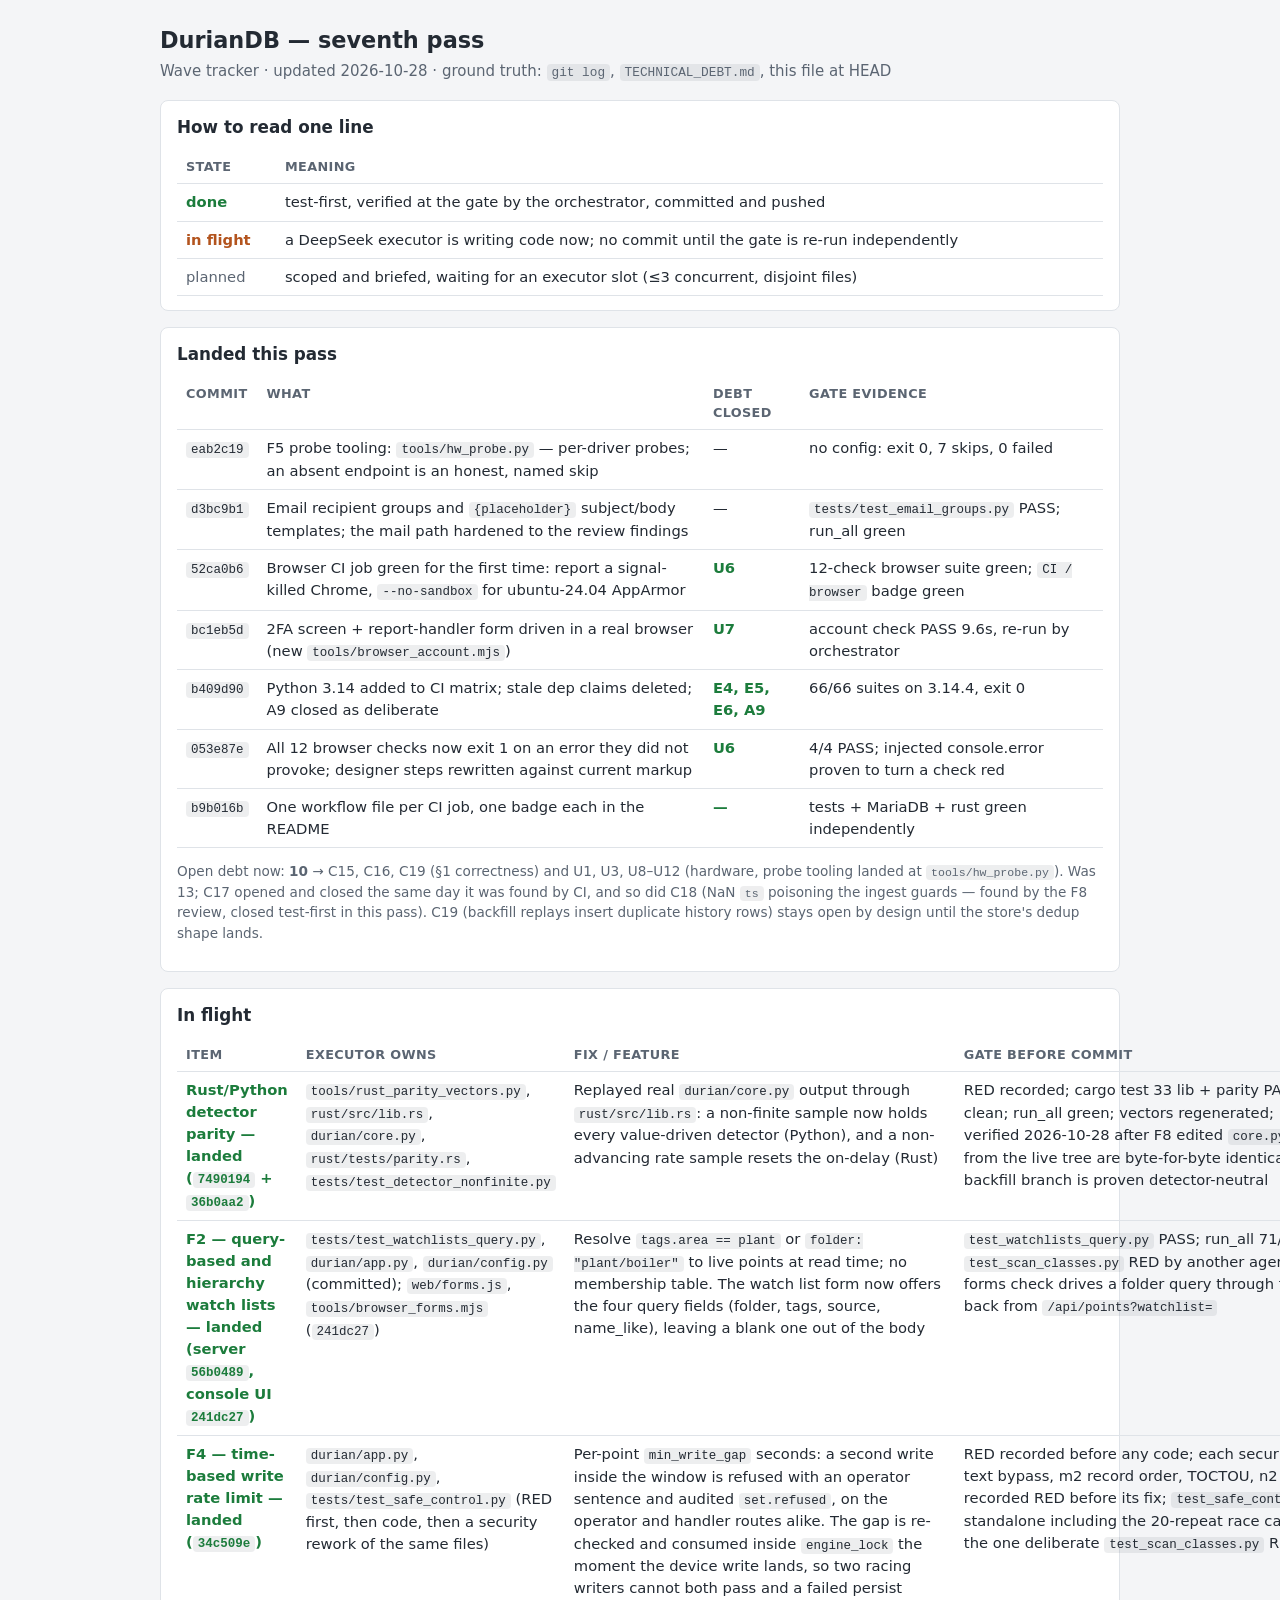
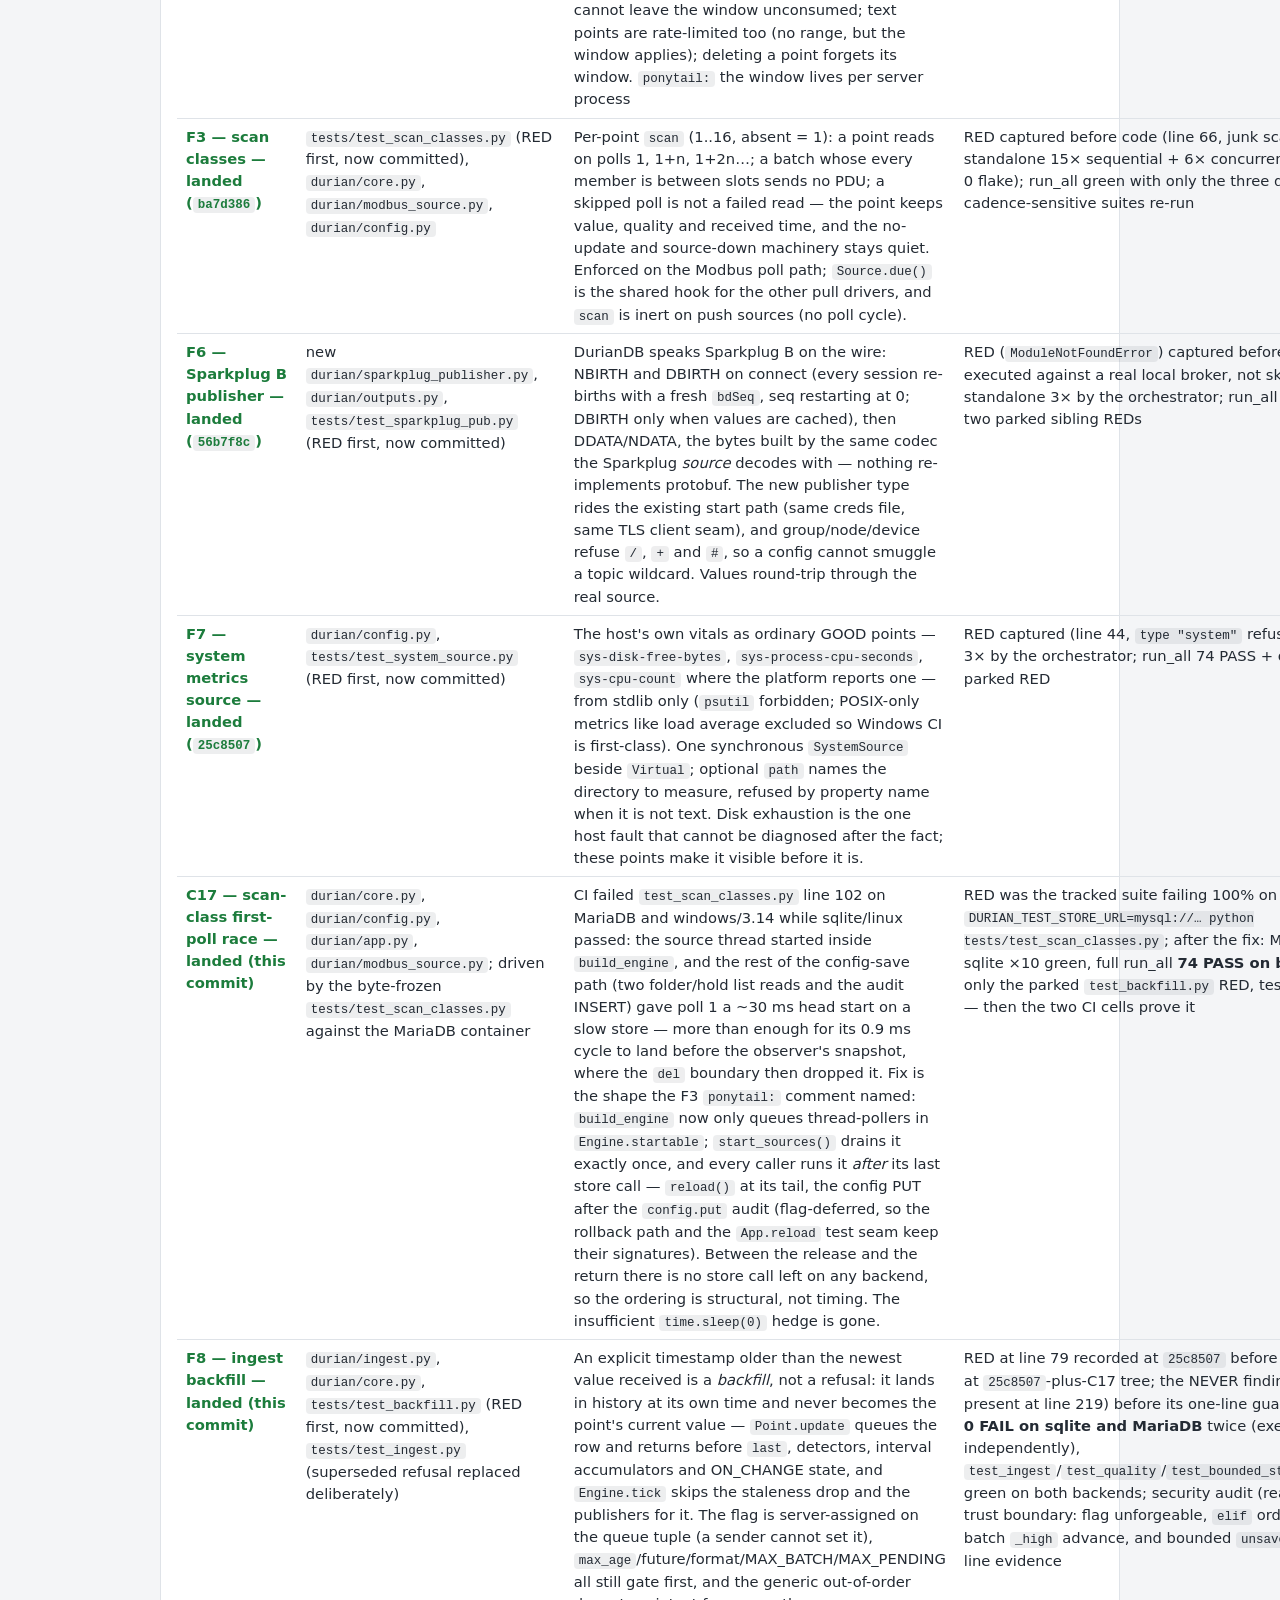
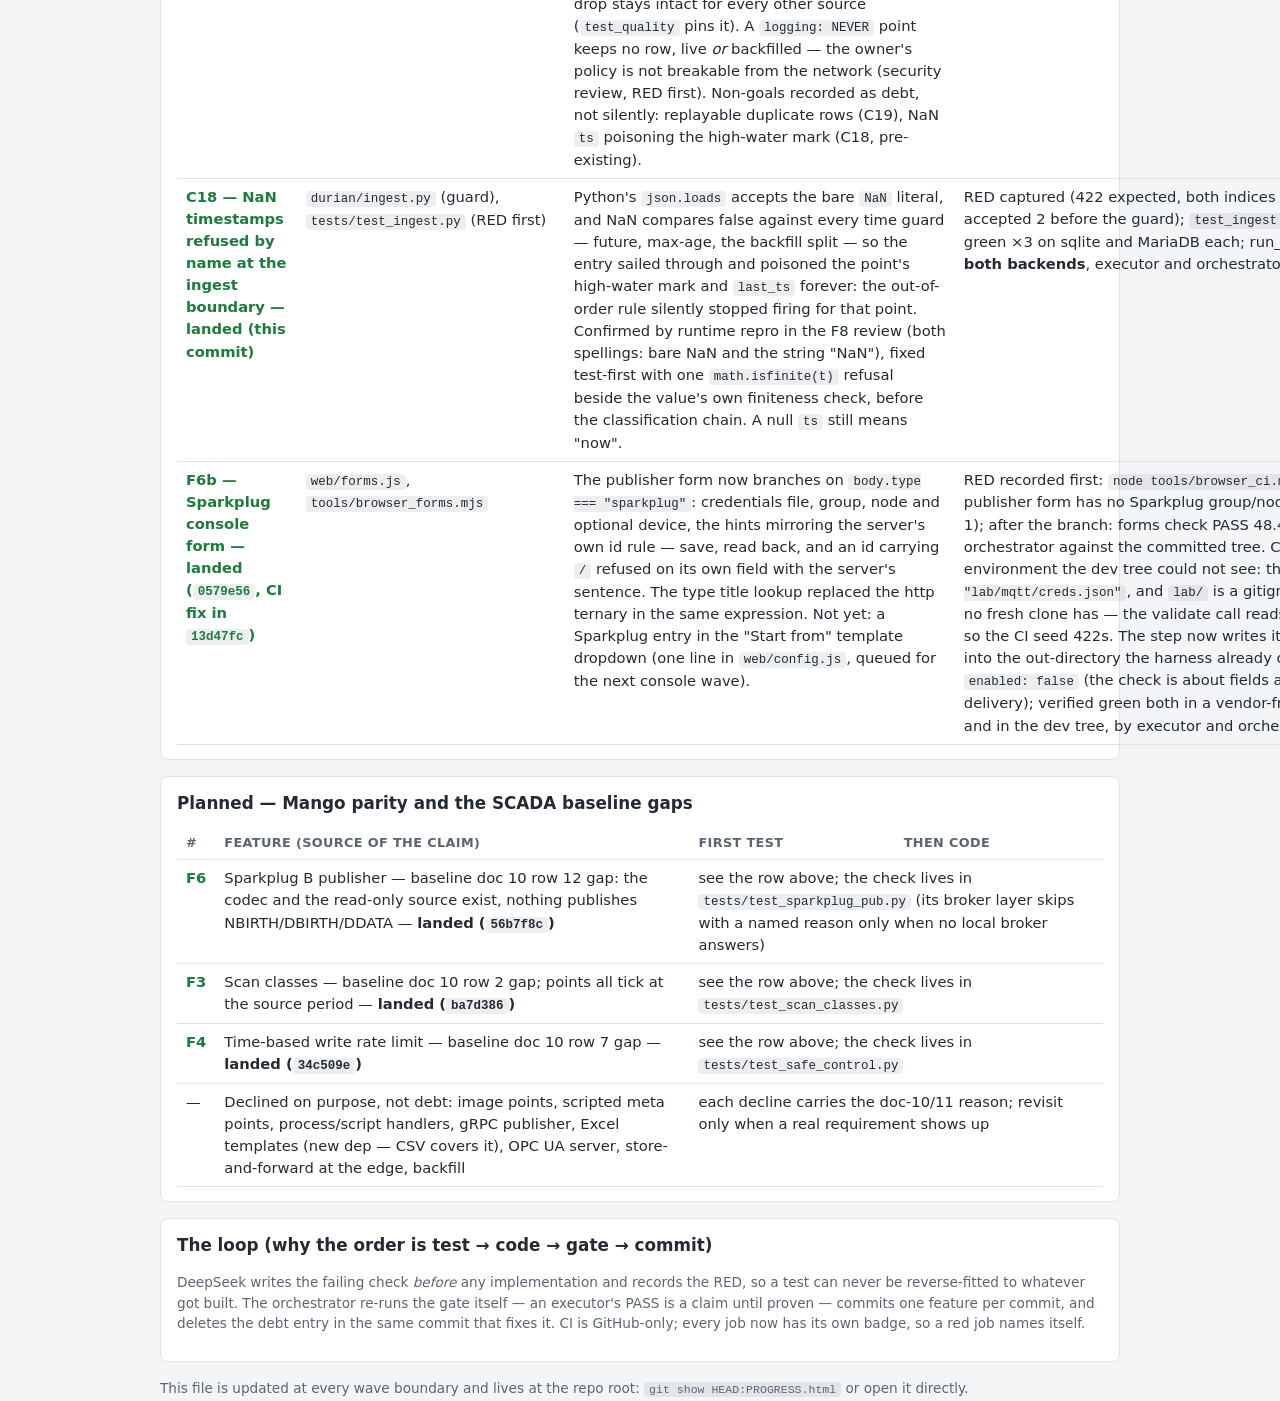
==== PROGRESS.html @ 36938668 "Refuse a NaN timestamp by name before it can poison the high-water mark C18 (found by the F8 securit" ====
<!doctype html>
<!-- DurianDB progress tracker — static, committed with every wave; opened locally or on GitHub. -->
<html lang="en">
<head>
<meta charset="utf-8">
<meta name="viewport" content="width=device-width, initial-scale=1">
<title>DurianDB — progress</title>
<style>
  :root{--bg:#f4f5f7;--card:#fff;--ink:#232a33;--mut:#5b6572;--line:#dfe3e8;--ok:#1c7c3c;--run:#b3541e;--wait:#5b6572;--bad:#b3261e;--accent:#8a4b12}
  @media (prefers-color-scheme:dark){:root{--bg:#191d23;--card:#22272e;--ink:#d7dde5;--mut:#9aa5b1;--line:#343a43;--ok:#5ddc8a;--run:#f0a464;--wait:#9aa5b1;--bad:#f28b82}}
  body{margin:0;background:var(--bg);color:var(--ink);font:15px/1.5 system-ui,sans-serif;padding:24px 16px}
  main{max-width:960px;margin:0 auto}
  h1{font-size:1.4rem;margin:0 0 2px}
  .sub{color:var(--mut);margin:0 0 18px}
  section{background:var(--card);border:1px solid var(--line);border-radius:8px;padding:14px 16px;margin:0 0 16px}
  h2{font-size:1.05rem;margin:0 0 10px}
  table{border-collapse:collapse;width:100%;font-size:.92rem}
  th,td{padding:7px 9px;border-bottom:1px solid var(--line);text-align:left;vertical-align:top}
  th{color:var(--mut);font-weight:600;font-size:.8rem;text-transform:uppercase;letter-spacing:.03em}
  .ok{color:var(--ok);font-weight:600}.run{color:var(--run);font-weight:600}.wait{color:var(--wait)}.bad{color:var(--bad);font-weight:600}
  code{background:color-mix(in srgb,var(--ink) 8%,transparent);padding:1px 5px;border-radius:4px;font-size:.85em}
  .foot{color:var(--mut);font-size:.85rem}
</style>
</head>
<body><main>
<h1>DurianDB — seventh pass</h1>
<p class="sub">Wave tracker · updated 2026-10-28 · ground truth: <code>git log</code>, <code>TECHNICAL_DEBT.md</code>, this file at HEAD</p>

<section><h2>How to read one line</h2>
<table>
<tr><th>State</th><th>Meaning</th></tr>
<tr><td class="ok">done</td><td>test-first, verified at the gate by the orchestrator, committed and pushed</td></tr>
<tr><td class="run">in flight</td><td>a DeepSeek executor is writing code now; no commit until the gate is re-run independently</td></tr>
<tr><td class="wait">planned</td><td>scoped and briefed, waiting for an executor slot (≤3 concurrent, disjoint files)</td></tr>
</table></section>

<section><h2>Landed this pass</h2>
<table>
<tr><th>Commit</th><th>What</th><th>Debt closed</th><th>Gate evidence</th></tr>
<tr><td><code>eab2c19</code></td><td>F5 probe tooling: <code>tools/hw_probe.py</code> — per-driver probes; an absent endpoint is an honest, named skip</td><td>—</td><td>no config: exit 0, 7 skips, 0 failed</td></tr>
<tr><td><code>d3bc9b1</code></td><td>Email recipient groups and <code>{placeholder}</code> subject/body templates; the mail path hardened to the review findings</td><td>—</td><td><code>tests/test_email_groups.py</code> PASS; run_all green</td></tr>
<tr><td><code>52ca0b6</code></td><td>Browser CI job green for the first time: report a signal-killed Chrome, <code>--no-sandbox</code> for ubuntu-24.04 AppArmor</td><td class="ok">U6</td><td>12-check browser suite green; <code>CI / browser</code> badge green</td></tr>
<tr><td><code>bc1eb5d</code></td><td>2FA screen + report-handler form driven in a real browser (new <code>tools/browser_account.mjs</code>)</td><td class="ok">U7</td><td>account check PASS 9.6s, re-run by orchestrator</td></tr>
<tr><td><code>b409d90</code></td><td>Python 3.14 added to CI matrix; stale dep claims deleted; A9 closed as deliberate</td><td class="ok">E4, E5, E6, A9</td><td>66/66 suites on 3.14.4, exit 0</td></tr>
<tr><td><code>053e87e</code></td><td>All 12 browser checks now exit 1 on an error they did not provoke; designer steps rewritten against current markup</td><td class="ok">U6</td><td>4/4 PASS; injected console.error proven to turn a check red</td></tr>
<tr><td><code>b9b016b</code></td><td>One workflow file per CI job, one badge each in the README</td><td class="ok">—</td><td>tests + MariaDB + rust green independently</td></tr>
</table>
<p class="foot">Open debt now: <strong>10</strong> → C15, C16, C19 (§1 correctness) and U1, U3, U8–U12 (hardware, probe tooling landed at <code>tools/hw_probe.py</code>). Was 13; C17 opened and closed the same day it was found by CI, and so did C18 (NaN <code>ts</code> poisoning the ingest guards — found by the F8 review, closed test-first in this pass). C19 (backfill replays insert duplicate history rows) stays open by design until the store's dedup shape lands.</p></section>

<section><h2>In flight</h2>
<table>
<tr><th>Item</th><th>Executor owns</th><th>Fix / feature</th><th>Gate before commit</th></tr>
<tr><td class="ok">Rust/Python detector parity — landed (<code>7490194</code> + <code>36b0aa2</code>)</td><td><code>tools/rust_parity_vectors.py</code>, <code>rust/src/lib.rs</code>, <code>durian/core.py</code>, <code>rust/tests/parity.rs</code>, <code>tests/test_detector_nonfinite.py</code></td><td>Replayed real <code>durian/core.py</code> output through <code>rust/src/lib.rs</code>: a non-finite sample now holds every value-driven detector (Python), and a non-advancing rate sample resets the on-delay (Rust)</td><td>RED recorded; cargo test 33 lib + parity PASS; clippy <code>-D warnings</code> clean; run_all green; vectors regenerated; hw_probe 0/7/0. Re-verified 2026-10-28 after F8 edited <code>core.py</code>: vectors regenerated from the live tree are byte-for-byte identical (14/14), so the backfill branch is proven detector-neutral</td></tr>
<tr><td class="ok">F2 — query-based and hierarchy watch lists — landed (server <code>56b0489</code>, console UI <code>241dc27</code>)</td><td><code>tests/test_watchlists_query.py</code>, <code>durian/app.py</code>, <code>durian/config.py</code> (committed); <code>web/forms.js</code>, <code>tools/browser_forms.mjs</code> (<code>241dc27</code>)</td><td>Resolve <code>tags.area == plant</code> or <code>folder: "plant/boiler"</code> to live points at read time; no membership table. The watch list form now offers the four query fields (folder, tags, source, name_like), leaving a blank one out of the body</td><td><code>test_watchlists_query.py</code> PASS; run_all 71/72 (only <code>test_scan_classes.py</code> RED by another agent); browser 12/12, the forms check drives a folder query through the form and reads it back from <code>/api/points?watchlist=</code></td></tr>
<tr><td class="ok">F4 — time-based write rate limit — landed (<code>34c509e</code>)</td><td><code>durian/app.py</code>, <code>durian/config.py</code>, <code>tests/test_safe_control.py</code> (RED first, then code, then a security rework of the same files)</td><td>Per-point <code>min_write_gap</code> seconds: a second write inside the window is refused with an operator sentence and audited <code>set.refused</code>, on the operator and handler routes alike. The gap is re-checked and consumed inside <code>engine_lock</code> the moment the device write lands, so two racing writers cannot both pass and a failed persist cannot leave the window unconsumed; text points are rate-limited too (no range, but the window applies); deleting a point forgets its window. <code>ponytail:</code> the window lives per server process</td><td>RED recorded before any code; each security-review finding (M1 text bypass, m2 record order, TOCTOU, n2 stale entry) re-recorded RED before its fix; <code>test_safe_control.py</code> green standalone including the 20-repeat race case; run_all 71 PASS + the one deliberate <code>test_scan_classes.py</code> RED</td></tr>
<tr><td class="ok">F3 — scan classes — landed (<code>ba7d386</code>)</td><td><code>tests/test_scan_classes.py</code> (RED first, now committed), <code>durian/core.py</code>, <code>durian/modbus_source.py</code>, <code>durian/config.py</code></td><td>Per-point <code>scan</code> (1..16, absent = 1): a point reads on polls 1, 1+n, 1+2n…; a batch whose every member is between slots sends no PDU; a skipped poll is not a failed read — the point keeps value, quality and received time, and the no-update and source-down machinery stays quiet. Enforced on the Modbus poll path; <code>Source.due()</code> is the shared hook for the other pull drivers, and <code>scan</code> is inert on push sources (no poll cycle).</td><td>RED captured before code (line 66, junk scan saved); green standalone 15× sequential + 6× concurrent after (≈99 runs total, 0 flake); run_all green with only the three deliberate sibling REDs; cadence-sensitive suites re-run</td></tr>
<tr><td class="ok">F6 — Sparkplug B publisher — landed (<code>56b7f8c</code>)</td><td>new <code>durian/sparkplug_publisher.py</code>, <code>durian/outputs.py</code>, <code>tests/test_sparkplug_pub.py</code> (RED first, now committed)</td><td>DurianDB speaks Sparkplug B on the wire: NBIRTH and DBIRTH on connect (every session re-births with a fresh <code>bdSeq</code>, seq restarting at 0; DBIRTH only when values are cached), then DDATA/NDATA, the bytes built by the same codec the Sparkplug <em>source</em> decodes with — nothing re-implements protobuf. The new publisher type rides the existing start path (same creds file, same TLS client seam), and group/node/device refuse <code>/</code>, <code>+</code> and <code>#</code>, so a config cannot smuggle a topic wildcard. Values round-trip through the real source.</td><td>RED (<code>ModuleNotFoundError</code>) captured before code; the broker layer executed against a real local broker, not skipped; green standalone 3× by the orchestrator; run_all 73 PASS + only the two parked sibling REDs</td></tr>
<tr><td class="ok">F7 — system metrics source — landed (<code>25c8507</code>)</td><td><code>durian/config.py</code>, <code>tests/test_system_source.py</code> (RED first, now committed)</td><td>The host's own vitals as ordinary GOOD points — <code>sys-disk-free-bytes</code>, <code>sys-process-cpu-seconds</code>, <code>sys-cpu-count</code> where the platform reports one — from stdlib only (<code>psutil</code> forbidden; POSIX-only metrics like load average excluded so Windows CI is first-class). One synchronous <code>SystemSource</code> beside <code>Virtual</code>; optional <code>path</code> names the directory to measure, refused by property name when it is not text. Disk exhaustion is the one host fault that cannot be diagnosed after the fact; these points make it visible before it is.</td><td>RED captured (line 44, <code>type "system"</code> refused); green standalone 3× by the orchestrator; run_all 74 PASS + only <code>test_backfill.py</code> parked RED</td></tr>
<tr><td class="ok">C17 — scan-class first-poll race — landed (this commit)</td><td><code>durian/core.py</code>, <code>durian/config.py</code>, <code>durian/app.py</code>, <code>durian/modbus_source.py</code>; driven by the byte-frozen <code>tests/test_scan_classes.py</code> against the MariaDB container</td><td>CI failed <code>test_scan_classes.py</code> line 102 on MariaDB and windows/3.14 while sqlite/linux passed: the source thread started inside <code>build_engine</code>, and the rest of the config-save path (two folder/hold list reads and the audit INSERT) gave poll 1 a ~30 ms head start on a slow store — more than enough for its 0.9 ms cycle to land before the observer's snapshot, where the <code>del</code> boundary then dropped it. Fix is the shape the F3 <code>ponytail:</code> comment named: <code>build_engine</code> now only queues thread-pollers in <code>Engine.startable</code>; <code>start_sources()</code> drains it exactly once, and every caller runs it <em>after</em> its last store call — <code>reload()</code> at its tail, the config PUT after the <code>config.put</code> audit (flag-deferred, so the rollback path and the <code>App.reload</code> test seam keep their signatures). Between the release and the return there is no store call left on any backend, so the ordering is structural, not timing. The insufficient <code>time.sleep(0)</code> hedge is gone.</td><td>RED was the tracked suite failing 100% on <code>DURIAN_TEST_STORE_URL=mysql://… python tests/test_scan_classes.py</code>; after the fix: MariaDB ×10 green, sqlite ×10 green, full run_all <strong>74 PASS on both backends</strong> with only the parked <code>test_backfill.py</code> RED, test file byte-untouched — then the two CI cells prove it</td></tr>
<tr><td class="ok">F8 — ingest backfill — landed (this commit)</td><td><code>durian/ingest.py</code>, <code>durian/core.py</code>, <code>tests/test_backfill.py</code> (RED first, now committed), <code>tests/test_ingest.py</code> (superseded refusal replaced deliberately)</td><td>An explicit timestamp older than the newest value received is a <em>backfill</em>, not a refusal: it lands in history at its own time and never becomes the point's current value — <code>Point.update</code> queues the row and returns before <code>last</code>, detectors, interval accumulators and ON_CHANGE state, and <code>Engine.tick</code> skips the staleness drop and the publishers for it. The flag is server-assigned on the queue tuple (a sender cannot set it), <code>max_age</code>/future/format/MAX_BATCH/MAX_PENDING all still gate first, and the generic out-of-order drop stays intact for every other source (<code>test_quality</code> pins it). A <code>logging: NEVER</code> point keeps no row, live <em>or</em> backfilled — the owner's policy is not breakable from the network (security review, RED first). Non-goals recorded as debt, not silently: replayable duplicate rows (C19), NaN <code>ts</code> poisoning the high-water mark (C18, pre-existing).</td><td>RED at line 79 recorded at <code>25c8507</code> before any code, re-confirmed at <code>25c8507</code>-plus-C17 tree; the NEVER finding recorded RED (row present at line 219) before its one-line guard; full run_all <strong>75 PASS 0 FAIL on sqlite and MariaDB</strong> twice (executor and orchestrator, independently), <code>test_ingest</code>/<code>test_quality</code>/<code>test_bounded_state</code>/<code>test_scan_classes</code> green on both backends; security audit (read-only) confirmed the trust boundary: flag unforgeable, <code>elif</code> order, GET form, mixed-batch <code>_high</code> advance, and bounded <code>unsaved</code> all ruled out with line evidence</td></tr>
<tr><td class="ok">C18 — NaN timestamps refused by name at the ingest boundary — landed (this commit)</td><td><code>durian/ingest.py</code> (guard), <code>tests/test_ingest.py</code> (RED first)</td><td>Python's <code>json.loads</code> accepts the bare <code>NaN</code> literal, and NaN compares false against every time guard — future, max-age, the backfill split — so the entry sailed through and poisoned the point's high-water mark and <code>last_ts</code> forever: the out-of-order rule silently stopped firing for that point. Confirmed by runtime repro in the F8 review (both spellings: bare NaN and the string "NaN"), fixed test-first with one <code>math.isfinite(t)</code> refusal beside the value's own finiteness check, before the classification chain. A null <code>ts</code> still means "now".</td><td>RED captured (422 expected, both indices refused nothing: accepted 2 before the guard); <code>test_ingest</code> + <code>test_backfill</code> green ×3 on sqlite and MariaDB each; run_all <strong>75 PASS 0 FAIL on both backends</strong>, executor and orchestrator independently</td></tr>
<tr><td class="ok">F6b — Sparkplug console form — landed (<code>0579e56</code>, CI fix in <code>13d47fc</code>)</td><td><code>web/forms.js</code>, <code>tools/browser_forms.mjs</code></td><td>The publisher form now branches on <code>body.type === "sparkplug"</code>: credentials file, group, node and optional device, the hints mirroring the server's own id rule — save, read back, and an id carrying <code>/</code> refused on its own field with the server's sentence. The type title lookup replaced the http ternary in the same expression. Not yet: a Sparkplug entry in the "Start from" template dropdown (one line in <code>web/config.js</code>, queued for the next console wave).</td><td>RED recorded first: <code>node tools/browser_ci.mjs forms</code> → "FAIL: the publisher form has no Sparkplug group/node/device fields" (exit 1); after the branch: forms check PASS 48.4s re-run by the orchestrator against the committed tree. CI then caught an environment the dev tree could not see: the step seeded <code>creds: "lab/mqtt/creds.json"</code>, and <code>lab/</code> is a gitignored vendor directory no fresh clone has — the validate call reads the file at PUT time, so the CI seed 422s. The step now writes its own throwaway creds into the out-directory the harness already owns and seeds <code>enabled: false</code> (the check is about fields and round-trip, not delivery); verified green both in a vendor-free clone of <code>0579e56</code> and in the dev tree, by executor and orchestrator independently</td></tr>
</table></section>

<section><h2>Planned — Mango parity and the SCADA baseline gaps</h2>
<table>
<tr><th>#</th><th>Feature (source of the claim)</th><th>First test</th><th>Then code</th></tr>
<tr><td class="ok">F6</td><td>Sparkplug B publisher — baseline doc 10 row 12 gap: the codec and the read-only source exist, nothing publishes NBIRTH/DBIRTH/DDATA — <strong>landed (<code>56b7f8c</code>)</strong></td><td colspan="2">see the row above; the check lives in <code>tests/test_sparkplug_pub.py</code> (its broker layer skips with a named reason only when no local broker answers)</td></tr>
<tr><td class="ok">F3</td><td>Scan classes — baseline doc 10 row 2 gap; points all tick at the source period — <strong>landed (<code>ba7d386</code>)</strong></td><td colspan="2">see the row above; the check lives in <code>tests/test_scan_classes.py</code></td></tr>
<tr><td class="ok">F4</td><td>Time-based write rate limit — baseline doc 10 row 7 gap — <strong>landed (<code>34c509e</code>)</strong></td><td colspan="2">see the row above; the check lives in <code>tests/test_safe_control.py</code></td></tr>
<tr><td>—</td><td>Declined on purpose, not debt: image points, scripted meta points, process/script handlers, gRPC publisher, Excel templates (new dep — CSV covers it), OPC UA server, store-and-forward at the edge, backfill</td><td colspan="2">each decline carries the doc-10/11 reason; revisit only when a real requirement shows up</td></tr>
</table></section>

<section><h2>The loop (why the order is test → code → gate → commit)</h2>
<p class="foot">DeepSeek writes the failing check <em>before</em> any implementation and records the RED, so a test can never be reverse-fitted to whatever got built. The orchestrator re-runs the gate itself — an executor's PASS is a claim until proven — commits one feature per commit, and deletes the debt entry in the same commit that fixes it. CI is GitHub-only; every job now has its own badge, so a red job names itself.</p></section>

<p class="foot">This file is updated at every wave boundary and lives at the repo root: <code>git show HEAD:PROGRESS.html</code> or open it directly.</p>
</main></body>
</html>
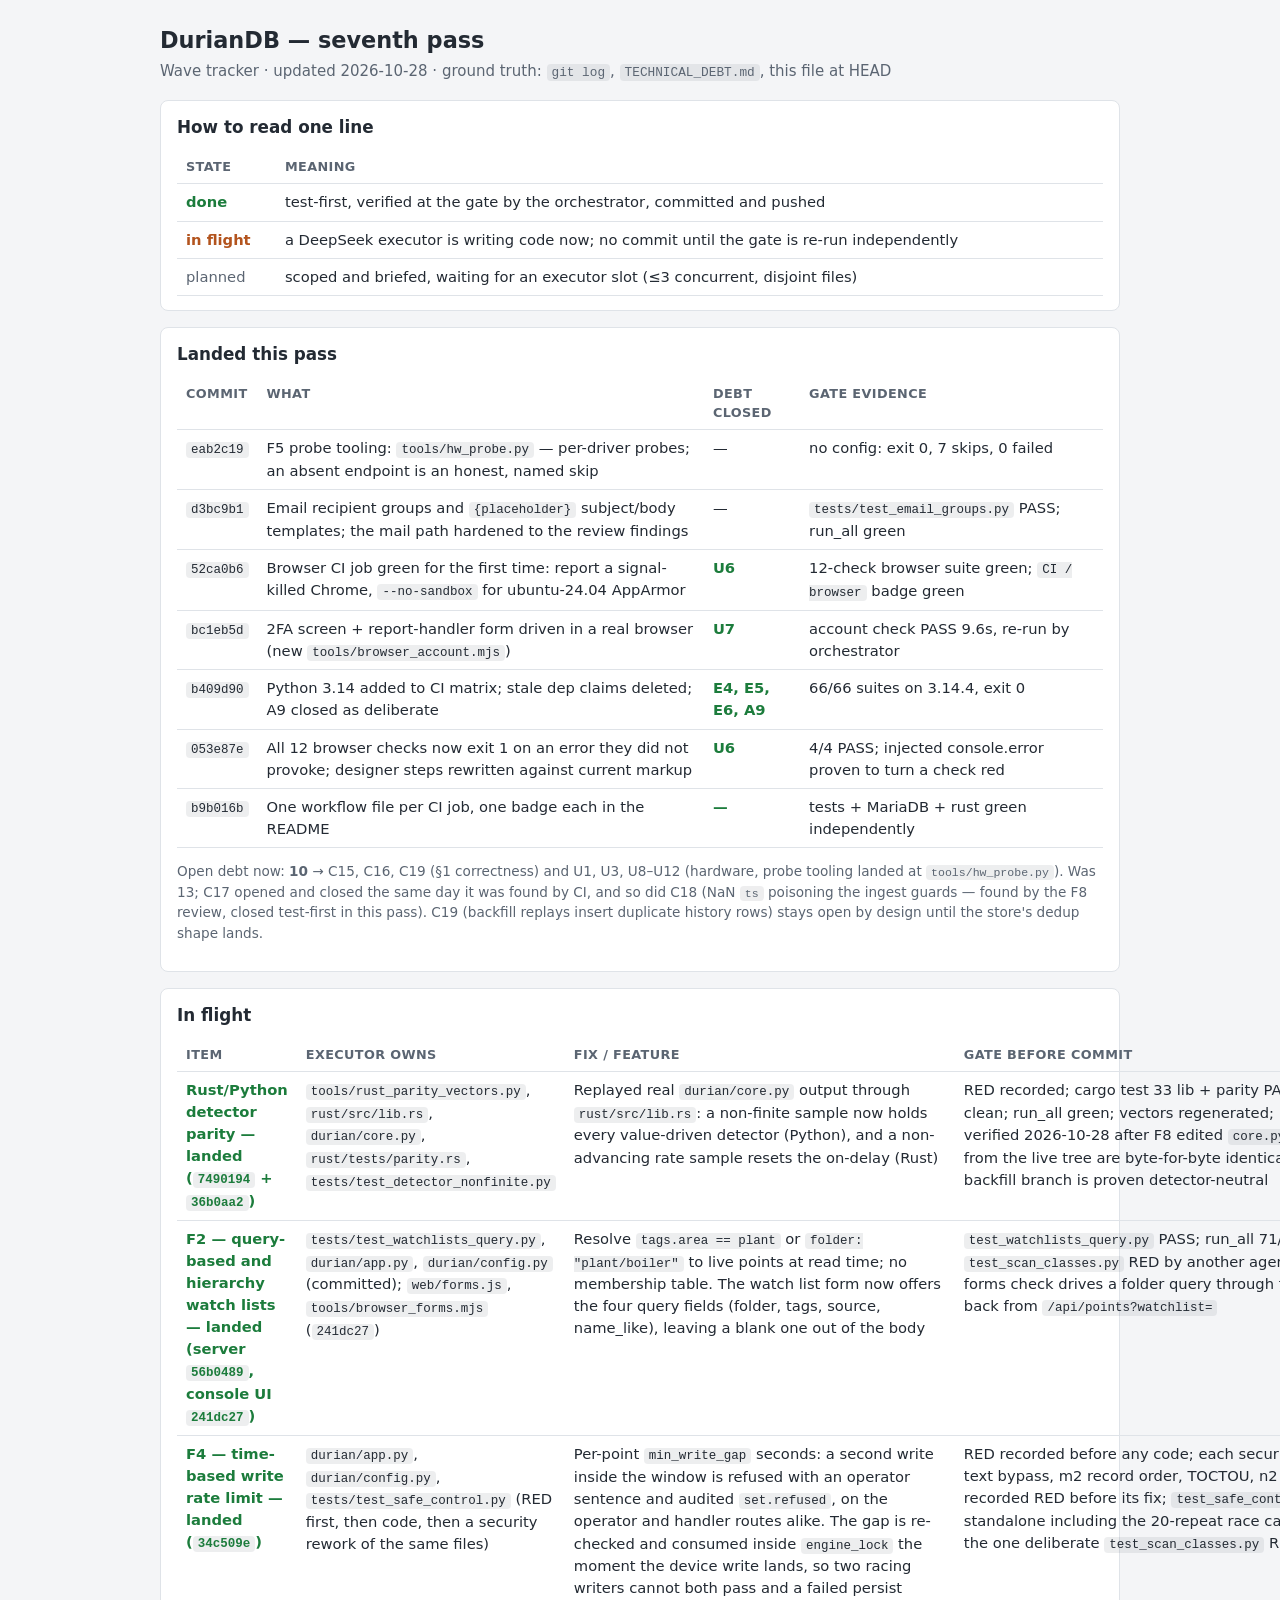
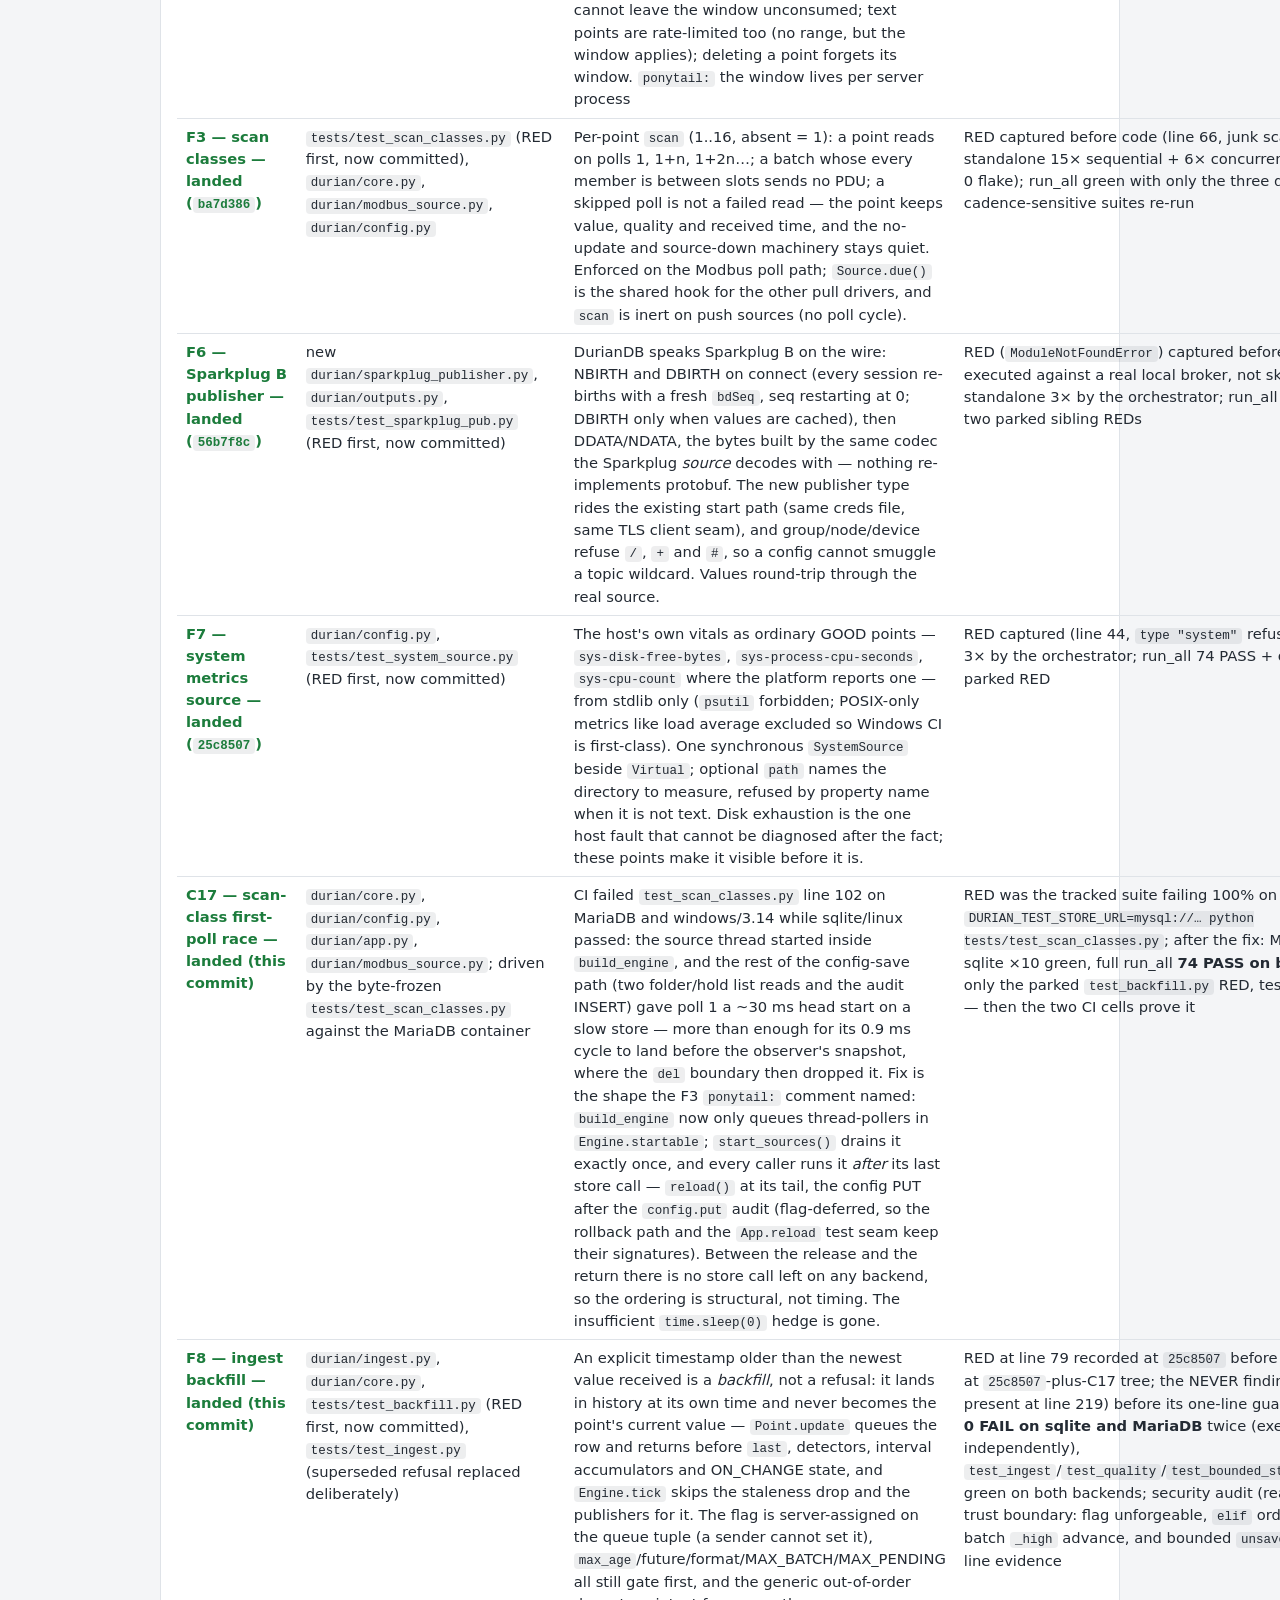
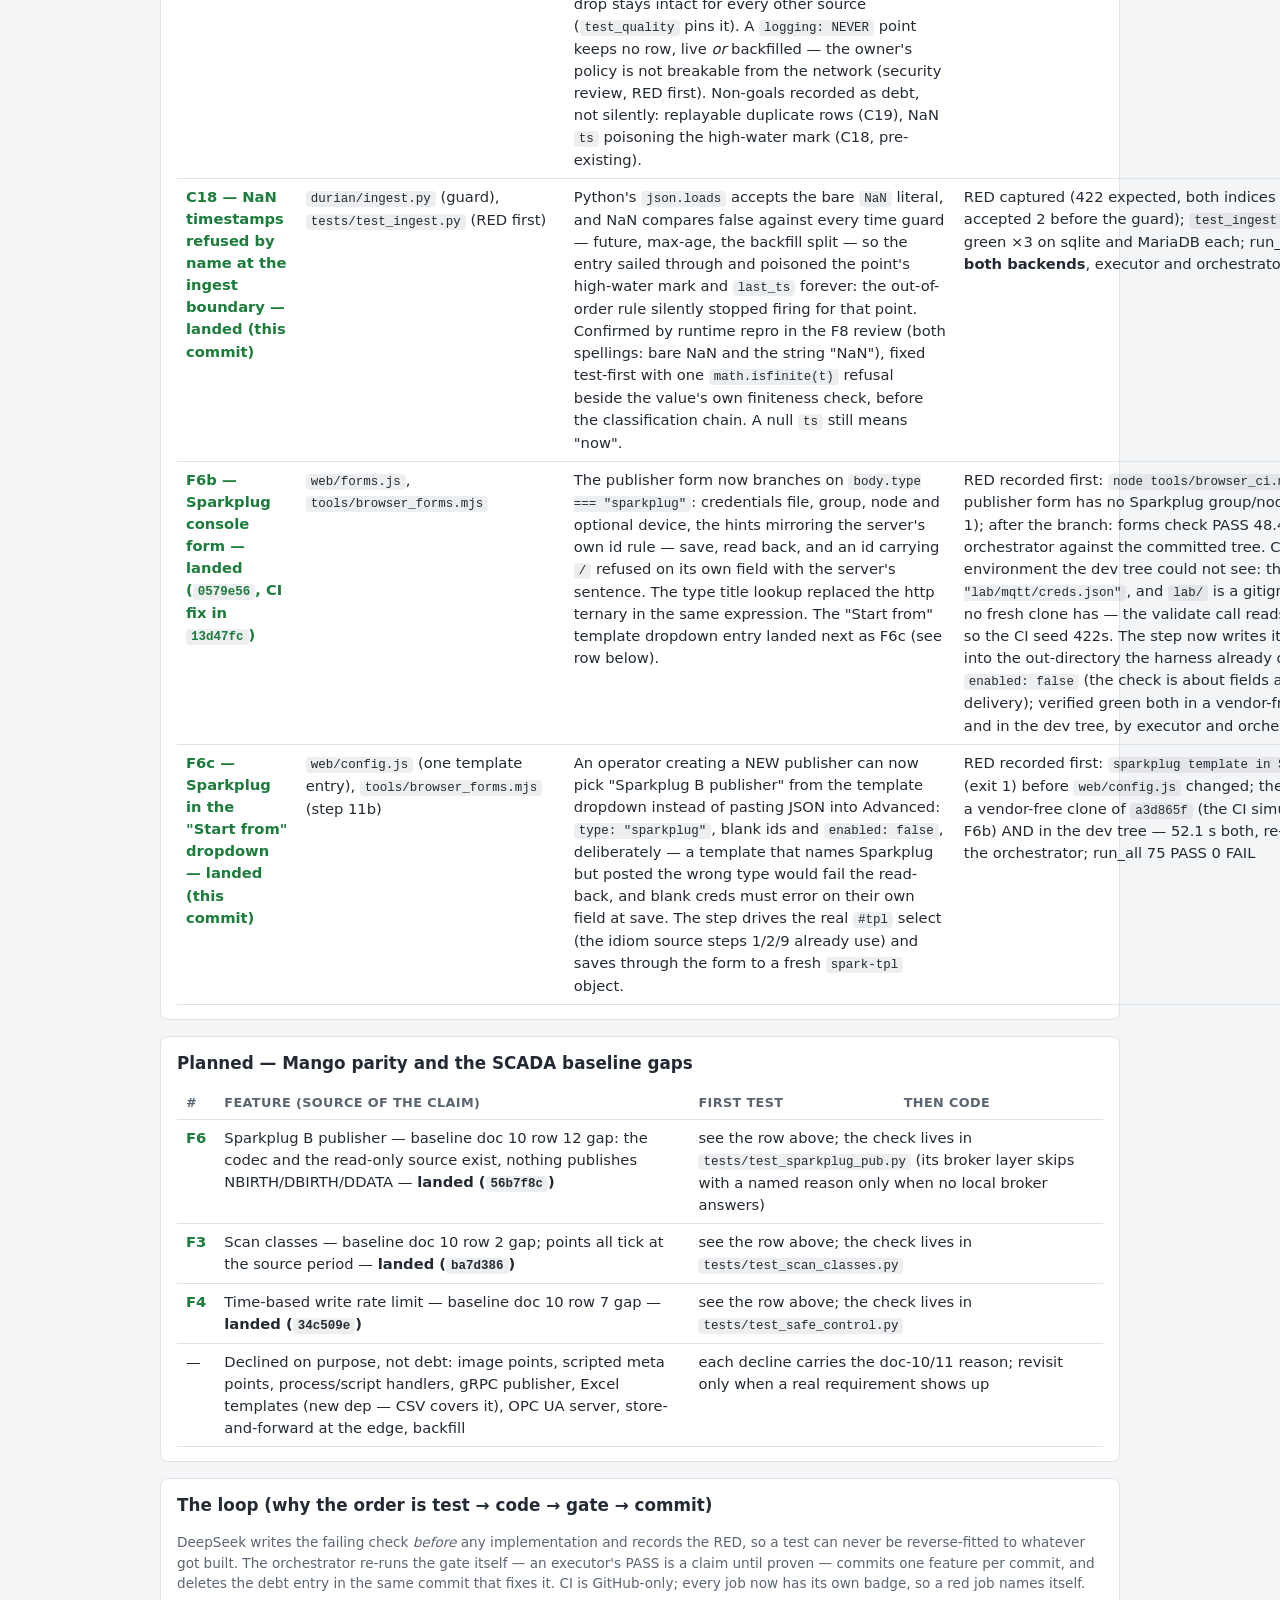
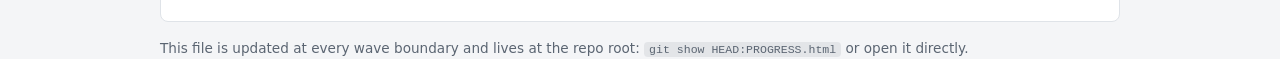
==== commit a3058c2d: "Put the Sparkplug publisher in the Start-from dropdown like its siblings F6c: after F6b, an operator" ====
--- a/PROGRESS.html
+++ b/PROGRESS.html
@@ -59,7 +59,8 @@
 <tr><td class="ok">C17 — scan-class first-poll race — landed (this commit)</td><td><code>durian/core.py</code>, <code>durian/config.py</code>, <code>durian/app.py</code>, <code>durian/modbus_source.py</code>; driven by the byte-frozen <code>tests/test_scan_classes.py</code> against the MariaDB container</td><td>CI failed <code>test_scan_classes.py</code> line 102 on MariaDB and windows/3.14 while sqlite/linux passed: the source thread started inside <code>build_engine</code>, and the rest of the config-save path (two folder/hold list reads and the audit INSERT) gave poll 1 a ~30 ms head start on a slow store — more than enough for its 0.9 ms cycle to land before the observer's snapshot, where the <code>del</code> boundary then dropped it. Fix is the shape the F3 <code>ponytail:</code> comment named: <code>build_engine</code> now only queues thread-pollers in <code>Engine.startable</code>; <code>start_sources()</code> drains it exactly once, and every caller runs it <em>after</em> its last store call — <code>reload()</code> at its tail, the config PUT after the <code>config.put</code> audit (flag-deferred, so the rollback path and the <code>App.reload</code> test seam keep their signatures). Between the release and the return there is no store call left on any backend, so the ordering is structural, not timing. The insufficient <code>time.sleep(0)</code> hedge is gone.</td><td>RED was the tracked suite failing 100% on <code>DURIAN_TEST_STORE_URL=mysql://… python tests/test_scan_classes.py</code>; after the fix: MariaDB ×10 green, sqlite ×10 green, full run_all <strong>74 PASS on both backends</strong> with only the parked <code>test_backfill.py</code> RED, test file byte-untouched — then the two CI cells prove it</td></tr>
 <tr><td class="ok">F8 — ingest backfill — landed (this commit)</td><td><code>durian/ingest.py</code>, <code>durian/core.py</code>, <code>tests/test_backfill.py</code> (RED first, now committed), <code>tests/test_ingest.py</code> (superseded refusal replaced deliberately)</td><td>An explicit timestamp older than the newest value received is a <em>backfill</em>, not a refusal: it lands in history at its own time and never becomes the point's current value — <code>Point.update</code> queues the row and returns before <code>last</code>, detectors, interval accumulators and ON_CHANGE state, and <code>Engine.tick</code> skips the staleness drop and the publishers for it. The flag is server-assigned on the queue tuple (a sender cannot set it), <code>max_age</code>/future/format/MAX_BATCH/MAX_PENDING all still gate first, and the generic out-of-order drop stays intact for every other source (<code>test_quality</code> pins it). A <code>logging: NEVER</code> point keeps no row, live <em>or</em> backfilled — the owner's policy is not breakable from the network (security review, RED first). Non-goals recorded as debt, not silently: replayable duplicate rows (C19), NaN <code>ts</code> poisoning the high-water mark (C18, pre-existing).</td><td>RED at line 79 recorded at <code>25c8507</code> before any code, re-confirmed at <code>25c8507</code>-plus-C17 tree; the NEVER finding recorded RED (row present at line 219) before its one-line guard; full run_all <strong>75 PASS 0 FAIL on sqlite and MariaDB</strong> twice (executor and orchestrator, independently), <code>test_ingest</code>/<code>test_quality</code>/<code>test_bounded_state</code>/<code>test_scan_classes</code> green on both backends; security audit (read-only) confirmed the trust boundary: flag unforgeable, <code>elif</code> order, GET form, mixed-batch <code>_high</code> advance, and bounded <code>unsaved</code> all ruled out with line evidence</td></tr>
 <tr><td class="ok">C18 — NaN timestamps refused by name at the ingest boundary — landed (this commit)</td><td><code>durian/ingest.py</code> (guard), <code>tests/test_ingest.py</code> (RED first)</td><td>Python's <code>json.loads</code> accepts the bare <code>NaN</code> literal, and NaN compares false against every time guard — future, max-age, the backfill split — so the entry sailed through and poisoned the point's high-water mark and <code>last_ts</code> forever: the out-of-order rule silently stopped firing for that point. Confirmed by runtime repro in the F8 review (both spellings: bare NaN and the string "NaN"), fixed test-first with one <code>math.isfinite(t)</code> refusal beside the value's own finiteness check, before the classification chain. A null <code>ts</code> still means "now".</td><td>RED captured (422 expected, both indices refused nothing: accepted 2 before the guard); <code>test_ingest</code> + <code>test_backfill</code> green ×3 on sqlite and MariaDB each; run_all <strong>75 PASS 0 FAIL on both backends</strong>, executor and orchestrator independently</td></tr>
-<tr><td class="ok">F6b — Sparkplug console form — landed (<code>0579e56</code>, CI fix in <code>13d47fc</code>)</td><td><code>web/forms.js</code>, <code>tools/browser_forms.mjs</code></td><td>The publisher form now branches on <code>body.type === "sparkplug"</code>: credentials file, group, node and optional device, the hints mirroring the server's own id rule — save, read back, and an id carrying <code>/</code> refused on its own field with the server's sentence. The type title lookup replaced the http ternary in the same expression. Not yet: a Sparkplug entry in the "Start from" template dropdown (one line in <code>web/config.js</code>, queued for the next console wave).</td><td>RED recorded first: <code>node tools/browser_ci.mjs forms</code> → "FAIL: the publisher form has no Sparkplug group/node/device fields" (exit 1); after the branch: forms check PASS 48.4s re-run by the orchestrator against the committed tree. CI then caught an environment the dev tree could not see: the step seeded <code>creds: "lab/mqtt/creds.json"</code>, and <code>lab/</code> is a gitignored vendor directory no fresh clone has — the validate call reads the file at PUT time, so the CI seed 422s. The step now writes its own throwaway creds into the out-directory the harness already owns and seeds <code>enabled: false</code> (the check is about fields and round-trip, not delivery); verified green both in a vendor-free clone of <code>0579e56</code> and in the dev tree, by executor and orchestrator independently</td></tr>
+<tr><td class="ok">F6b — Sparkplug console form — landed (<code>0579e56</code>, CI fix in <code>13d47fc</code>)</td><td><code>web/forms.js</code>, <code>tools/browser_forms.mjs</code></td><td>The publisher form now branches on <code>body.type === "sparkplug"</code>: credentials file, group, node and optional device, the hints mirroring the server's own id rule — save, read back, and an id carrying <code>/</code> refused on its own field with the server's sentence. The type title lookup replaced the http ternary in the same expression. The "Start from" template dropdown entry landed next as F6c (see row below).</td><td>RED recorded first: <code>node tools/browser_ci.mjs forms</code> → "FAIL: the publisher form has no Sparkplug group/node/device fields" (exit 1); after the branch: forms check PASS 48.4s re-run by the orchestrator against the committed tree. CI then caught an environment the dev tree could not see: the step seeded <code>creds: "lab/mqtt/creds.json"</code>, and <code>lab/</code> is a gitignored vendor directory no fresh clone has — the validate call reads the file at PUT time, so the CI seed 422s. The step now writes its own throwaway creds into the out-directory the harness already owns and seeds <code>enabled: false</code> (the check is about fields and round-trip, not delivery); verified green both in a vendor-free clone of <code>0579e56</code> and in the dev tree, by executor and orchestrator independently</td></tr>
+<tr><td class="ok">F6c — Sparkplug in the "Start from" dropdown — landed (this commit)</td><td><code>web/config.js</code> (one template entry), <code>tools/browser_forms.mjs</code> (step 11b)</td><td>An operator creating a NEW publisher can now pick "Sparkplug B publisher" from the template dropdown instead of pasting JSON into Advanced: <code>type: "sparkplug"</code>, blank ids and <code>enabled: false</code>, deliberately — a template that names Sparkplug but posted the wrong type would fail the read-back, and blank creds must error on their own field at save. The step drives the real <code>#tpl</code> select (the idiom source steps 1/2/9 already use) and saves through the form to a fresh <code>spark-tpl</code> object.</td><td>RED recorded first: <code>sparkplug template in Start from: missing</code> (exit 1) before <code>web/config.js</code> changed; then forms check green in a vendor-free clone of <code>a3d865f</code> (the CI simulation that caught F6b) AND in the dev tree — 52.1 s both, re-run independently by the orchestrator; run_all 75 PASS 0 FAIL</td></tr>
 </table></section>
 
 <section><h2>Planned — Mango parity and the SCADA baseline gaps</h2>
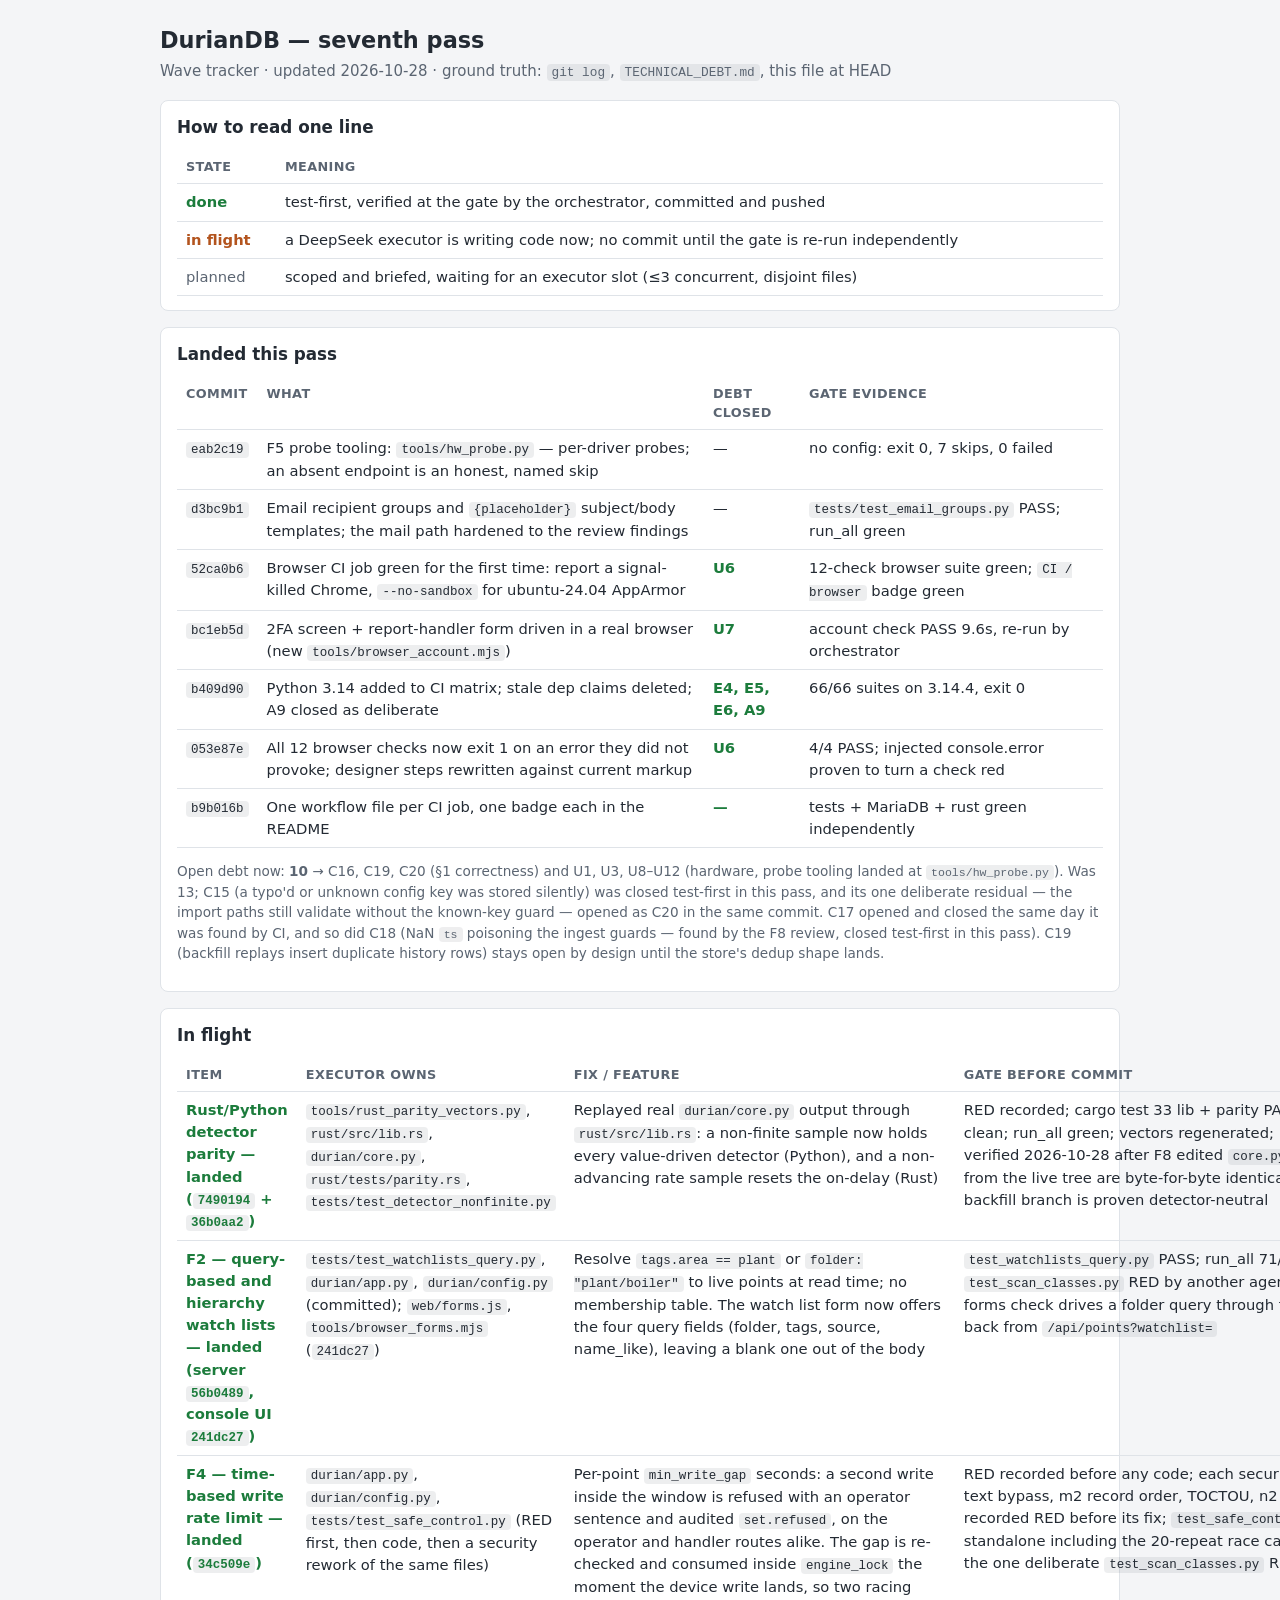
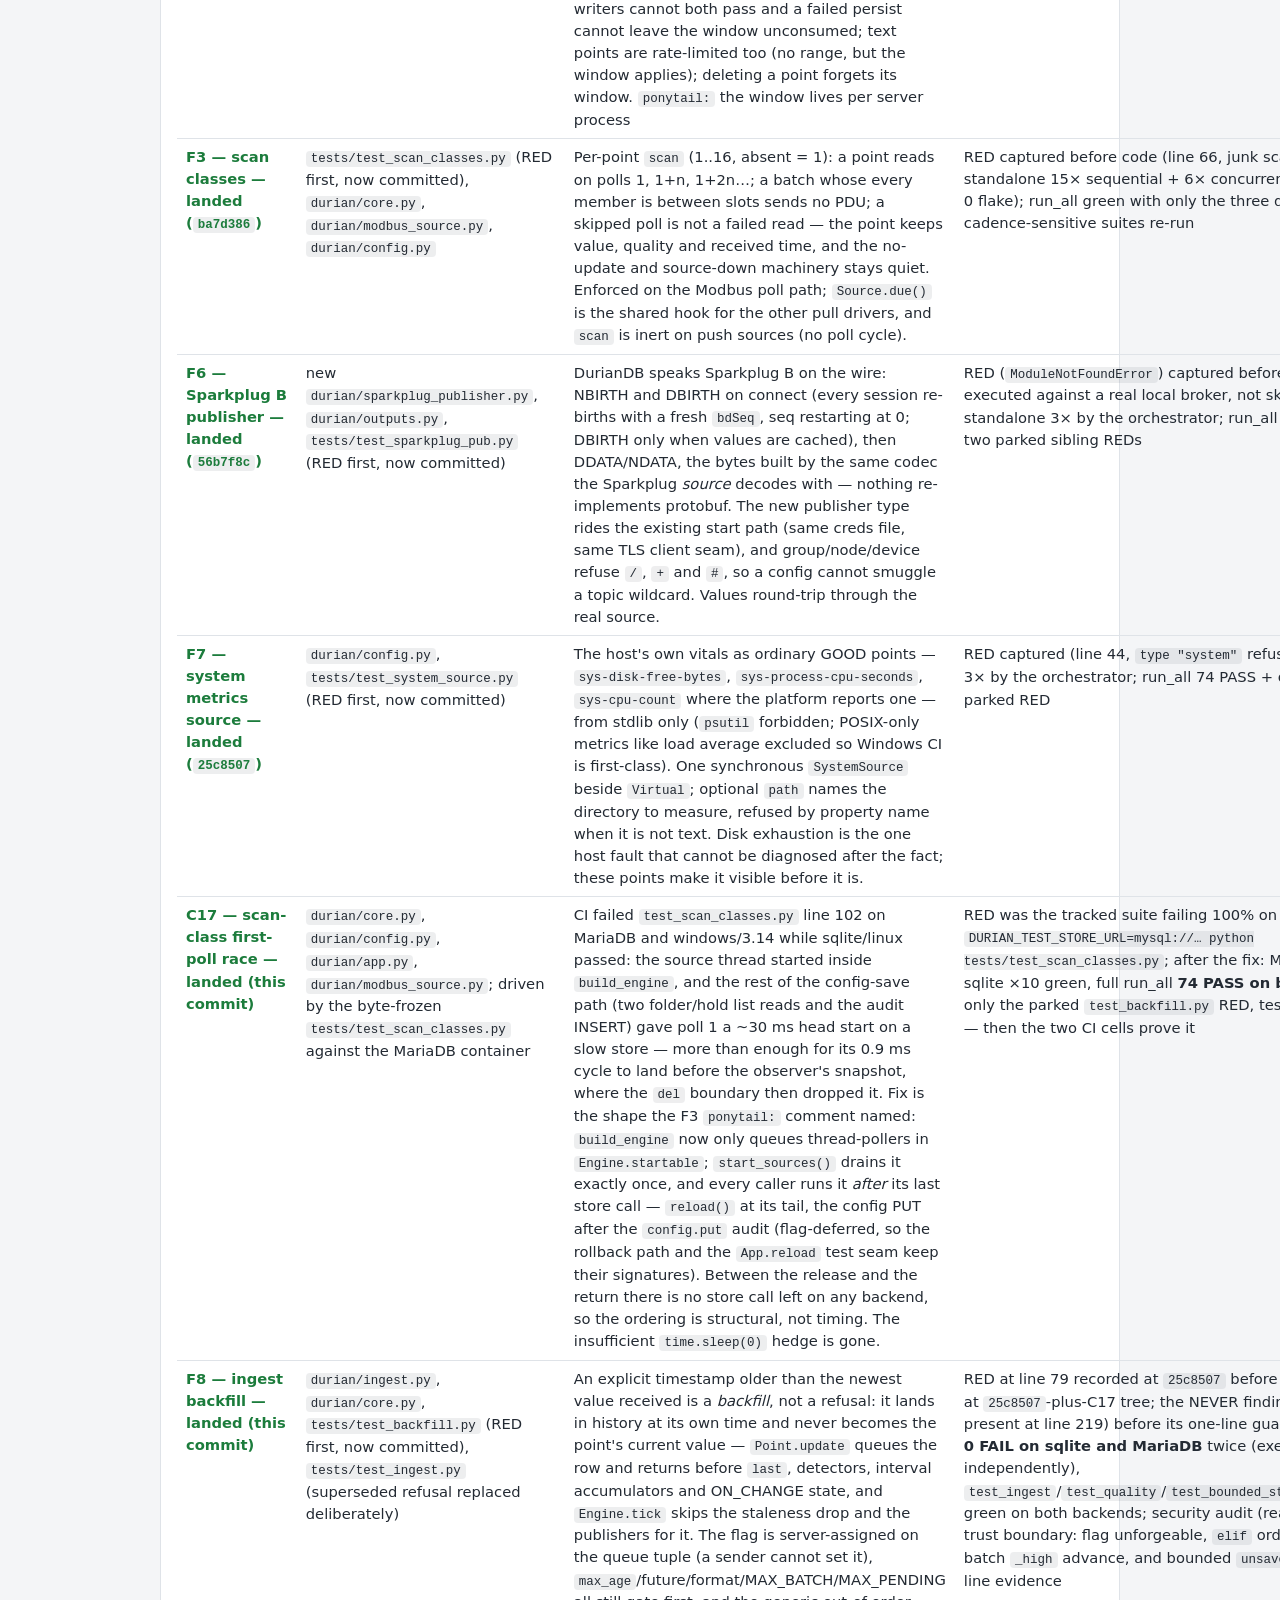
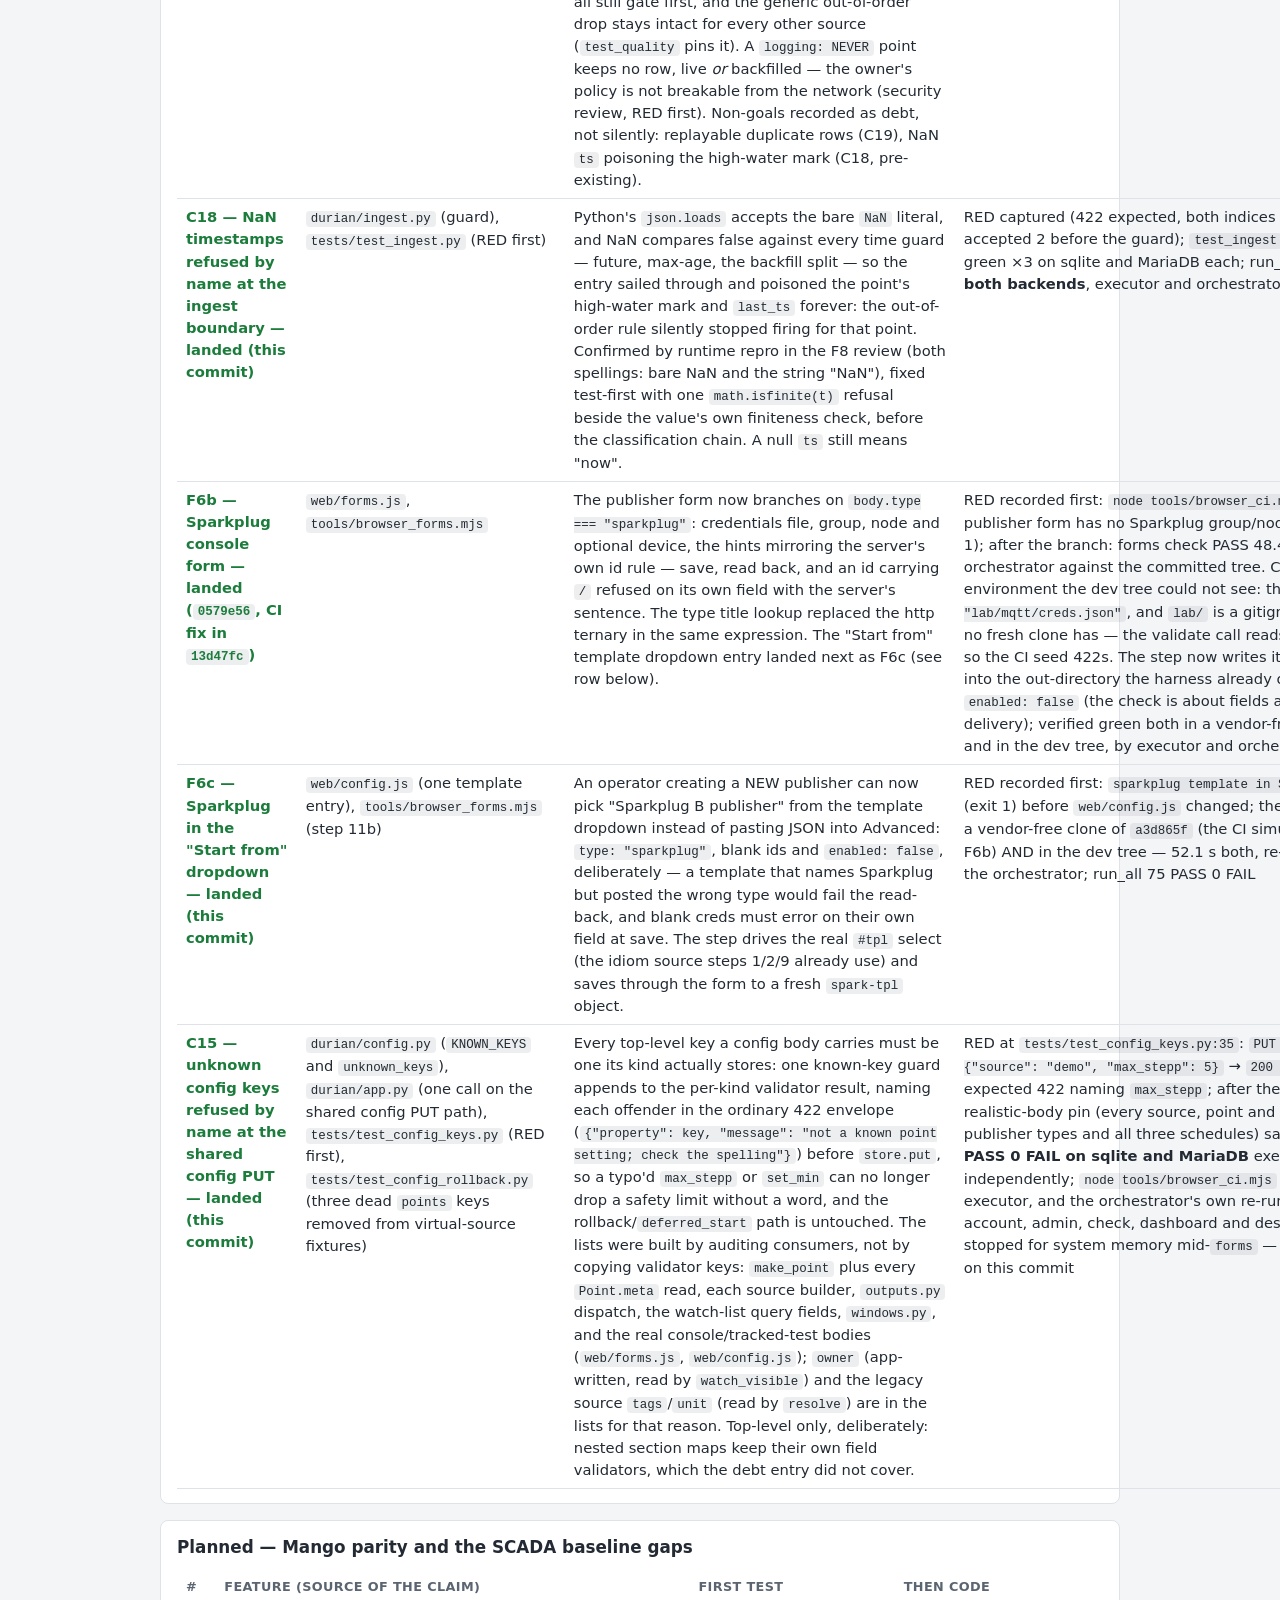
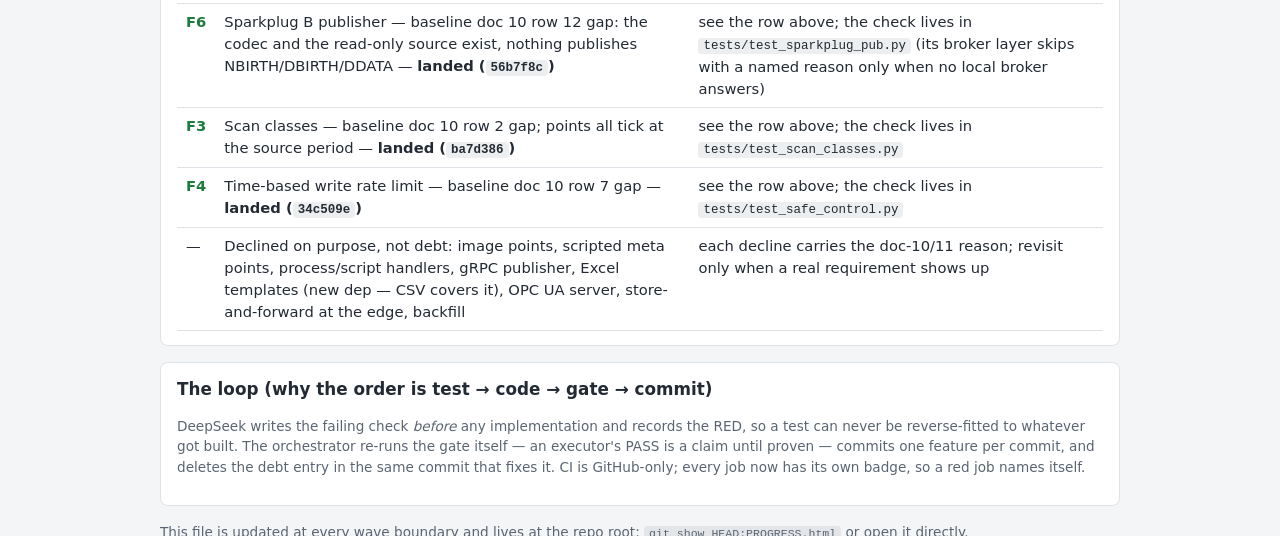
==== commit a6f72513: "Refuse config keys the server does not read, by name, at the shared PUT C15: a typo'd safety setting" ====
--- a/PROGRESS.html
+++ b/PROGRESS.html
@@ -45,7 +45,7 @@
 <tr><td><code>053e87e</code></td><td>All 12 browser checks now exit 1 on an error they did not provoke; designer steps rewritten against current markup</td><td class="ok">U6</td><td>4/4 PASS; injected console.error proven to turn a check red</td></tr>
 <tr><td><code>b9b016b</code></td><td>One workflow file per CI job, one badge each in the README</td><td class="ok">—</td><td>tests + MariaDB + rust green independently</td></tr>
 </table>
-<p class="foot">Open debt now: <strong>10</strong> → C15, C16, C19 (§1 correctness) and U1, U3, U8–U12 (hardware, probe tooling landed at <code>tools/hw_probe.py</code>). Was 13; C17 opened and closed the same day it was found by CI, and so did C18 (NaN <code>ts</code> poisoning the ingest guards — found by the F8 review, closed test-first in this pass). C19 (backfill replays insert duplicate history rows) stays open by design until the store's dedup shape lands.</p></section>
+<p class="foot">Open debt now: <strong>10</strong> → C16, C19, C20 (§1 correctness) and U1, U3, U8–U12 (hardware, probe tooling landed at <code>tools/hw_probe.py</code>). Was 13; C15 (a typo'd or unknown config key was stored silently) was closed test-first in this pass, and its one deliberate residual — the import paths still validate without the known-key guard — opened as C20 in the same commit. C17 opened and closed the same day it was found by CI, and so did C18 (NaN <code>ts</code> poisoning the ingest guards — found by the F8 review, closed test-first in this pass). C19 (backfill replays insert duplicate history rows) stays open by design until the store's dedup shape lands.</p></section>
 
 <section><h2>In flight</h2>
 <table>
@@ -61,6 +61,7 @@
 <tr><td class="ok">C18 — NaN timestamps refused by name at the ingest boundary — landed (this commit)</td><td><code>durian/ingest.py</code> (guard), <code>tests/test_ingest.py</code> (RED first)</td><td>Python's <code>json.loads</code> accepts the bare <code>NaN</code> literal, and NaN compares false against every time guard — future, max-age, the backfill split — so the entry sailed through and poisoned the point's high-water mark and <code>last_ts</code> forever: the out-of-order rule silently stopped firing for that point. Confirmed by runtime repro in the F8 review (both spellings: bare NaN and the string "NaN"), fixed test-first with one <code>math.isfinite(t)</code> refusal beside the value's own finiteness check, before the classification chain. A null <code>ts</code> still means "now".</td><td>RED captured (422 expected, both indices refused nothing: accepted 2 before the guard); <code>test_ingest</code> + <code>test_backfill</code> green ×3 on sqlite and MariaDB each; run_all <strong>75 PASS 0 FAIL on both backends</strong>, executor and orchestrator independently</td></tr>
 <tr><td class="ok">F6b — Sparkplug console form — landed (<code>0579e56</code>, CI fix in <code>13d47fc</code>)</td><td><code>web/forms.js</code>, <code>tools/browser_forms.mjs</code></td><td>The publisher form now branches on <code>body.type === "sparkplug"</code>: credentials file, group, node and optional device, the hints mirroring the server's own id rule — save, read back, and an id carrying <code>/</code> refused on its own field with the server's sentence. The type title lookup replaced the http ternary in the same expression. The "Start from" template dropdown entry landed next as F6c (see row below).</td><td>RED recorded first: <code>node tools/browser_ci.mjs forms</code> → "FAIL: the publisher form has no Sparkplug group/node/device fields" (exit 1); after the branch: forms check PASS 48.4s re-run by the orchestrator against the committed tree. CI then caught an environment the dev tree could not see: the step seeded <code>creds: "lab/mqtt/creds.json"</code>, and <code>lab/</code> is a gitignored vendor directory no fresh clone has — the validate call reads the file at PUT time, so the CI seed 422s. The step now writes its own throwaway creds into the out-directory the harness already owns and seeds <code>enabled: false</code> (the check is about fields and round-trip, not delivery); verified green both in a vendor-free clone of <code>0579e56</code> and in the dev tree, by executor and orchestrator independently</td></tr>
 <tr><td class="ok">F6c — Sparkplug in the "Start from" dropdown — landed (this commit)</td><td><code>web/config.js</code> (one template entry), <code>tools/browser_forms.mjs</code> (step 11b)</td><td>An operator creating a NEW publisher can now pick "Sparkplug B publisher" from the template dropdown instead of pasting JSON into Advanced: <code>type: "sparkplug"</code>, blank ids and <code>enabled: false</code>, deliberately — a template that names Sparkplug but posted the wrong type would fail the read-back, and blank creds must error on their own field at save. The step drives the real <code>#tpl</code> select (the idiom source steps 1/2/9 already use) and saves through the form to a fresh <code>spark-tpl</code> object.</td><td>RED recorded first: <code>sparkplug template in Start from: missing</code> (exit 1) before <code>web/config.js</code> changed; then forms check green in a vendor-free clone of <code>a3d865f</code> (the CI simulation that caught F6b) AND in the dev tree — 52.1 s both, re-run independently by the orchestrator; run_all 75 PASS 0 FAIL</td></tr>
+<tr><td class="ok">C15 — unknown config keys refused by name at the shared config PUT — landed (this commit)</td><td><code>durian/config.py</code> (<code>KNOWN_KEYS</code> and <code>unknown_keys</code>), <code>durian/app.py</code> (one call on the shared config PUT path), <code>tests/test_config_keys.py</code> (RED first), <code>tests/test_config_rollback.py</code> (three dead <code>points</code> keys removed from virtual-source fixtures)</td><td>Every top-level key a config body carries must be one its kind actually stores: one known-key guard appends to the per-kind validator result, naming each offender in the ordinary 422 envelope (<code>{"property": key, "message": "not a known point setting; check the spelling"}</code>) before <code>store.put</code>, so a typo'd <code>max_stepp</code> or <code>set_min</code> can no longer drop a safety limit without a word, and the rollback/<code>deferred_start</code> path is untouched. The lists were built by auditing consumers, not by copying validator keys: <code>make_point</code> plus every <code>Point.meta</code> read, each source builder, <code>outputs.py</code> dispatch, the watch-list query fields, <code>windows.py</code>, and the real console/tracked-test bodies (<code>web/forms.js</code>, <code>web/config.js</code>); <code>owner</code> (app-written, read by <code>watch_visible</code>) and the legacy source <code>tags</code>/<code>unit</code> (read by <code>resolve</code>) are in the lists for that reason. Top-level only, deliberately: nested section maps keep their own field validators, which the debt entry did not cover.</td><td>RED at <code>tests/test_config_keys.py:35</code>: <code>PUT /api/config/point/typo {"source": "demo", "max_stepp": 5}</code> → <code>200 {'saved': 'typo'}</code>, expected 422 naming <code>max_stepp</code>; after the guard, the seven-kind realistic-body pin (every source, point and handler type, all three publisher types and all three schedules) saves 200. <code>run_all</code> <strong>76 PASS 0 FAIL on sqlite and MariaDB</strong> executor and orchestrator independently; <code>node tools/browser_ci.mjs</code> 12/12 PASS by the executor, and the orchestrator's own re-run was green through account, admin, check, dashboard and designer before it was stopped for system memory mid-<code>forms</code> — CI runs all 12 checks on this commit</td></tr>
 </table></section>
 
 <section><h2>Planned — Mango parity and the SCADA baseline gaps</h2>
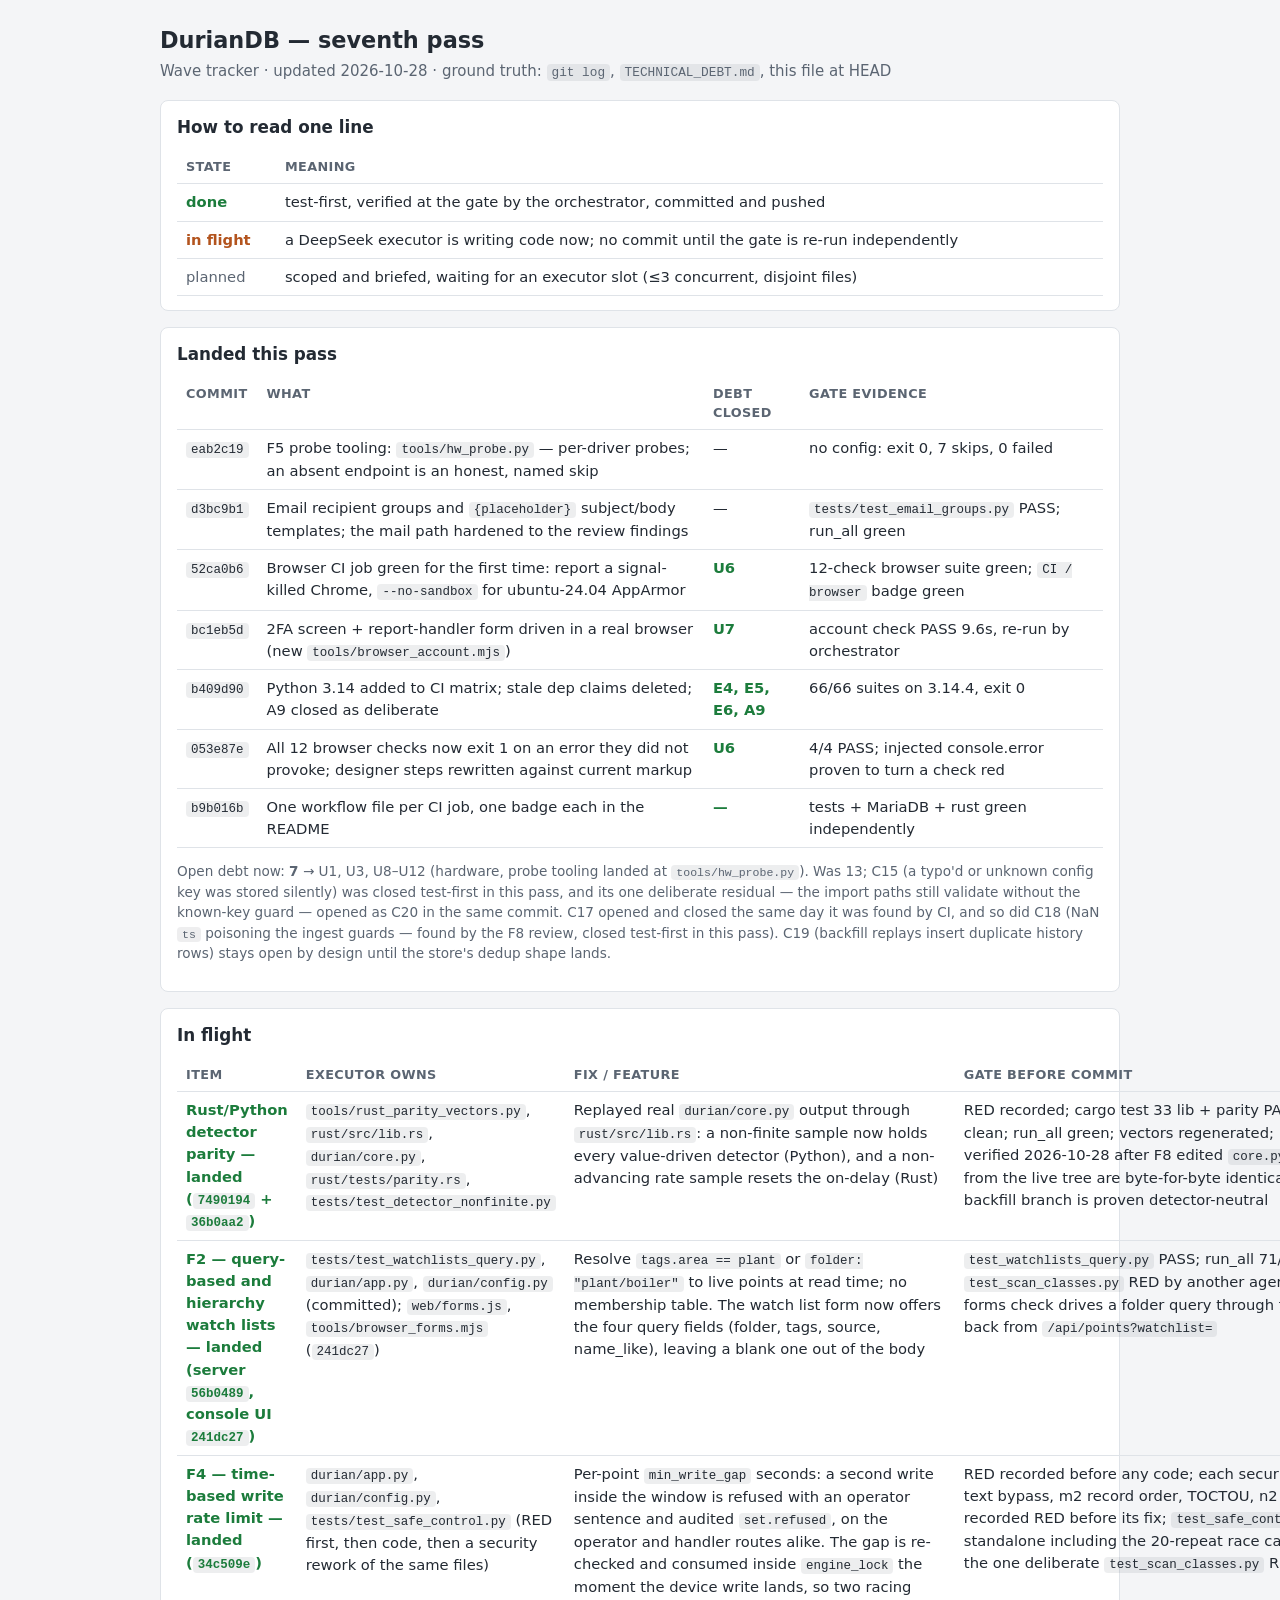
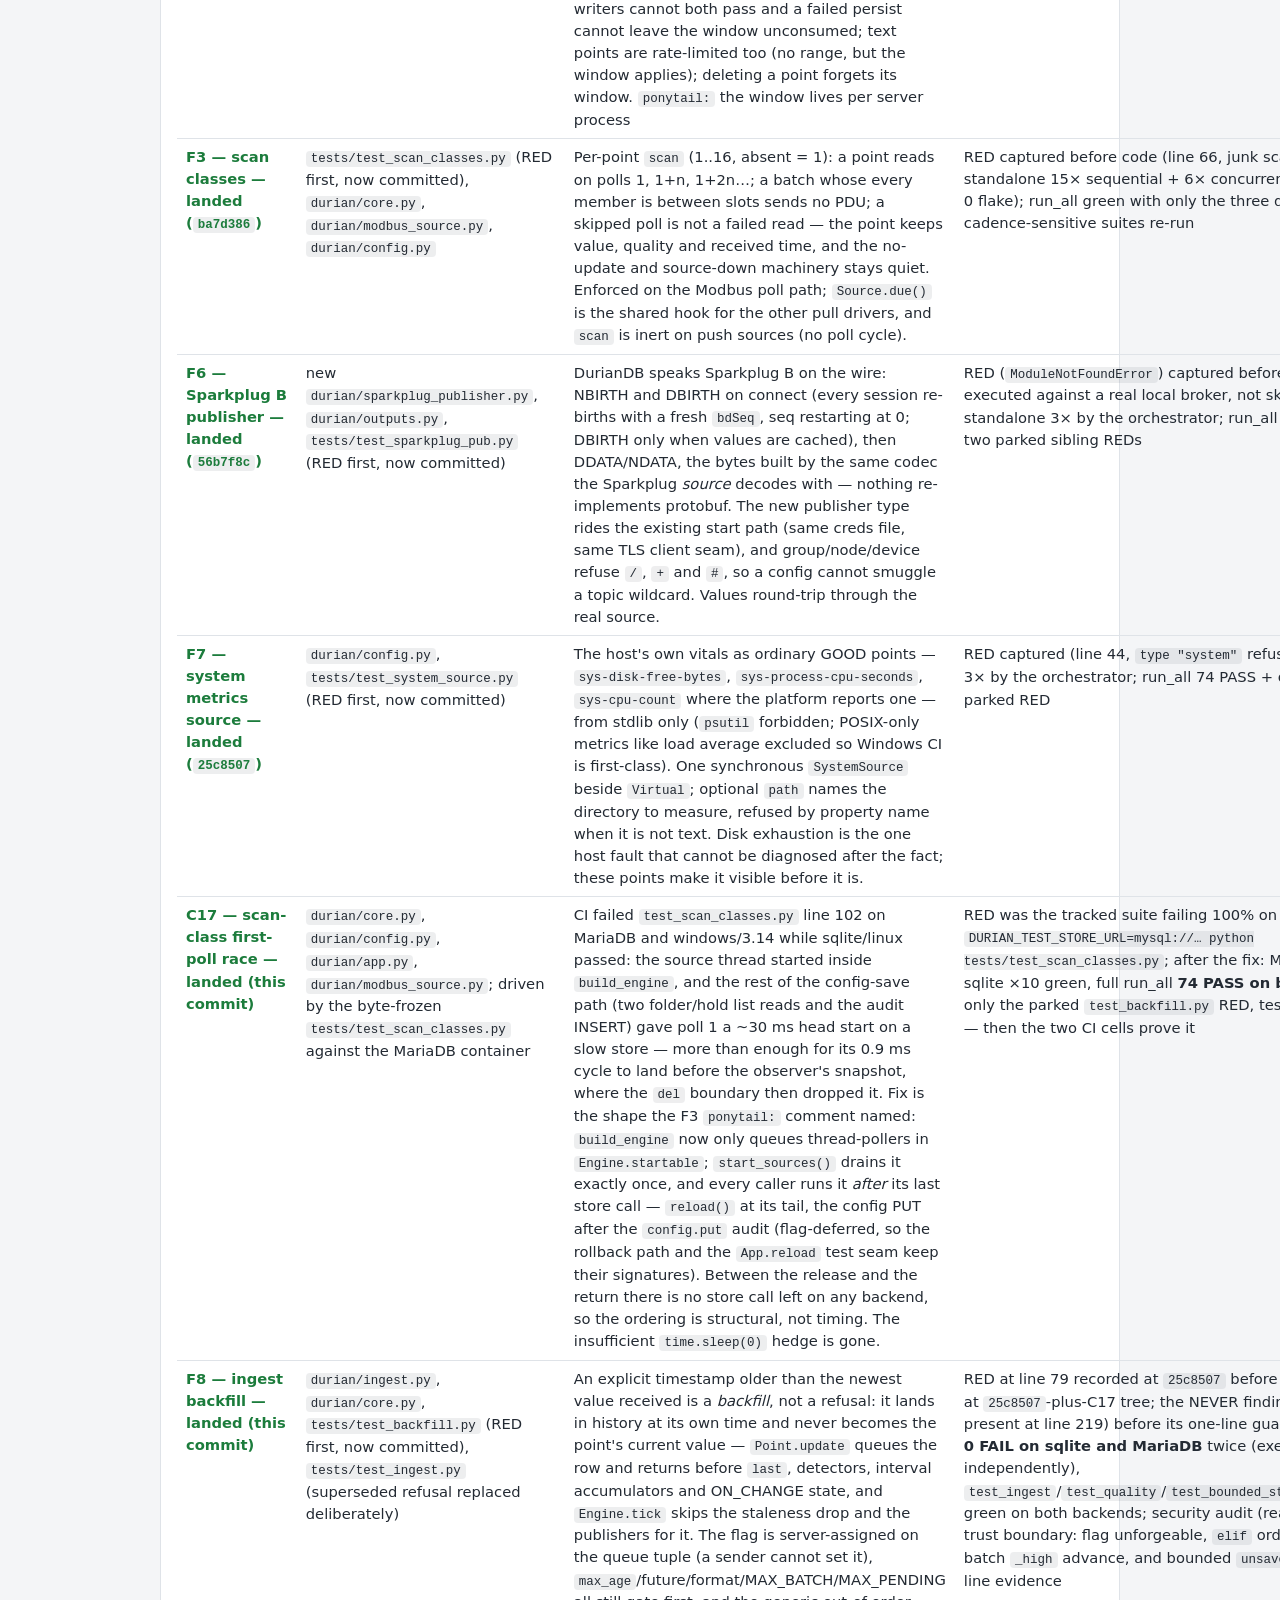
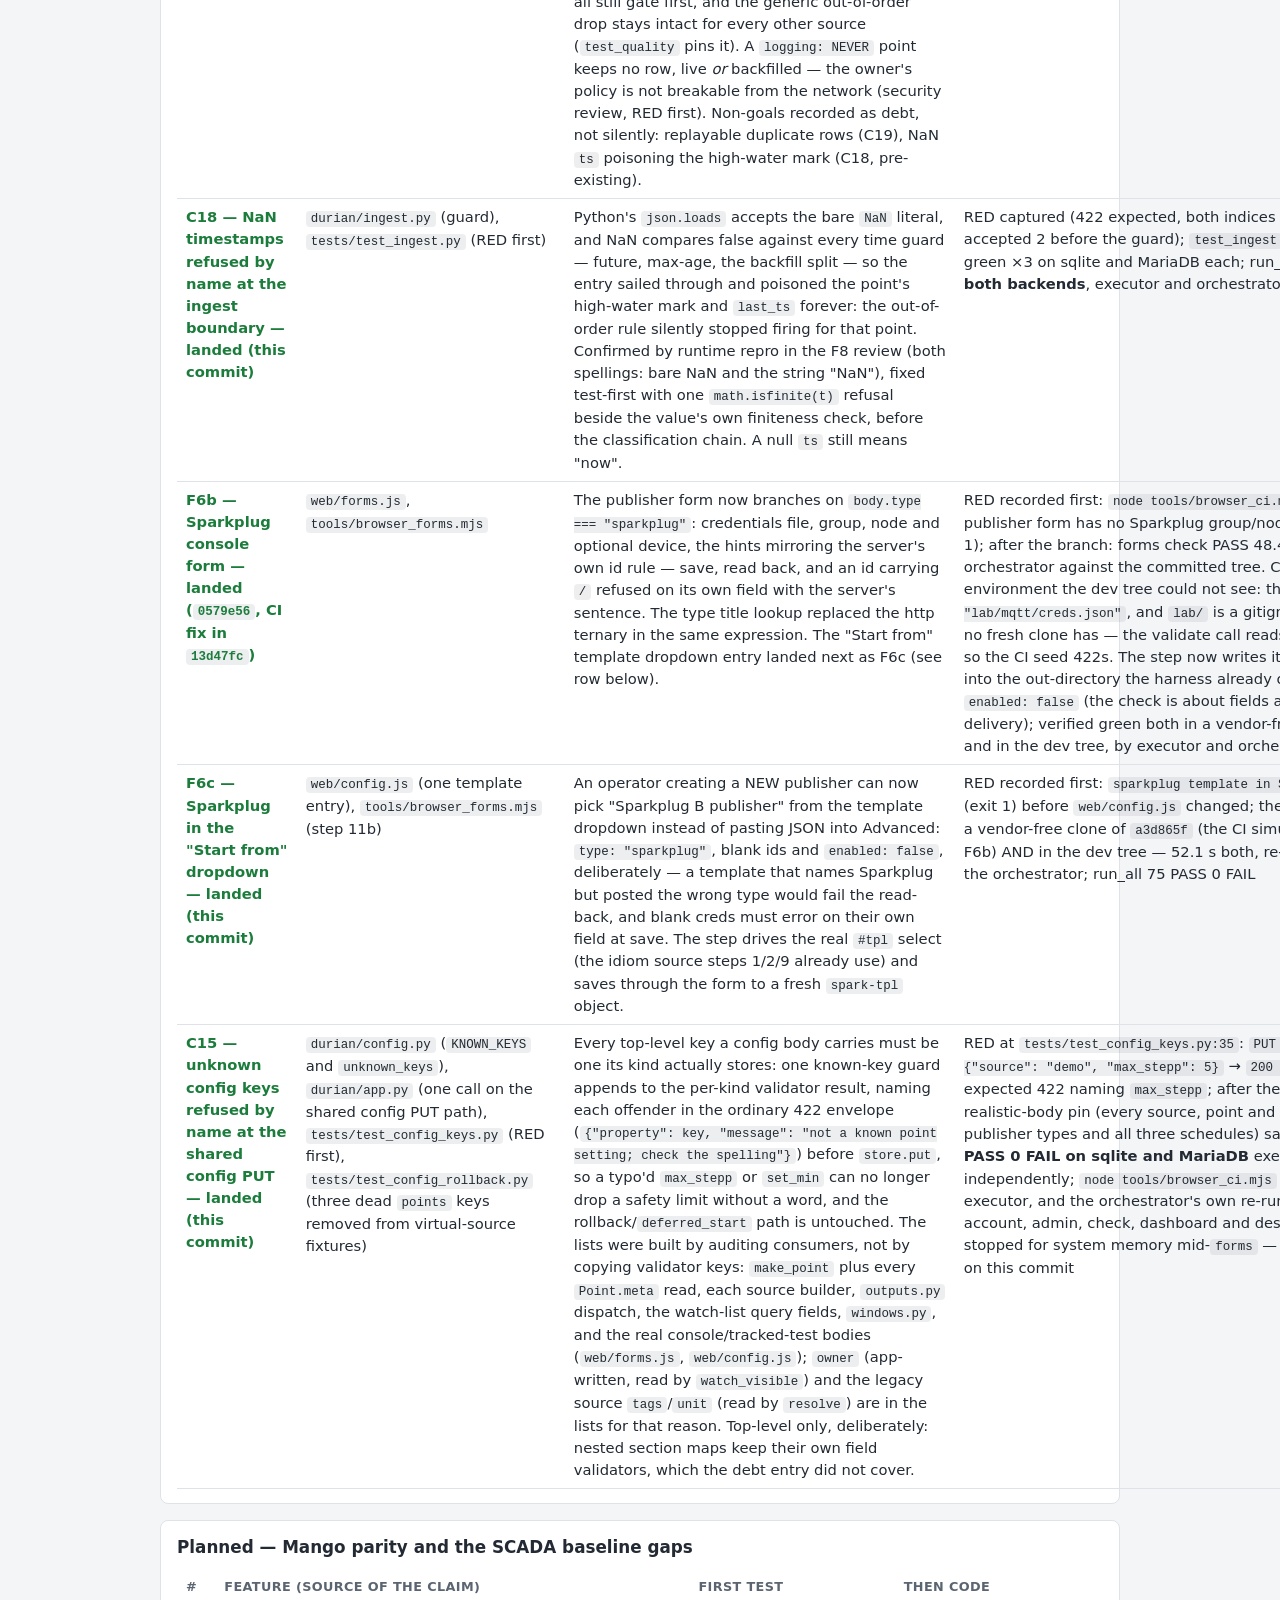
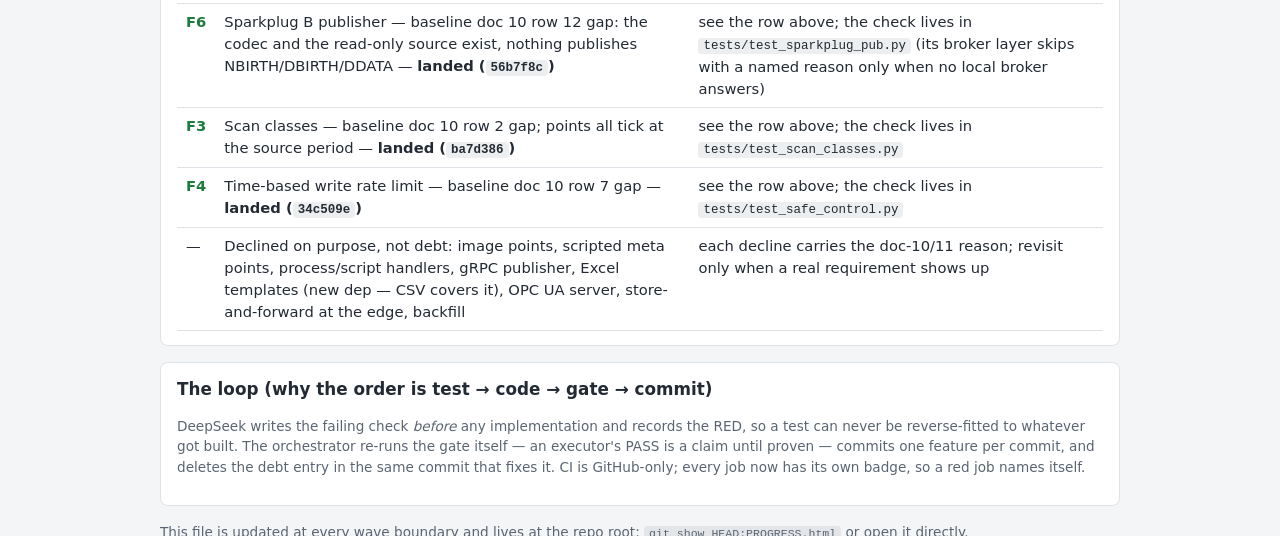
==== commit 13c5d574: "Close C16, C19, C20: require set value, dedupe history by (point, ts), guard import keys Co-Authored" ====
--- a/PROGRESS.html
+++ b/PROGRESS.html
@@ -45,7 +45,7 @@
 <tr><td><code>053e87e</code></td><td>All 12 browser checks now exit 1 on an error they did not provoke; designer steps rewritten against current markup</td><td class="ok">U6</td><td>4/4 PASS; injected console.error proven to turn a check red</td></tr>
 <tr><td><code>b9b016b</code></td><td>One workflow file per CI job, one badge each in the README</td><td class="ok">—</td><td>tests + MariaDB + rust green independently</td></tr>
 </table>
-<p class="foot">Open debt now: <strong>10</strong> → C16, C19, C20 (§1 correctness) and U1, U3, U8–U12 (hardware, probe tooling landed at <code>tools/hw_probe.py</code>). Was 13; C15 (a typo'd or unknown config key was stored silently) was closed test-first in this pass, and its one deliberate residual — the import paths still validate without the known-key guard — opened as C20 in the same commit. C17 opened and closed the same day it was found by CI, and so did C18 (NaN <code>ts</code> poisoning the ingest guards — found by the F8 review, closed test-first in this pass). C19 (backfill replays insert duplicate history rows) stays open by design until the store's dedup shape lands.</p></section>
+<p class="foot">Open debt now: <strong>7</strong> → U1, U3, U8–U12 (hardware, probe tooling landed at <code>tools/hw_probe.py</code>). Was 13; C15 (a typo'd or unknown config key was stored silently) was closed test-first in this pass, and its one deliberate residual — the import paths still validate without the known-key guard — opened as C20 in the same commit. C17 opened and closed the same day it was found by CI, and so did C18 (NaN <code>ts</code> poisoning the ingest guards — found by the F8 review, closed test-first in this pass). C19 (backfill replays insert duplicate history rows) stays open by design until the store's dedup shape lands.</p></section>
 
 <section><h2>In flight</h2>
 <table>
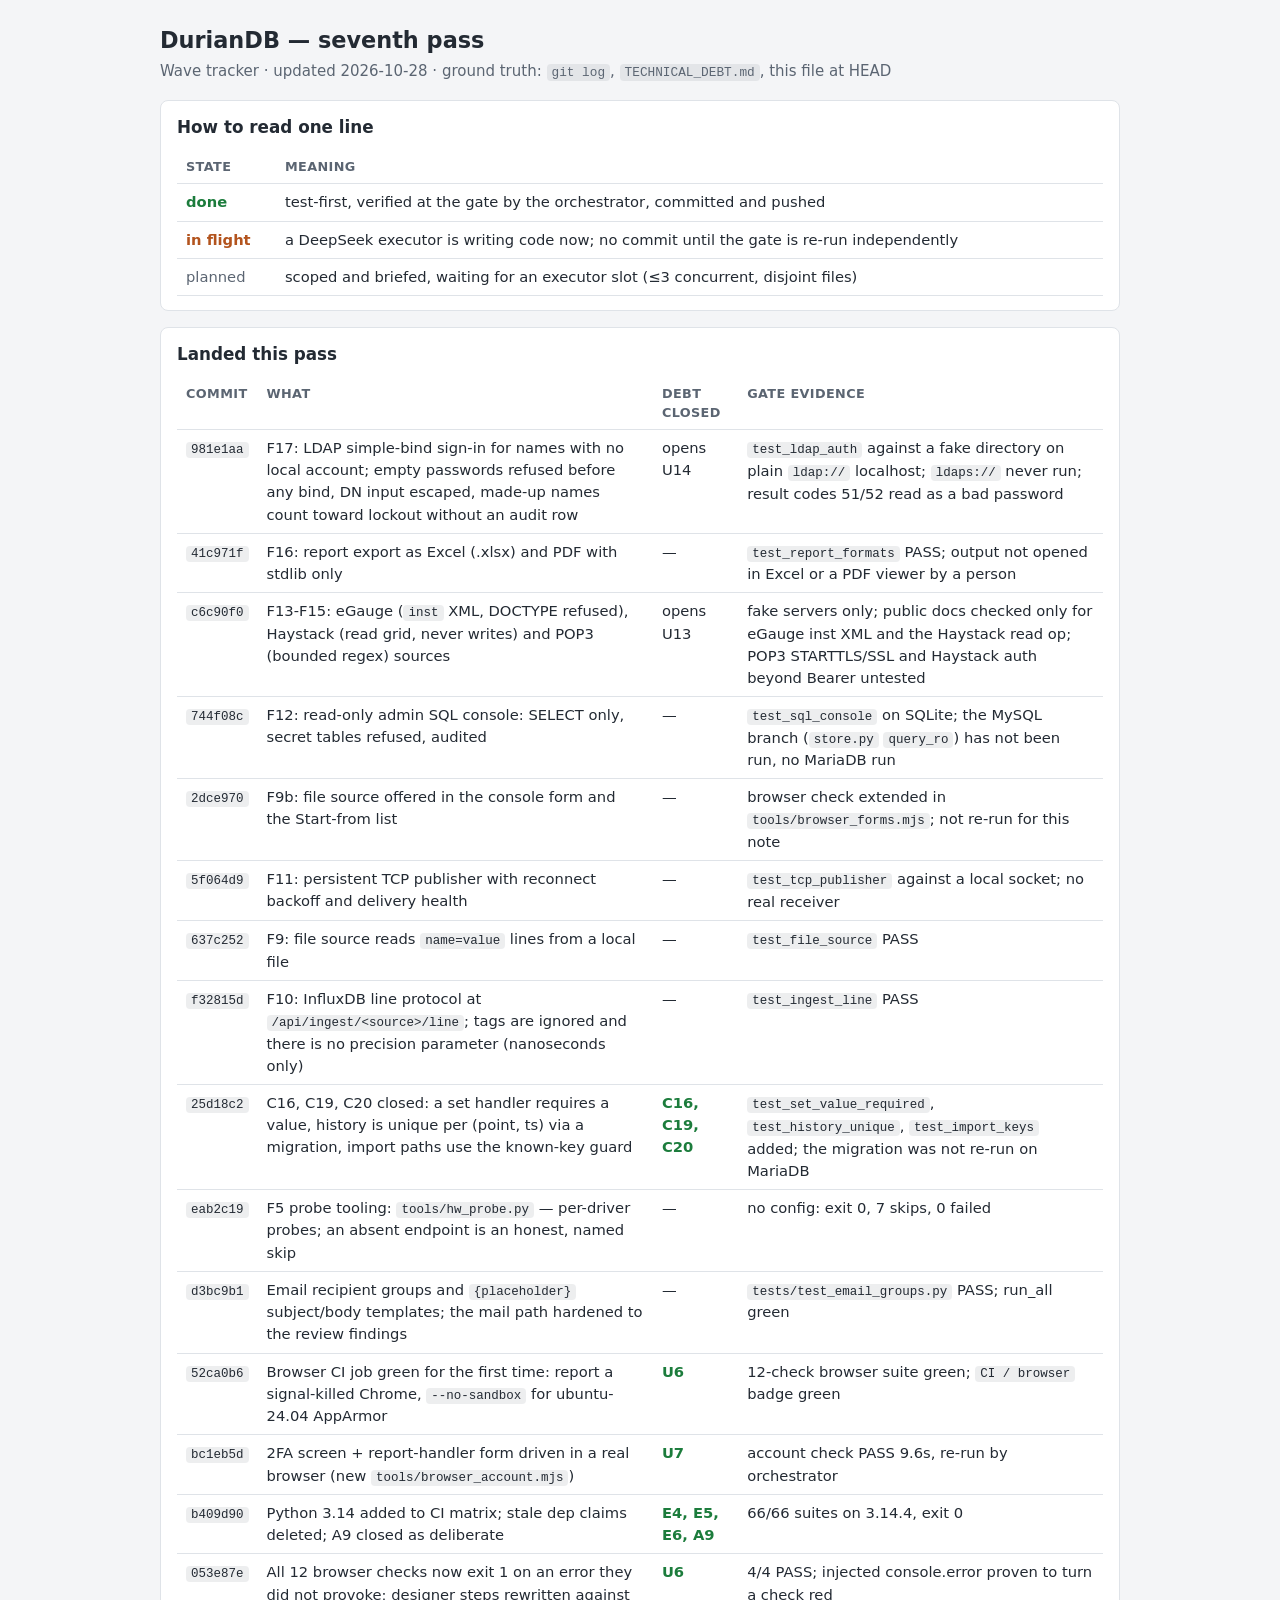
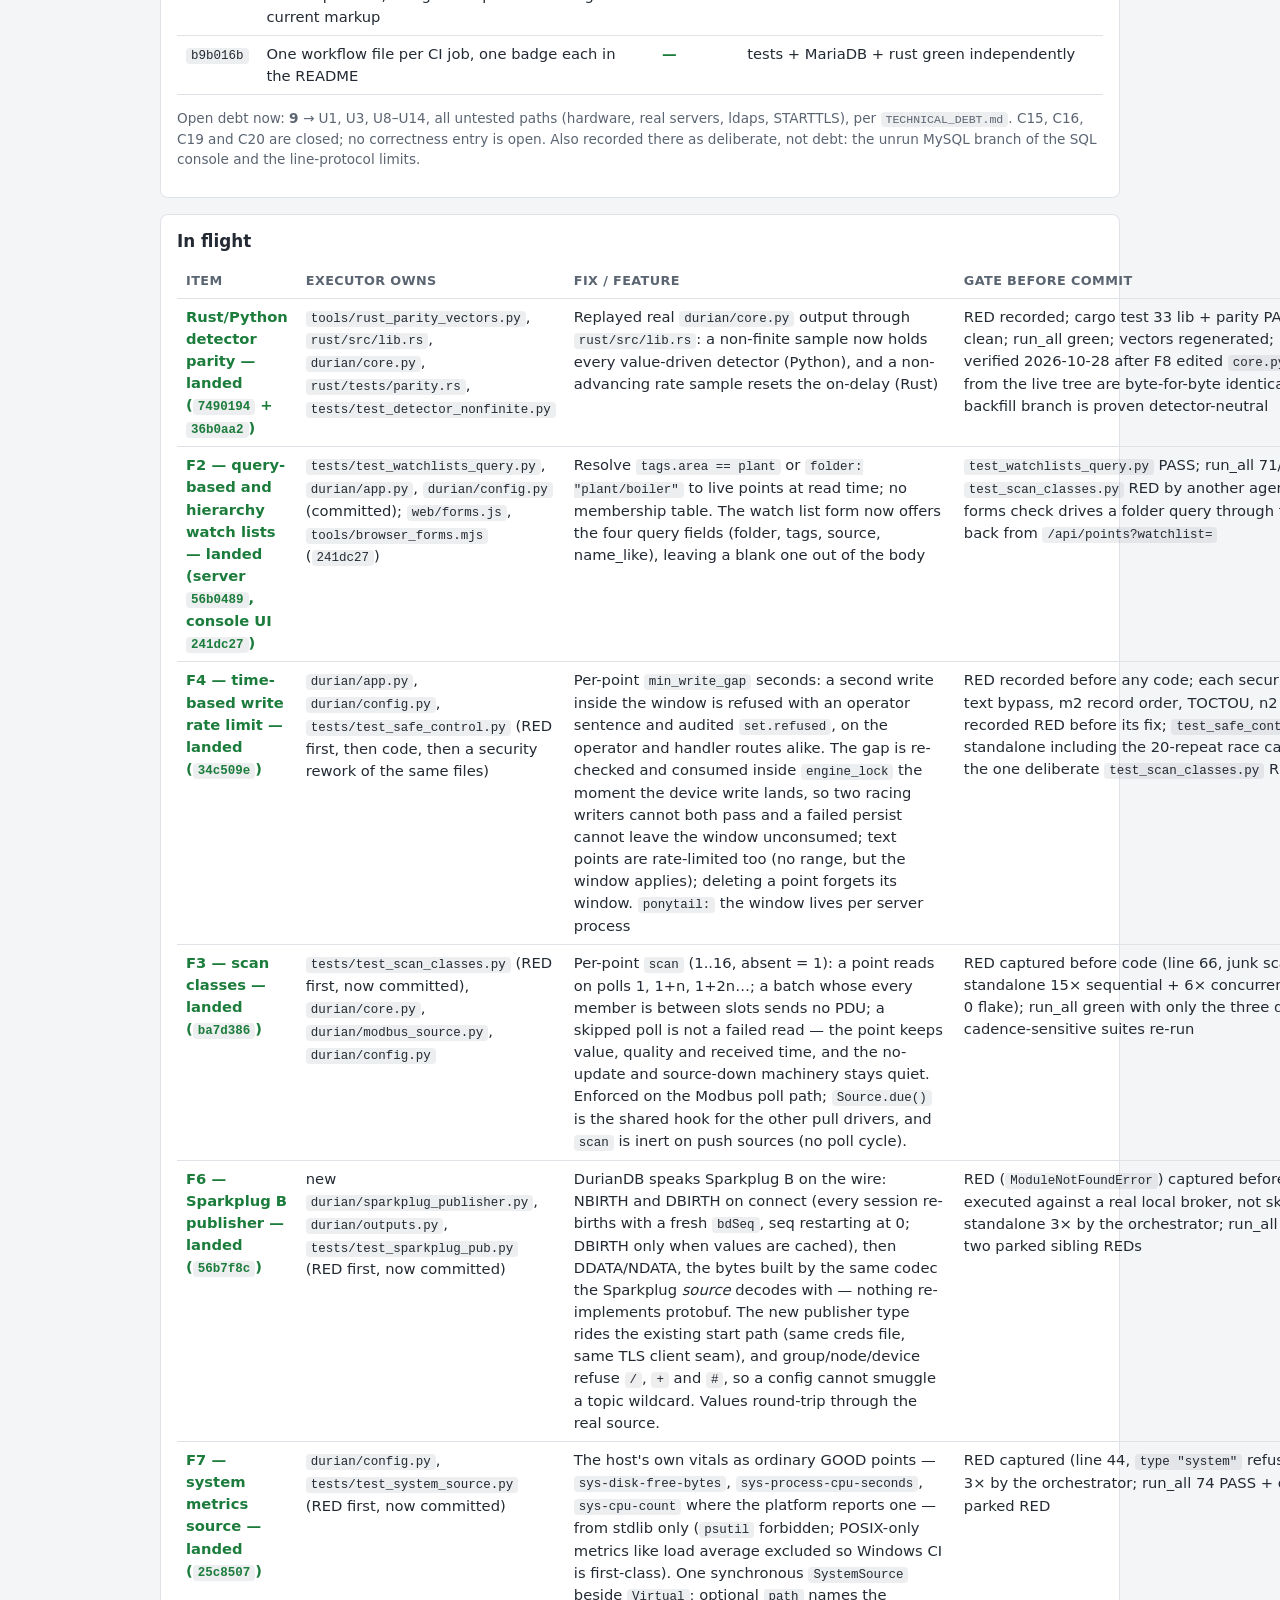
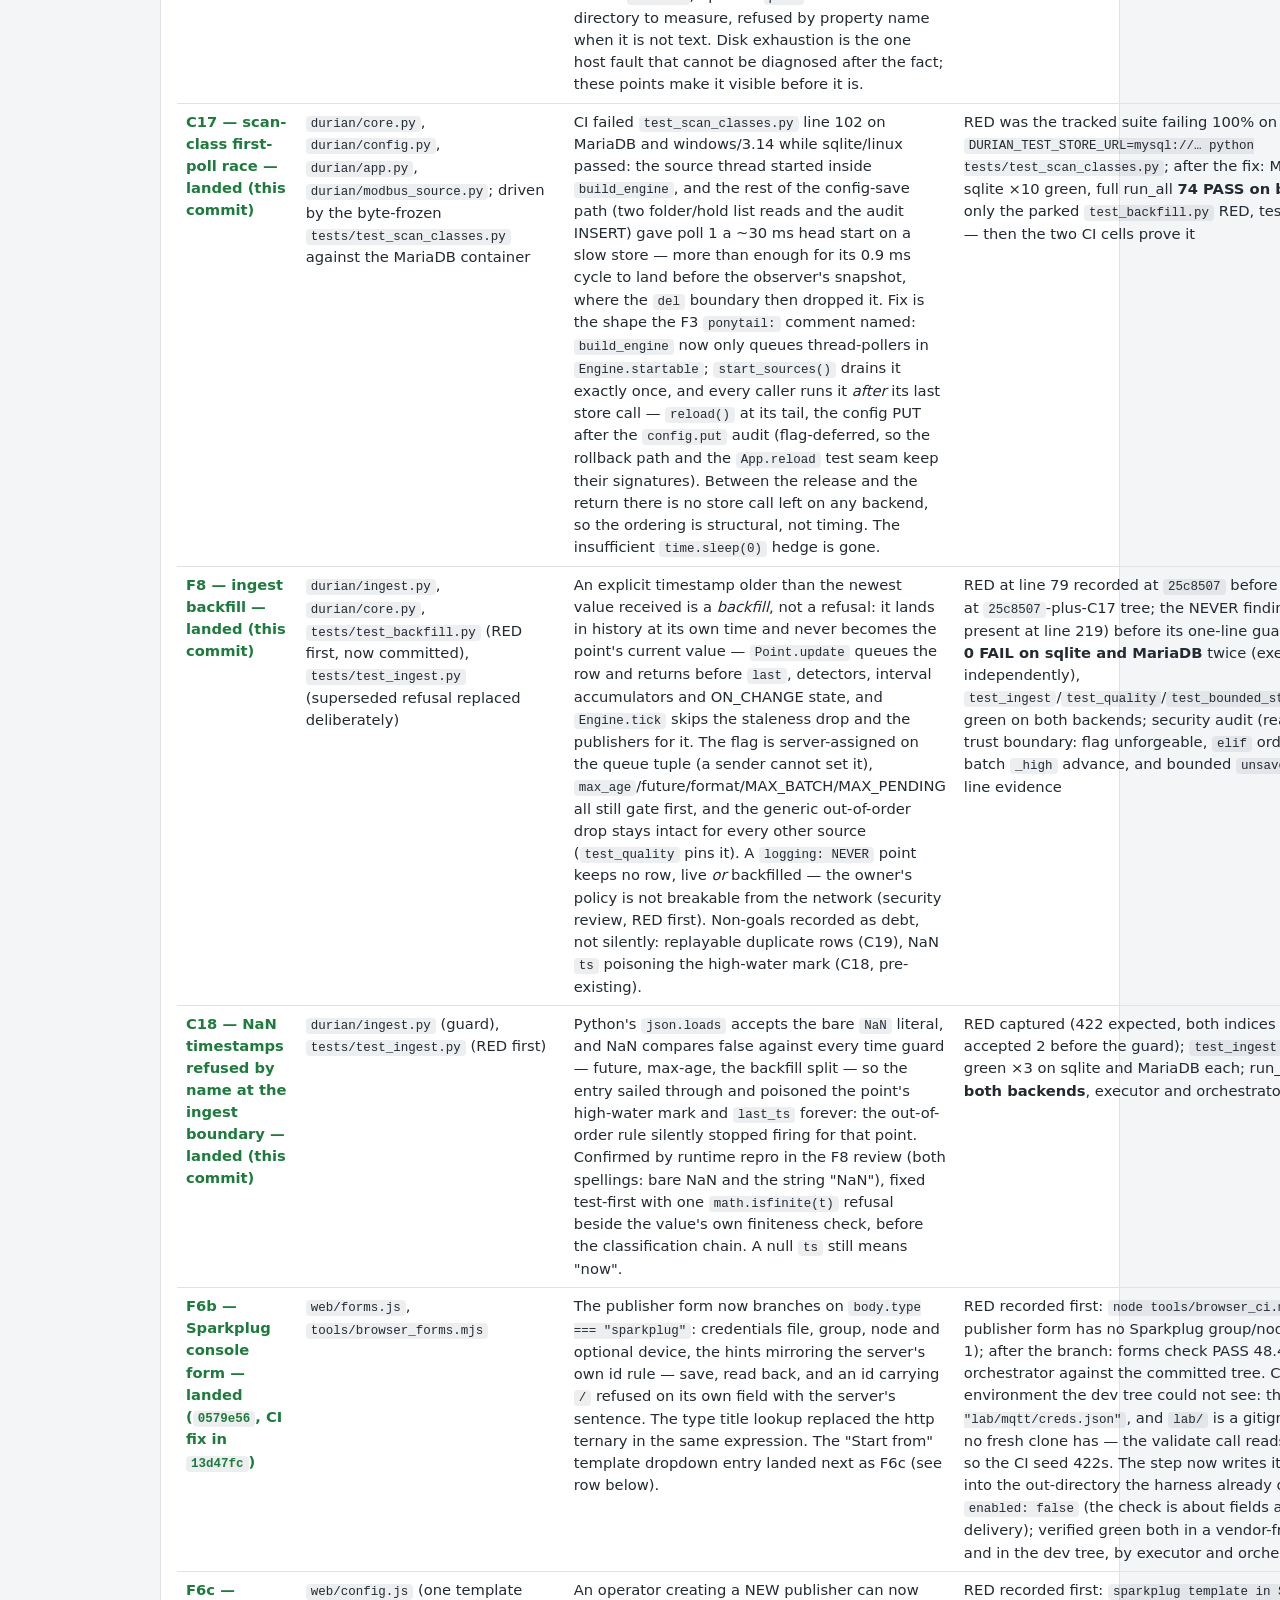
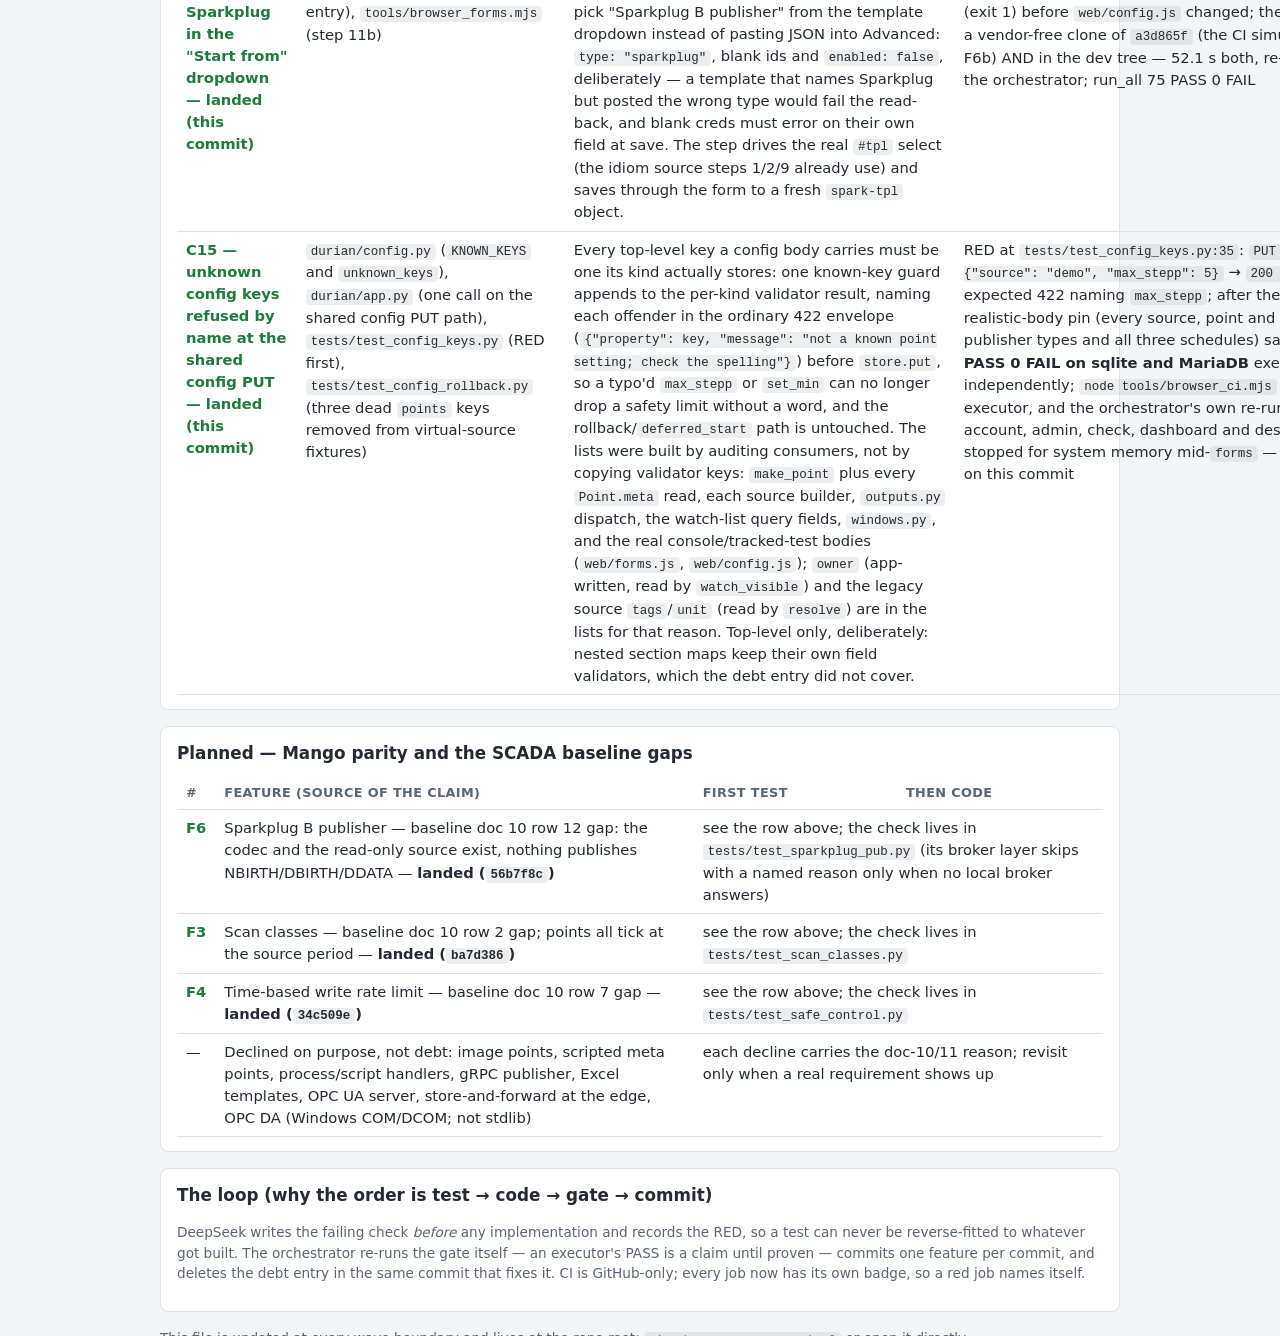
==== commit 2a97053f: "Recount the progress pages from the tree and record U13, U14 and the OPC DA decline Co-Authored-By: " ====
--- a/PROGRESS.html
+++ b/PROGRESS.html
@@ -37,6 +37,15 @@
 <section><h2>Landed this pass</h2>
 <table>
 <tr><th>Commit</th><th>What</th><th>Debt closed</th><th>Gate evidence</th></tr>
+<tr><td><code>981e1aa</code></td><td>F17: LDAP simple-bind sign-in for names with no local account; empty passwords refused before any bind, DN input escaped, made-up names count toward lockout without an audit row</td><td>opens U14</td><td><code>test_ldap_auth</code> against a fake directory on plain <code>ldap://</code> localhost; <code>ldaps://</code> never run; result codes 51/52 read as a bad password</td></tr>
+<tr><td><code>41c971f</code></td><td>F16: report export as Excel (.xlsx) and PDF with stdlib only</td><td>—</td><td><code>test_report_formats</code> PASS; output not opened in Excel or a PDF viewer by a person</td></tr>
+<tr><td><code>c6c90f0</code></td><td>F13-F15: eGauge (<code>inst</code> XML, DOCTYPE refused), Haystack (read grid, never writes) and POP3 (bounded regex) sources</td><td>opens U13</td><td>fake servers only; public docs checked only for eGauge inst XML and the Haystack read op; POP3 STARTTLS/SSL and Haystack auth beyond Bearer untested</td></tr>
+<tr><td><code>744f08c</code></td><td>F12: read-only admin SQL console: SELECT only, secret tables refused, audited</td><td>—</td><td><code>test_sql_console</code> on SQLite; the MySQL branch (<code>store.py</code> <code>query_ro</code>) has not been run, no MariaDB run</td></tr>
+<tr><td><code>2dce970</code></td><td>F9b: file source offered in the console form and the Start-from list</td><td>—</td><td>browser check extended in <code>tools/browser_forms.mjs</code>; not re-run for this note</td></tr>
+<tr><td><code>5f064d9</code></td><td>F11: persistent TCP publisher with reconnect backoff and delivery health</td><td>—</td><td><code>test_tcp_publisher</code> against a local socket; no real receiver</td></tr>
+<tr><td><code>637c252</code></td><td>F9: file source reads <code>name=value</code> lines from a local file</td><td>—</td><td><code>test_file_source</code> PASS</td></tr>
+<tr><td><code>f32815d</code></td><td>F10: InfluxDB line protocol at <code>/api/ingest/&lt;source&gt;/line</code>; tags are ignored and there is no precision parameter (nanoseconds only)</td><td>—</td><td><code>test_ingest_line</code> PASS</td></tr>
+<tr><td><code>25d18c2</code></td><td>C16, C19, C20 closed: a set handler requires a value, history is unique per (point, ts) via a migration, import paths use the known-key guard</td><td><span class="ok">C16, C19, C20</span></td><td><code>test_set_value_required</code>, <code>test_history_unique</code>, <code>test_import_keys</code> added; the migration was not re-run on MariaDB</td></tr>
 <tr><td><code>eab2c19</code></td><td>F5 probe tooling: <code>tools/hw_probe.py</code> — per-driver probes; an absent endpoint is an honest, named skip</td><td>—</td><td>no config: exit 0, 7 skips, 0 failed</td></tr>
 <tr><td><code>d3bc9b1</code></td><td>Email recipient groups and <code>{placeholder}</code> subject/body templates; the mail path hardened to the review findings</td><td>—</td><td><code>tests/test_email_groups.py</code> PASS; run_all green</td></tr>
 <tr><td><code>52ca0b6</code></td><td>Browser CI job green for the first time: report a signal-killed Chrome, <code>--no-sandbox</code> for ubuntu-24.04 AppArmor</td><td class="ok">U6</td><td>12-check browser suite green; <code>CI / browser</code> badge green</td></tr>
@@ -45,7 +54,7 @@
 <tr><td><code>053e87e</code></td><td>All 12 browser checks now exit 1 on an error they did not provoke; designer steps rewritten against current markup</td><td class="ok">U6</td><td>4/4 PASS; injected console.error proven to turn a check red</td></tr>
 <tr><td><code>b9b016b</code></td><td>One workflow file per CI job, one badge each in the README</td><td class="ok">—</td><td>tests + MariaDB + rust green independently</td></tr>
 </table>
-<p class="foot">Open debt now: <strong>7</strong> → U1, U3, U8–U12 (hardware, probe tooling landed at <code>tools/hw_probe.py</code>). Was 13; C15 (a typo'd or unknown config key was stored silently) was closed test-first in this pass, and its one deliberate residual — the import paths still validate without the known-key guard — opened as C20 in the same commit. C17 opened and closed the same day it was found by CI, and so did C18 (NaN <code>ts</code> poisoning the ingest guards — found by the F8 review, closed test-first in this pass). C19 (backfill replays insert duplicate history rows) stays open by design until the store's dedup shape lands.</p></section>
+<p class="foot">Open debt now: <strong>9</strong> → U1, U3, U8–U14, all untested paths (hardware, real servers, ldaps, STARTTLS), per <code>TECHNICAL_DEBT.md</code>. C15, C16, C19 and C20 are closed; no correctness entry is open. Also recorded there as deliberate, not debt: the unrun MySQL branch of the SQL console and the line-protocol limits.</p></section>
 
 <section><h2>In flight</h2>
 <table>
@@ -70,7 +79,7 @@
 <tr><td class="ok">F6</td><td>Sparkplug B publisher — baseline doc 10 row 12 gap: the codec and the read-only source exist, nothing publishes NBIRTH/DBIRTH/DDATA — <strong>landed (<code>56b7f8c</code>)</strong></td><td colspan="2">see the row above; the check lives in <code>tests/test_sparkplug_pub.py</code> (its broker layer skips with a named reason only when no local broker answers)</td></tr>
 <tr><td class="ok">F3</td><td>Scan classes — baseline doc 10 row 2 gap; points all tick at the source period — <strong>landed (<code>ba7d386</code>)</strong></td><td colspan="2">see the row above; the check lives in <code>tests/test_scan_classes.py</code></td></tr>
 <tr><td class="ok">F4</td><td>Time-based write rate limit — baseline doc 10 row 7 gap — <strong>landed (<code>34c509e</code>)</strong></td><td colspan="2">see the row above; the check lives in <code>tests/test_safe_control.py</code></td></tr>
-<tr><td>—</td><td>Declined on purpose, not debt: image points, scripted meta points, process/script handlers, gRPC publisher, Excel templates (new dep — CSV covers it), OPC UA server, store-and-forward at the edge, backfill</td><td colspan="2">each decline carries the doc-10/11 reason; revisit only when a real requirement shows up</td></tr>
+<tr><td>—</td><td>Declined on purpose, not debt: image points, scripted meta points, process/script handlers, gRPC publisher, Excel templates, OPC UA server, store-and-forward at the edge, OPC DA (Windows COM/DCOM; not stdlib)</td><td colspan="2">each decline carries the doc-10/11 reason; revisit only when a real requirement shows up</td></tr>
 </table></section>
 
 <section><h2>The loop (why the order is test → code → gate → commit)</h2>
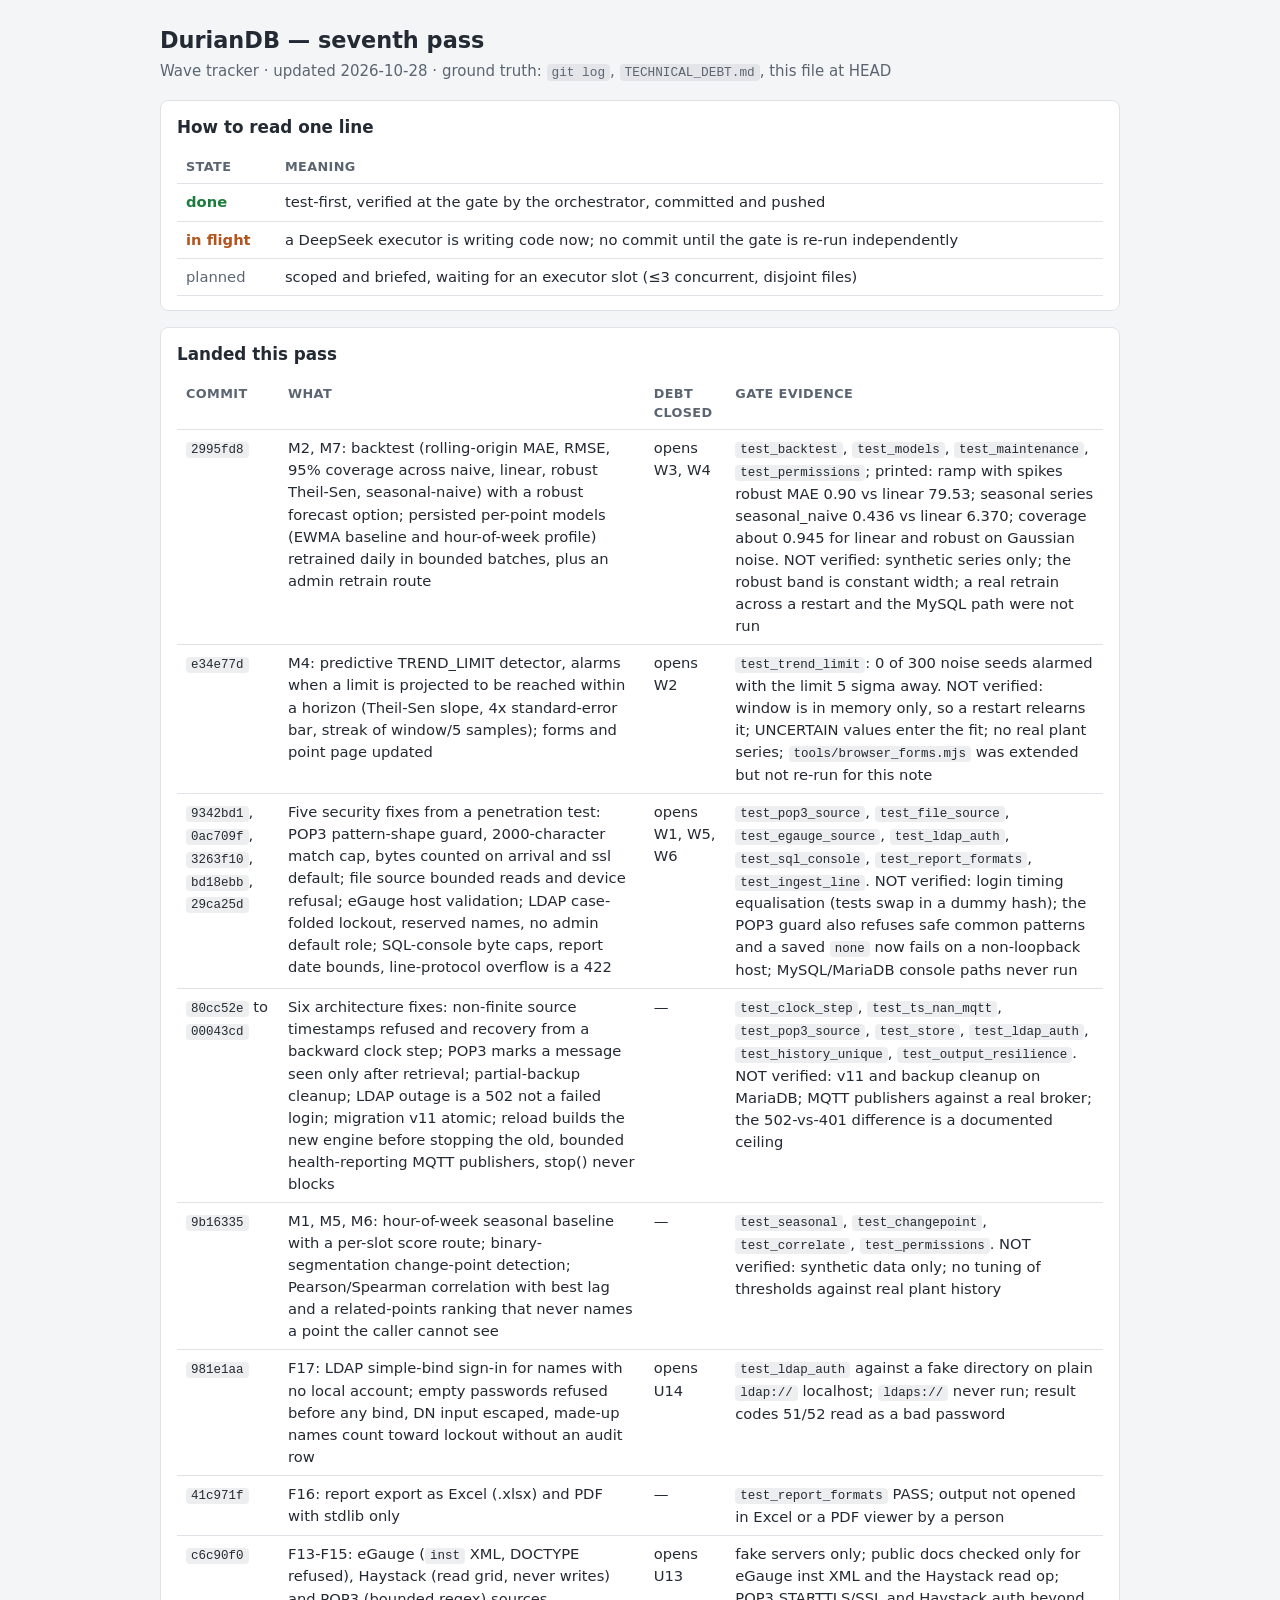
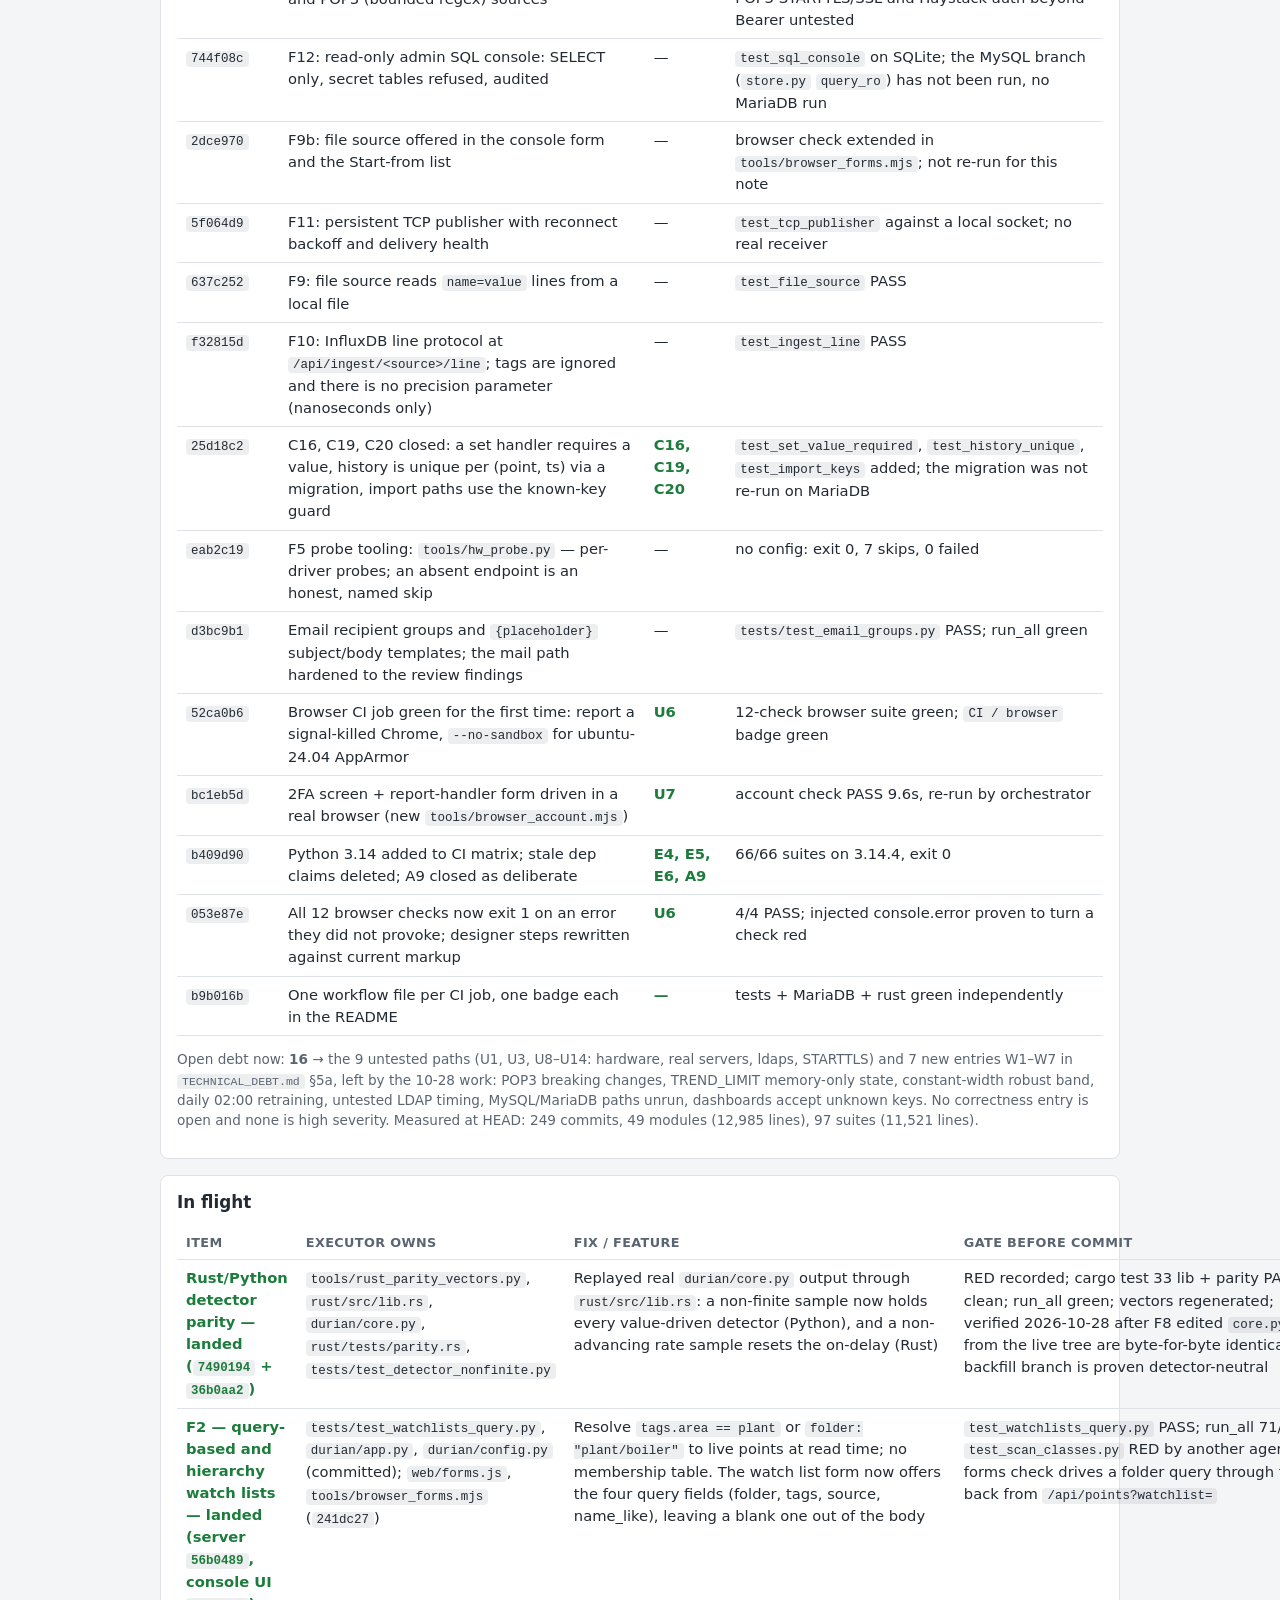
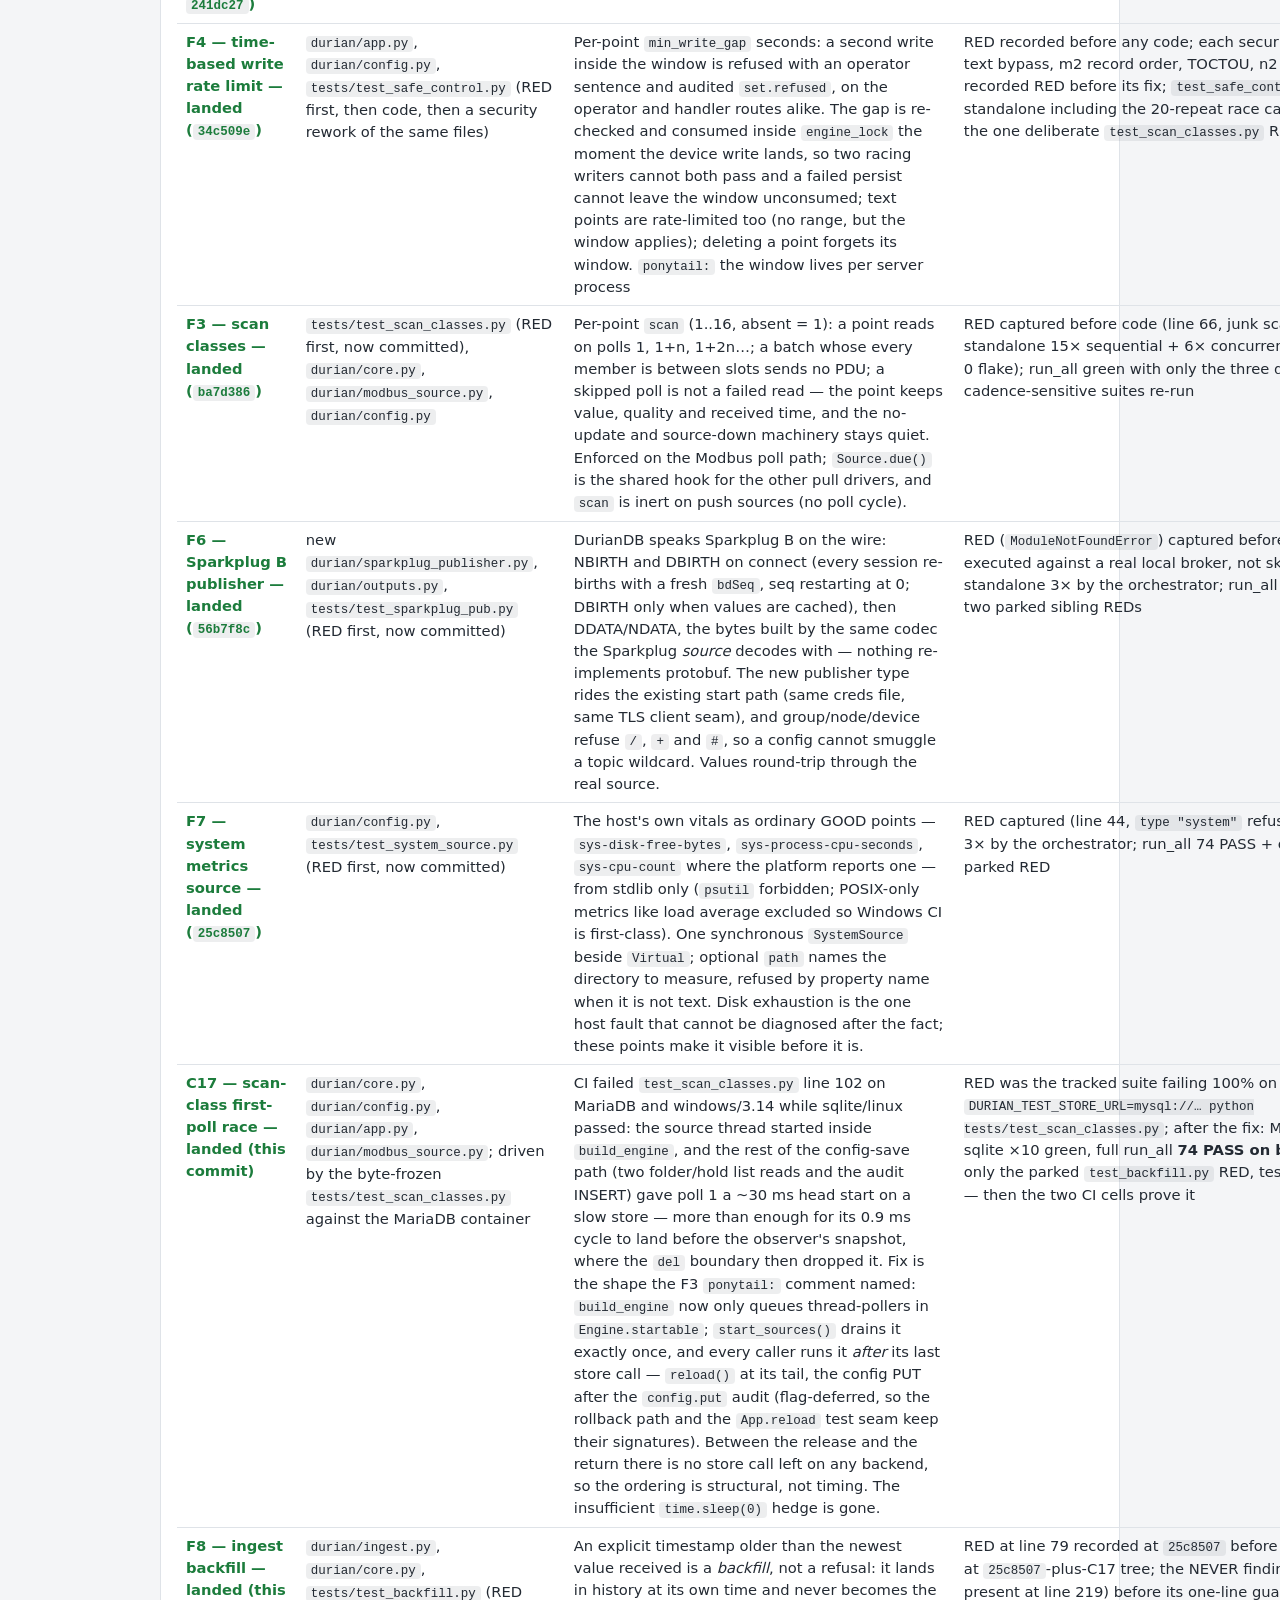
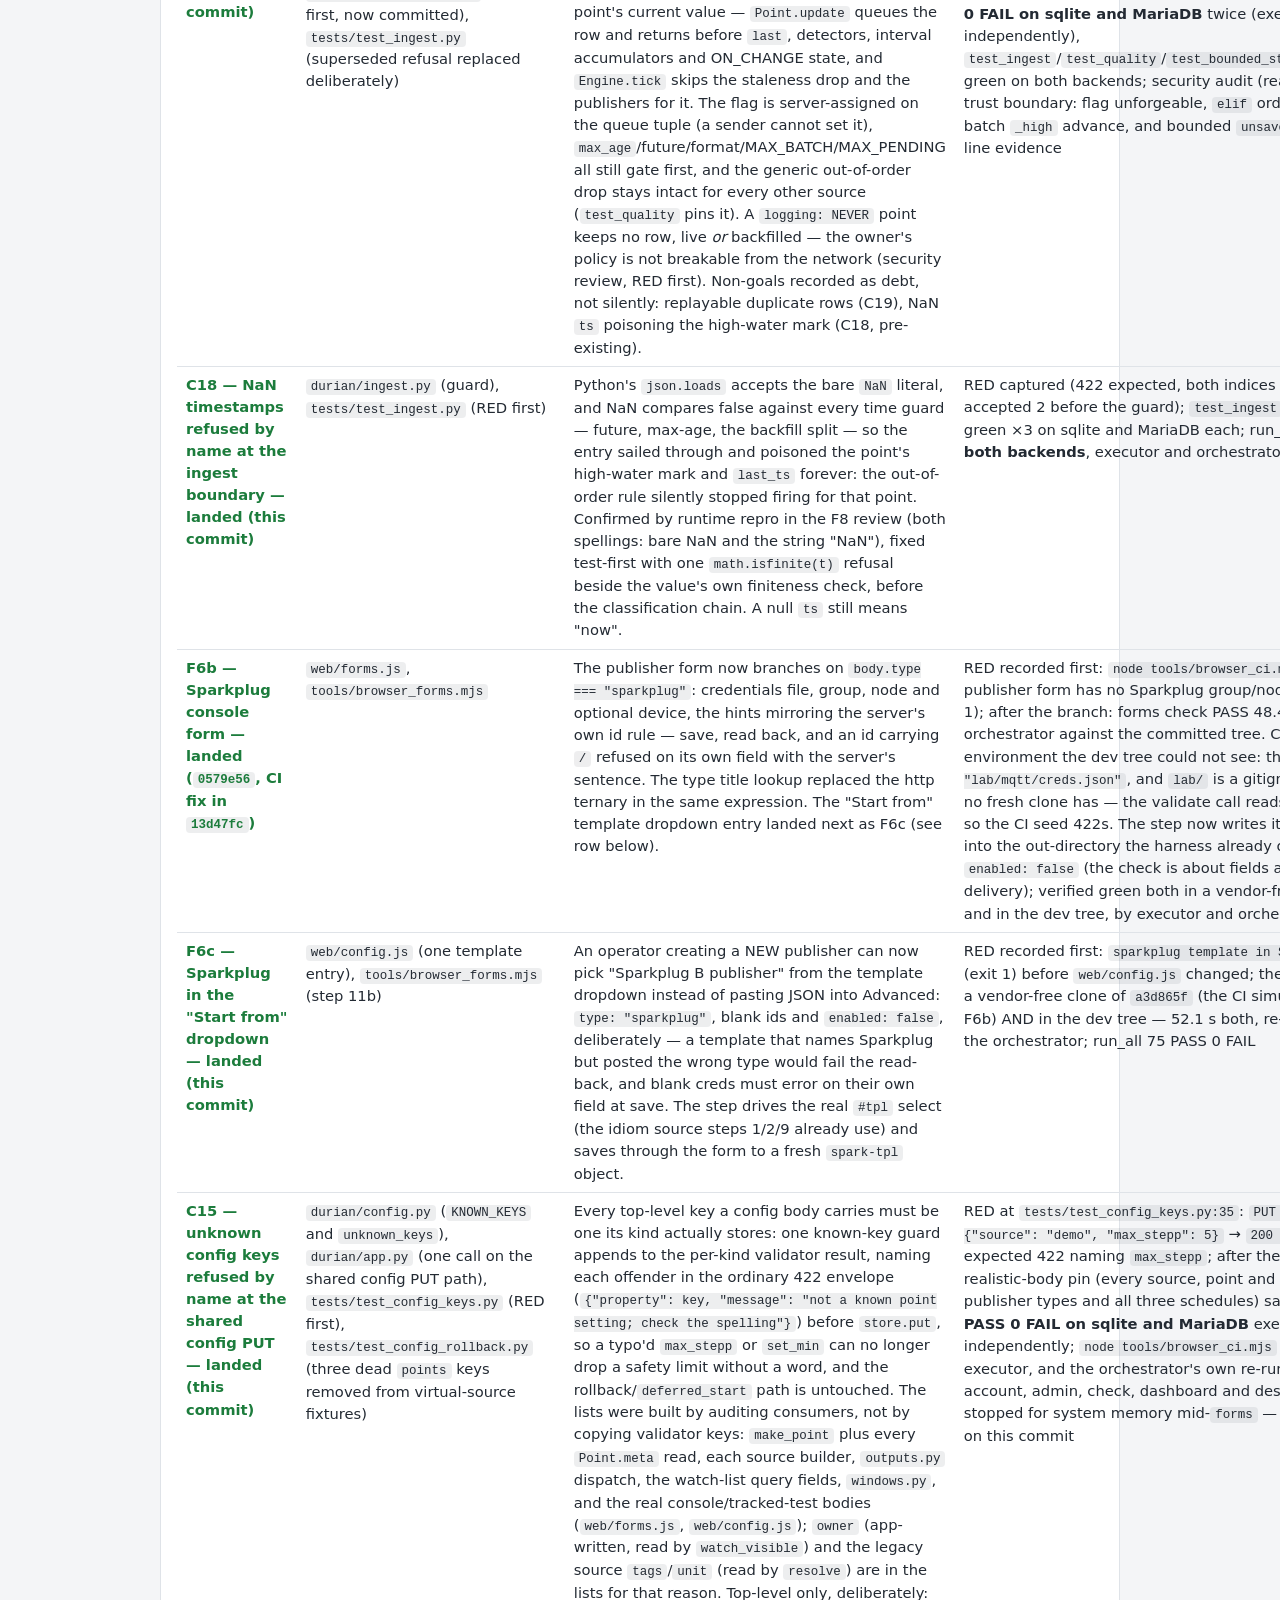
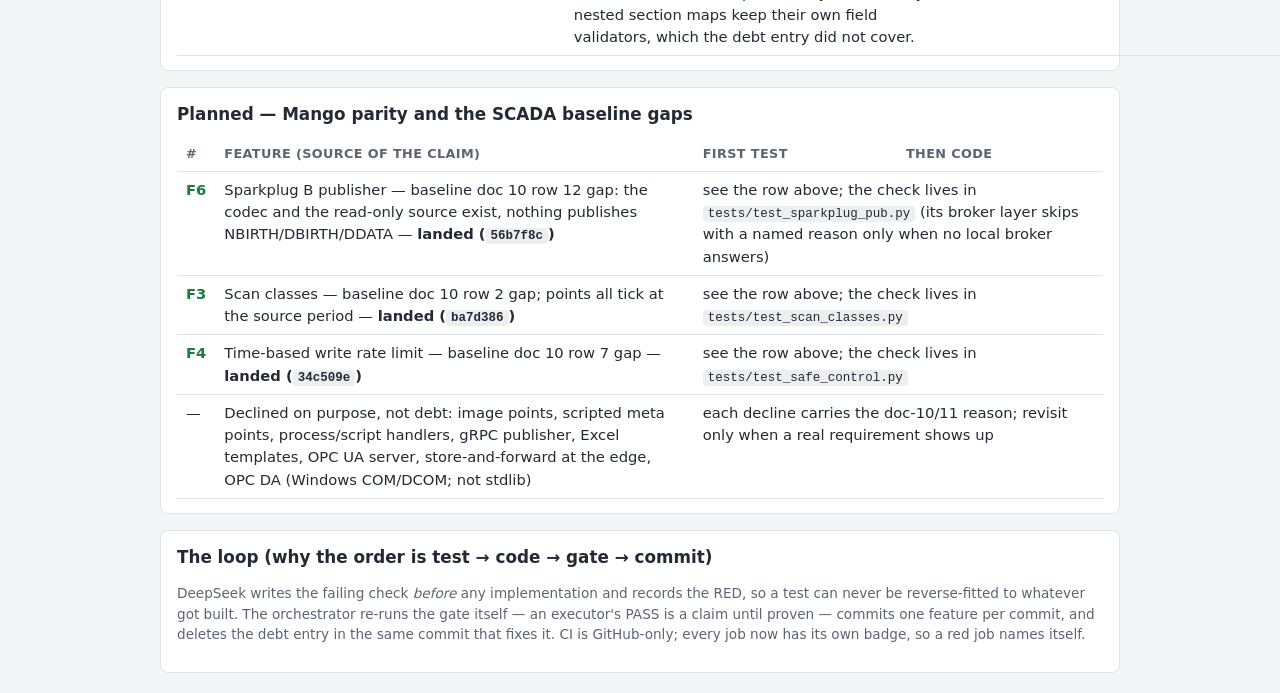
==== commit d5d1ac0e: "Recount the progress pages after the security, resilience and ML waves; record W1-W7 Co-Authored-By:" ====
--- a/PROGRESS.html
+++ b/PROGRESS.html
@@ -37,6 +37,11 @@
 <section><h2>Landed this pass</h2>
 <table>
 <tr><th>Commit</th><th>What</th><th>Debt closed</th><th>Gate evidence</th></tr>
+<tr><td><code>2995fd8</code></td><td>M2, M7: backtest (rolling-origin MAE, RMSE, 95% coverage across naive, linear, robust Theil-Sen, seasonal-naive) with a robust forecast option; persisted per-point models (EWMA baseline and hour-of-week profile) retrained daily in bounded batches, plus an admin retrain route</td><td>opens W3, W4</td><td><code>test_backtest</code>, <code>test_models</code>, <code>test_maintenance</code>, <code>test_permissions</code>; printed: ramp with spikes robust MAE 0.90 vs linear 79.53; seasonal series seasonal_naive 0.436 vs linear 6.370; coverage about 0.945 for linear and robust on Gaussian noise. NOT verified: synthetic series only; the robust band is constant width; a real retrain across a restart and the MySQL path were not run</td></tr>
+<tr><td><code>e34e77d</code></td><td>M4: predictive TREND_LIMIT detector, alarms when a limit is projected to be reached within a horizon (Theil-Sen slope, 4x standard-error bar, streak of window/5 samples); forms and point page updated</td><td>opens W2</td><td><code>test_trend_limit</code>: 0 of 300 noise seeds alarmed with the limit 5 sigma away. NOT verified: window is in memory only, so a restart relearns it; UNCERTAIN values enter the fit; no real plant series; <code>tools/browser_forms.mjs</code> was extended but not re-run for this note</td></tr>
+<tr><td><code>9342bd1</code>, <code>0ac709f</code>, <code>3263f10</code>, <code>bd18ebb</code>, <code>29ca25d</code></td><td>Five security fixes from a penetration test: POP3 pattern-shape guard, 2000-character match cap, bytes counted on arrival and ssl default; file source bounded reads and device refusal; eGauge host validation; LDAP case-folded lockout, reserved names, no admin default role; SQL-console byte caps, report date bounds, line-protocol overflow is a 422</td><td>opens W1, W5, W6</td><td><code>test_pop3_source</code>, <code>test_file_source</code>, <code>test_egauge_source</code>, <code>test_ldap_auth</code>, <code>test_sql_console</code>, <code>test_report_formats</code>, <code>test_ingest_line</code>. NOT verified: login timing equalisation (tests swap in a dummy hash); the POP3 guard also refuses safe common patterns and a saved <code>none</code> now fails on a non-loopback host; MySQL/MariaDB console paths never run</td></tr>
+<tr><td><code>80cc52e</code> to <code>00043cd</code></td><td>Six architecture fixes: non-finite source timestamps refused and recovery from a backward clock step; POP3 marks a message seen only after retrieval; partial-backup cleanup; LDAP outage is a 502 not a failed login; migration v11 atomic; reload builds the new engine before stopping the old, bounded health-reporting MQTT publishers, stop() never blocks</td><td>—</td><td><code>test_clock_step</code>, <code>test_ts_nan_mqtt</code>, <code>test_pop3_source</code>, <code>test_store</code>, <code>test_ldap_auth</code>, <code>test_history_unique</code>, <code>test_output_resilience</code>. NOT verified: v11 and backup cleanup on MariaDB; MQTT publishers against a real broker; the 502-vs-401 difference is a documented ceiling</td></tr>
+<tr><td><code>9b16335</code></td><td>M1, M5, M6: hour-of-week seasonal baseline with a per-slot score route; binary-segmentation change-point detection; Pearson/Spearman correlation with best lag and a related-points ranking that never names a point the caller cannot see</td><td>—</td><td><code>test_seasonal</code>, <code>test_changepoint</code>, <code>test_correlate</code>, <code>test_permissions</code>. NOT verified: synthetic data only; no tuning of thresholds against real plant history</td></tr>
 <tr><td><code>981e1aa</code></td><td>F17: LDAP simple-bind sign-in for names with no local account; empty passwords refused before any bind, DN input escaped, made-up names count toward lockout without an audit row</td><td>opens U14</td><td><code>test_ldap_auth</code> against a fake directory on plain <code>ldap://</code> localhost; <code>ldaps://</code> never run; result codes 51/52 read as a bad password</td></tr>
 <tr><td><code>41c971f</code></td><td>F16: report export as Excel (.xlsx) and PDF with stdlib only</td><td>—</td><td><code>test_report_formats</code> PASS; output not opened in Excel or a PDF viewer by a person</td></tr>
 <tr><td><code>c6c90f0</code></td><td>F13-F15: eGauge (<code>inst</code> XML, DOCTYPE refused), Haystack (read grid, never writes) and POP3 (bounded regex) sources</td><td>opens U13</td><td>fake servers only; public docs checked only for eGauge inst XML and the Haystack read op; POP3 STARTTLS/SSL and Haystack auth beyond Bearer untested</td></tr>
@@ -54,7 +59,7 @@
 <tr><td><code>053e87e</code></td><td>All 12 browser checks now exit 1 on an error they did not provoke; designer steps rewritten against current markup</td><td class="ok">U6</td><td>4/4 PASS; injected console.error proven to turn a check red</td></tr>
 <tr><td><code>b9b016b</code></td><td>One workflow file per CI job, one badge each in the README</td><td class="ok">—</td><td>tests + MariaDB + rust green independently</td></tr>
 </table>
-<p class="foot">Open debt now: <strong>9</strong> → U1, U3, U8–U14, all untested paths (hardware, real servers, ldaps, STARTTLS), per <code>TECHNICAL_DEBT.md</code>. C15, C16, C19 and C20 are closed; no correctness entry is open. Also recorded there as deliberate, not debt: the unrun MySQL branch of the SQL console and the line-protocol limits.</p></section>
+<p class="foot">Open debt now: <strong>16</strong> → the 9 untested paths (U1, U3, U8–U14: hardware, real servers, ldaps, STARTTLS) and 7 new entries W1–W7 in <code>TECHNICAL_DEBT.md</code> §5a, left by the 10-28 work: POP3 breaking changes, TREND_LIMIT memory-only state, constant-width robust band, daily 02:00 retraining, untested LDAP timing, MySQL/MariaDB paths unrun, dashboards accept unknown keys. No correctness entry is open and none is high severity. Measured at HEAD: 249 commits, 49 modules (12,985 lines), 97 suites (11,521 lines).</p></section>
 
 <section><h2>In flight</h2>
 <table>
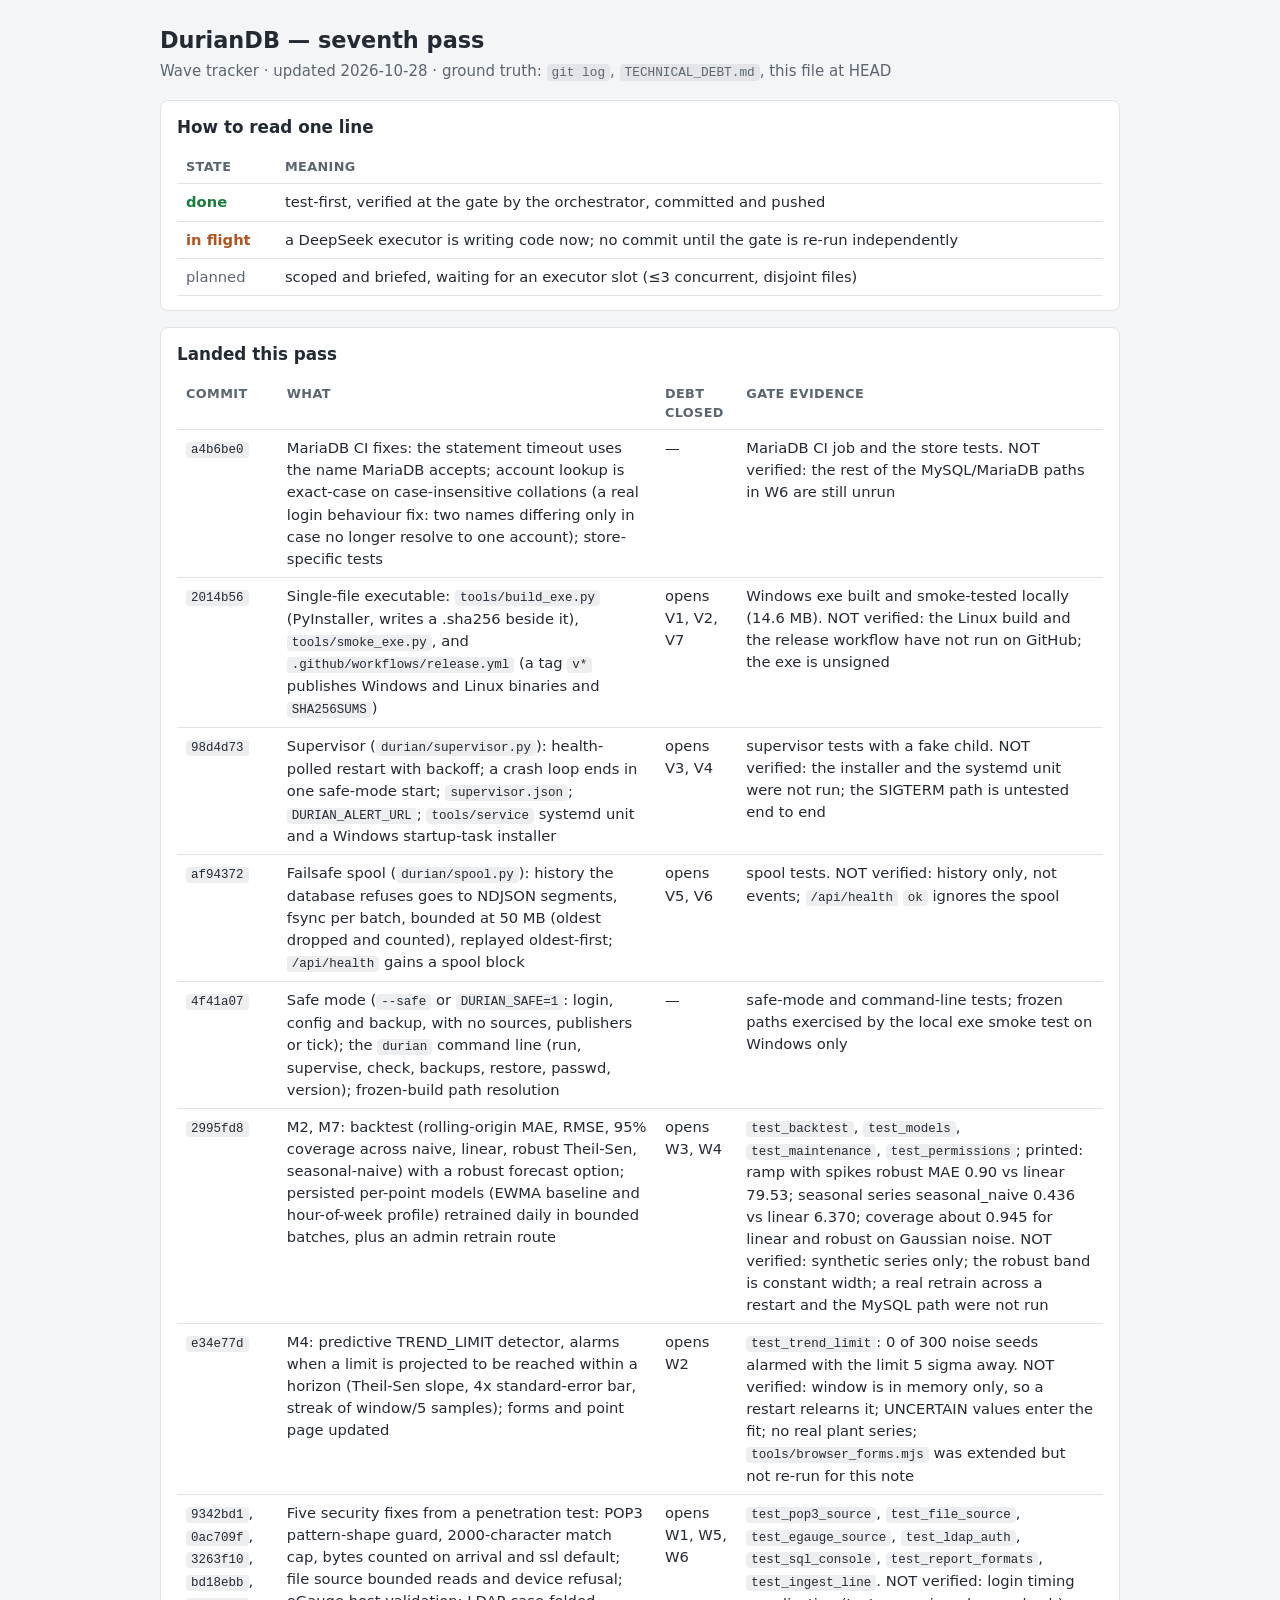
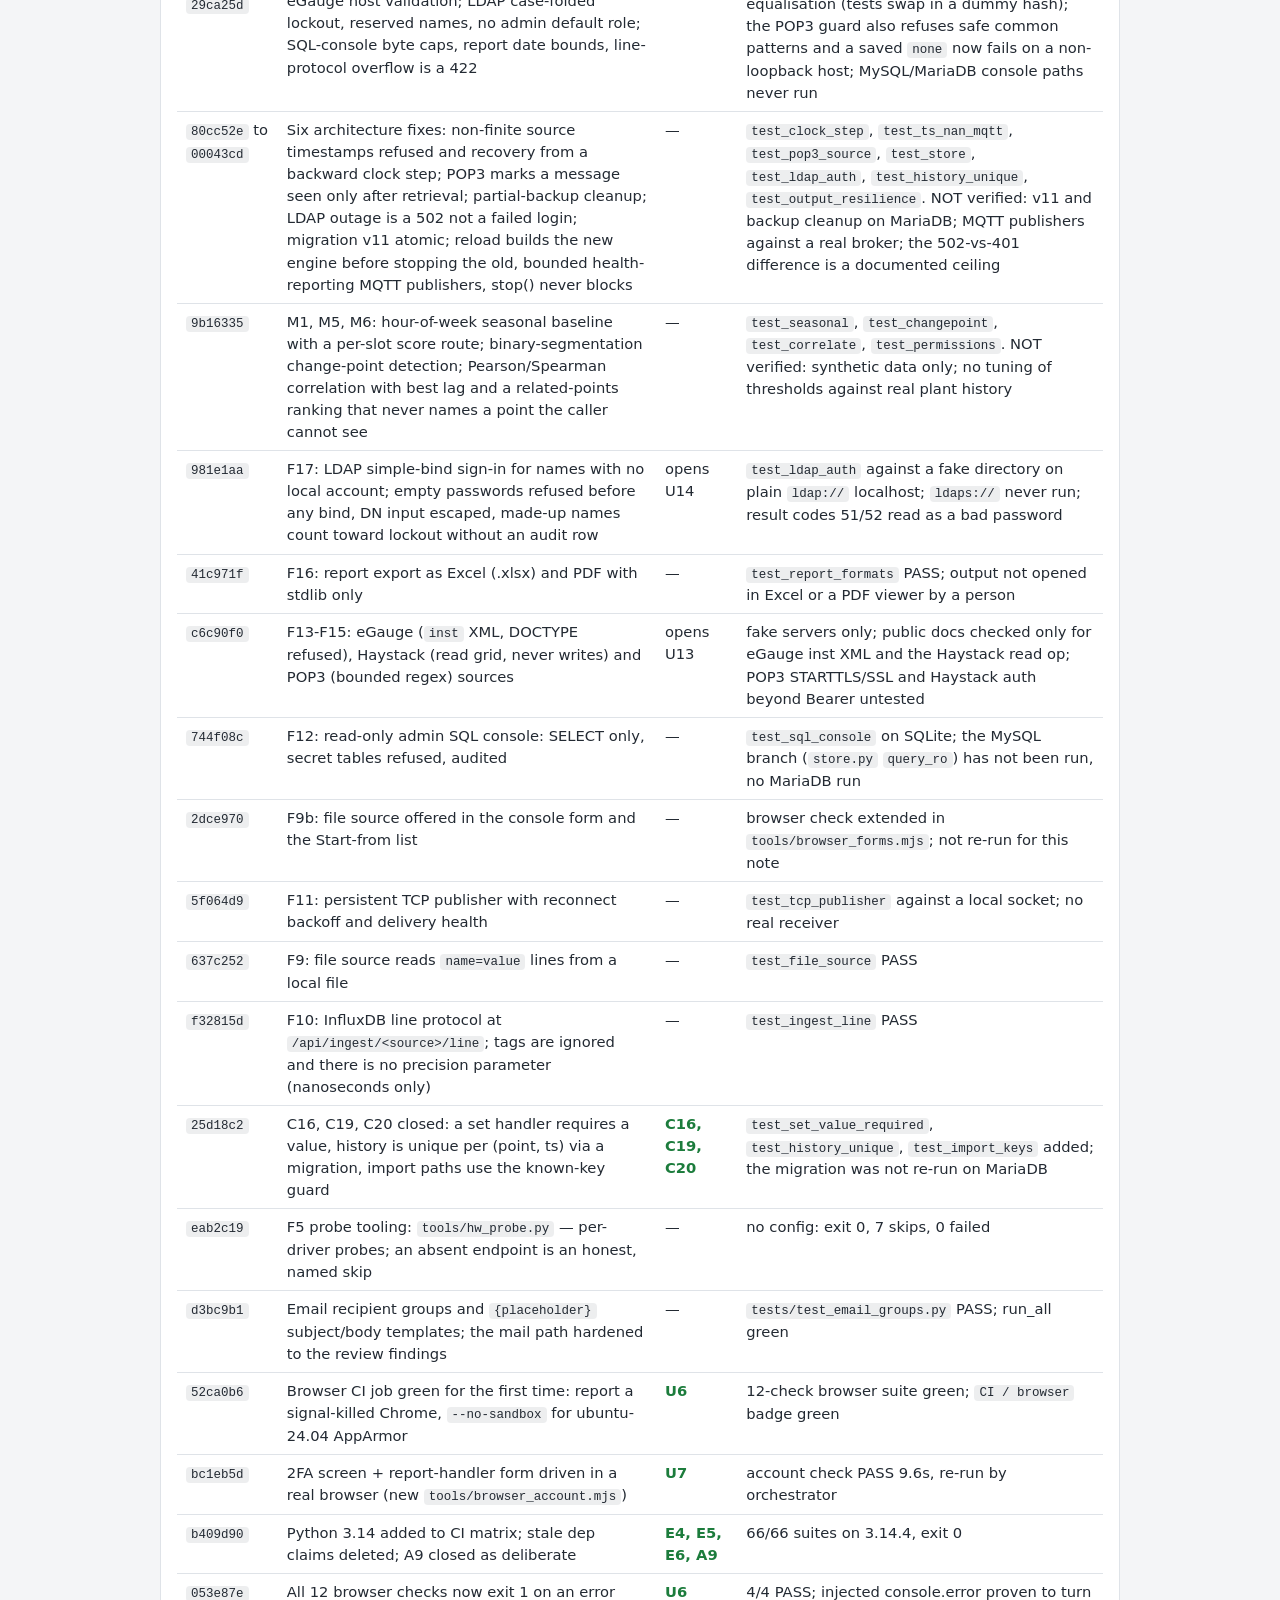
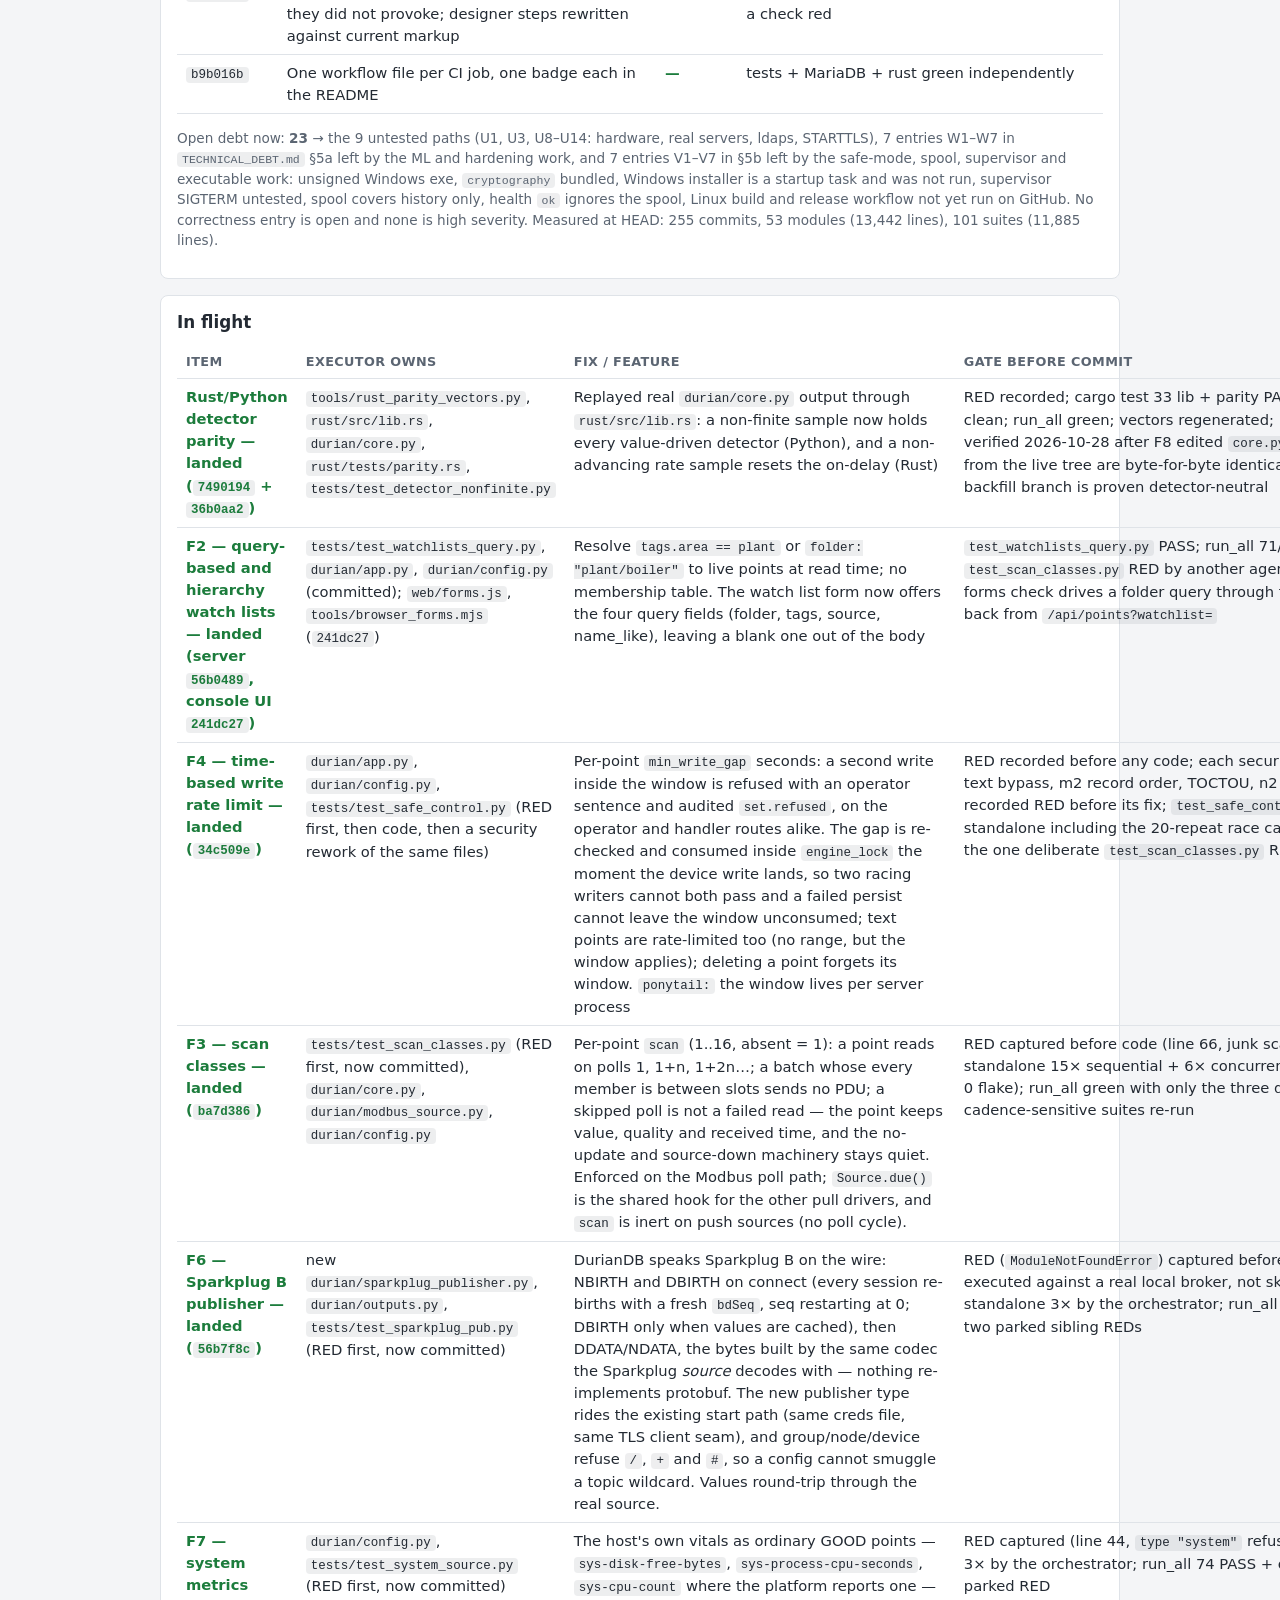
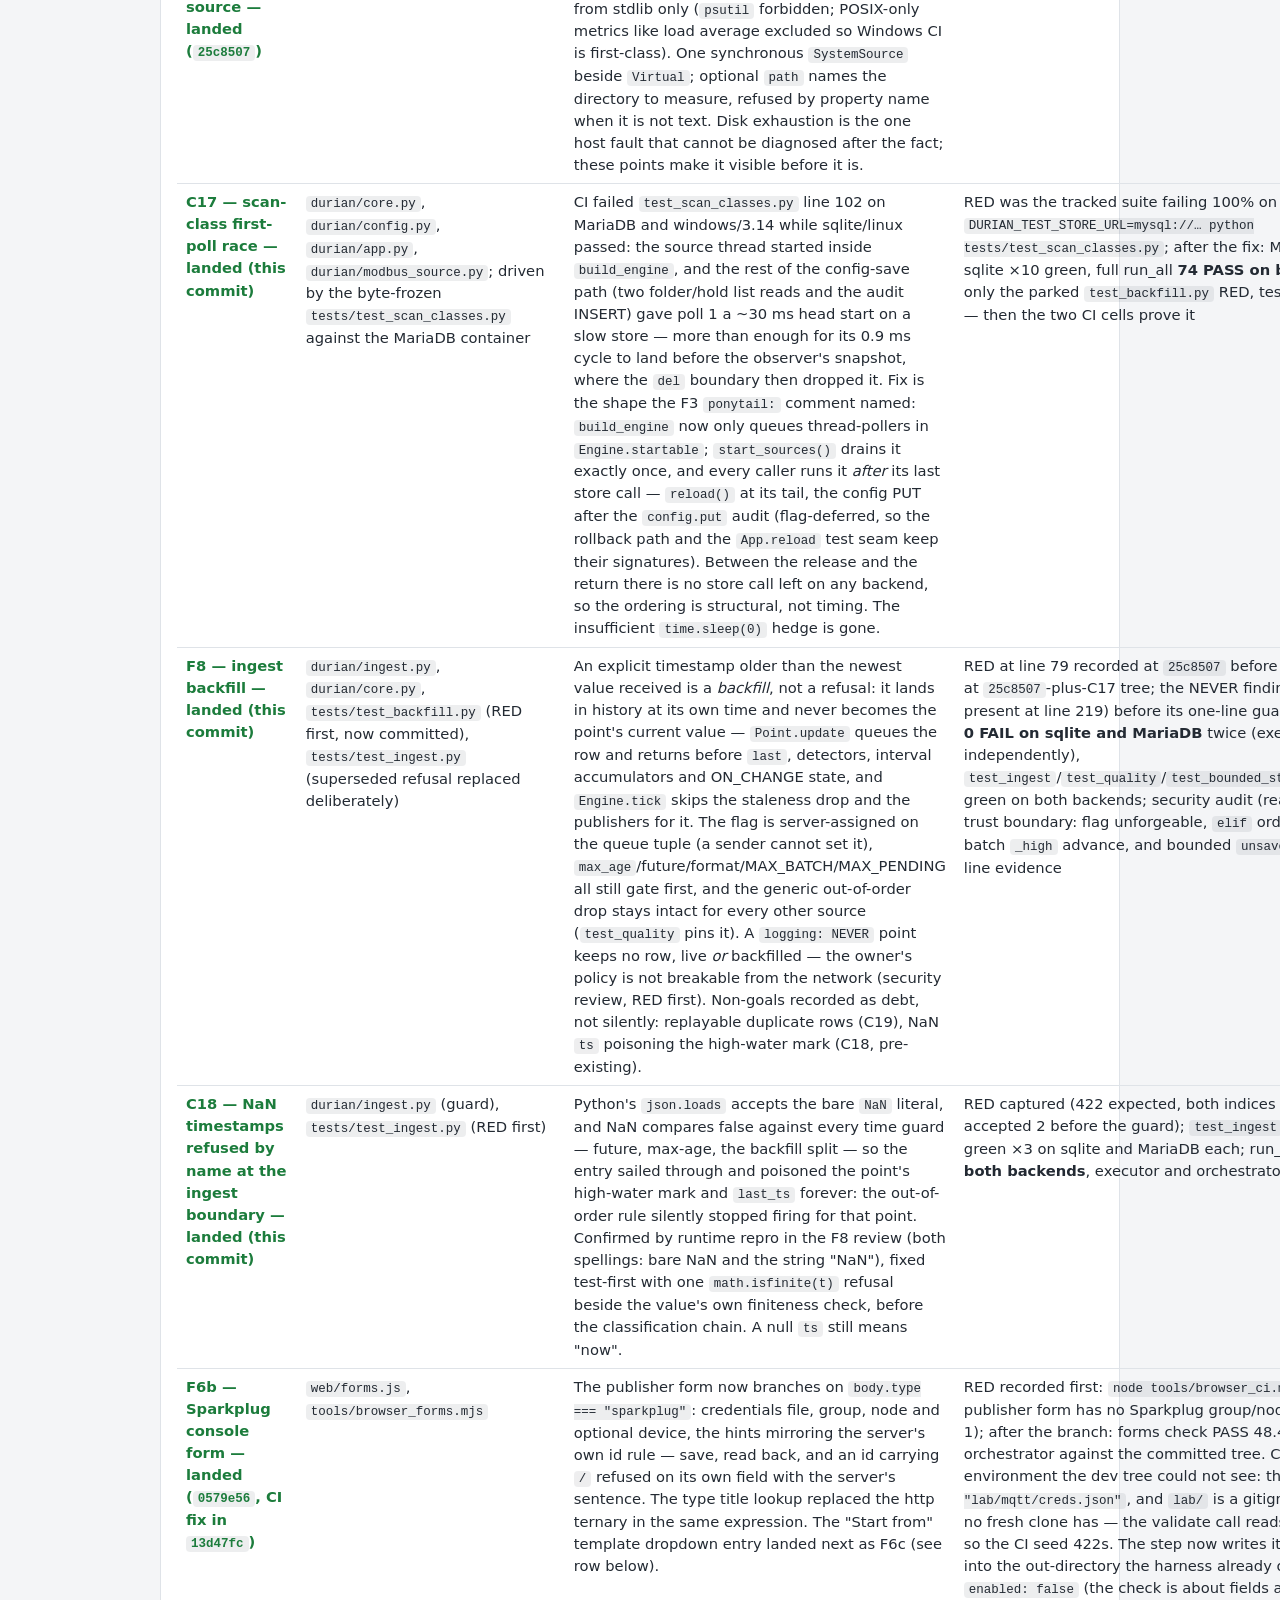
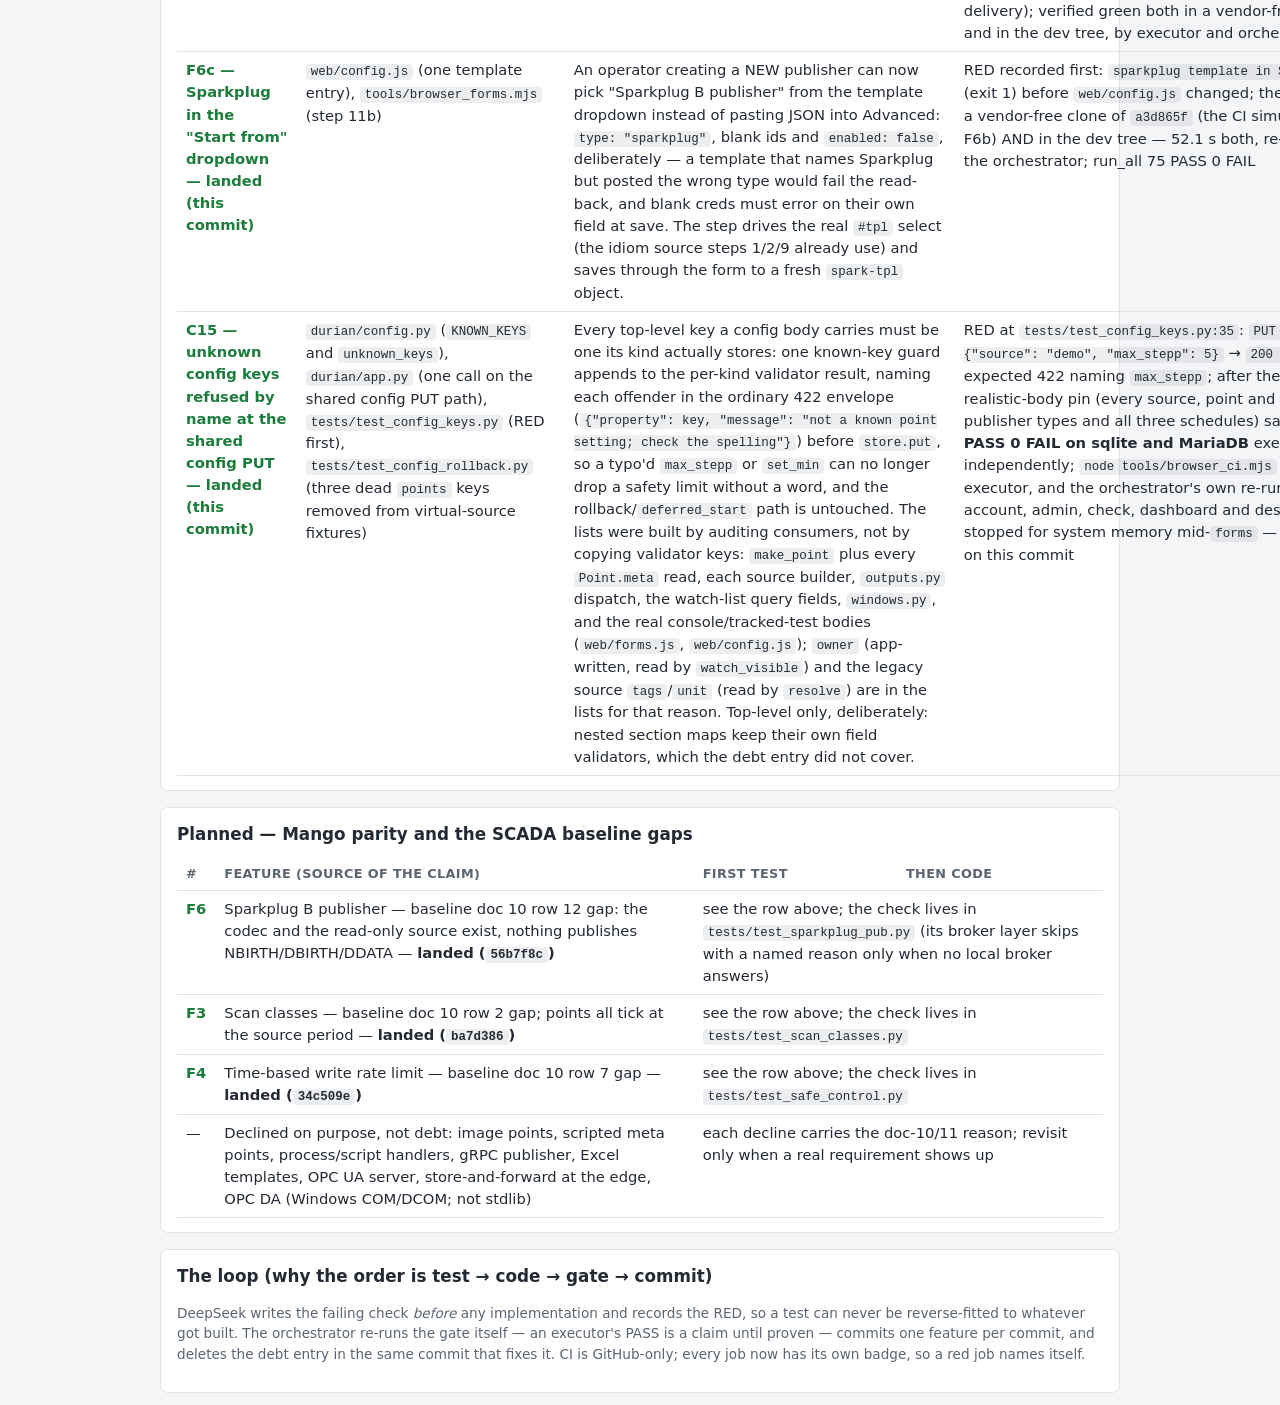
==== commit b352049f: "Record the safe-mode, spool, supervisor and executable wave; recount the progress pages Co-Authored-" ====
--- a/PROGRESS.html
+++ b/PROGRESS.html
@@ -37,6 +37,11 @@
 <section><h2>Landed this pass</h2>
 <table>
 <tr><th>Commit</th><th>What</th><th>Debt closed</th><th>Gate evidence</th></tr>
+<tr><td><code>a4b6be0</code></td><td>MariaDB CI fixes: the statement timeout uses the name MariaDB accepts; account lookup is exact-case on case-insensitive collations (a real login behaviour fix: two names differing only in case no longer resolve to one account); store-specific tests</td><td>—</td><td>MariaDB CI job and the store tests. NOT verified: the rest of the MySQL/MariaDB paths in W6 are still unrun</td></tr>
+<tr><td><code>2014b56</code></td><td>Single-file executable: <code>tools/build_exe.py</code> (PyInstaller, writes a .sha256 beside it), <code>tools/smoke_exe.py</code>, and <code>.github/workflows/release.yml</code> (a tag <code>v*</code> publishes Windows and Linux binaries and <code>SHA256SUMS</code>)</td><td>opens V1, V2, V7</td><td>Windows exe built and smoke-tested locally (14.6 MB). NOT verified: the Linux build and the release workflow have not run on GitHub; the exe is unsigned</td></tr>
+<tr><td><code>98d4d73</code></td><td>Supervisor (<code>durian/supervisor.py</code>): health-polled restart with backoff; a crash loop ends in one safe-mode start; <code>supervisor.json</code>; <code>DURIAN_ALERT_URL</code>; <code>tools/service</code> systemd unit and a Windows startup-task installer</td><td>opens V3, V4</td><td>supervisor tests with a fake child. NOT verified: the installer and the systemd unit were not run; the SIGTERM path is untested end to end</td></tr>
+<tr><td><code>af94372</code></td><td>Failsafe spool (<code>durian/spool.py</code>): history the database refuses goes to NDJSON segments, fsync per batch, bounded at 50 MB (oldest dropped and counted), replayed oldest-first; <code>/api/health</code> gains a spool block</td><td>opens V5, V6</td><td>spool tests. NOT verified: history only, not events; <code>/api/health</code> <code>ok</code> ignores the spool</td></tr>
+<tr><td><code>4f41a07</code></td><td>Safe mode (<code>--safe</code> or <code>DURIAN_SAFE=1</code>: login, config and backup, with no sources, publishers or tick); the <code>durian</code> command line (run, supervise, check, backups, restore, passwd, version); frozen-build path resolution</td><td>—</td><td>safe-mode and command-line tests; frozen paths exercised by the local exe smoke test on Windows only</td></tr>
 <tr><td><code>2995fd8</code></td><td>M2, M7: backtest (rolling-origin MAE, RMSE, 95% coverage across naive, linear, robust Theil-Sen, seasonal-naive) with a robust forecast option; persisted per-point models (EWMA baseline and hour-of-week profile) retrained daily in bounded batches, plus an admin retrain route</td><td>opens W3, W4</td><td><code>test_backtest</code>, <code>test_models</code>, <code>test_maintenance</code>, <code>test_permissions</code>; printed: ramp with spikes robust MAE 0.90 vs linear 79.53; seasonal series seasonal_naive 0.436 vs linear 6.370; coverage about 0.945 for linear and robust on Gaussian noise. NOT verified: synthetic series only; the robust band is constant width; a real retrain across a restart and the MySQL path were not run</td></tr>
 <tr><td><code>e34e77d</code></td><td>M4: predictive TREND_LIMIT detector, alarms when a limit is projected to be reached within a horizon (Theil-Sen slope, 4x standard-error bar, streak of window/5 samples); forms and point page updated</td><td>opens W2</td><td><code>test_trend_limit</code>: 0 of 300 noise seeds alarmed with the limit 5 sigma away. NOT verified: window is in memory only, so a restart relearns it; UNCERTAIN values enter the fit; no real plant series; <code>tools/browser_forms.mjs</code> was extended but not re-run for this note</td></tr>
 <tr><td><code>9342bd1</code>, <code>0ac709f</code>, <code>3263f10</code>, <code>bd18ebb</code>, <code>29ca25d</code></td><td>Five security fixes from a penetration test: POP3 pattern-shape guard, 2000-character match cap, bytes counted on arrival and ssl default; file source bounded reads and device refusal; eGauge host validation; LDAP case-folded lockout, reserved names, no admin default role; SQL-console byte caps, report date bounds, line-protocol overflow is a 422</td><td>opens W1, W5, W6</td><td><code>test_pop3_source</code>, <code>test_file_source</code>, <code>test_egauge_source</code>, <code>test_ldap_auth</code>, <code>test_sql_console</code>, <code>test_report_formats</code>, <code>test_ingest_line</code>. NOT verified: login timing equalisation (tests swap in a dummy hash); the POP3 guard also refuses safe common patterns and a saved <code>none</code> now fails on a non-loopback host; MySQL/MariaDB console paths never run</td></tr>
@@ -59,7 +64,7 @@
 <tr><td><code>053e87e</code></td><td>All 12 browser checks now exit 1 on an error they did not provoke; designer steps rewritten against current markup</td><td class="ok">U6</td><td>4/4 PASS; injected console.error proven to turn a check red</td></tr>
 <tr><td><code>b9b016b</code></td><td>One workflow file per CI job, one badge each in the README</td><td class="ok">—</td><td>tests + MariaDB + rust green independently</td></tr>
 </table>
-<p class="foot">Open debt now: <strong>16</strong> → the 9 untested paths (U1, U3, U8–U14: hardware, real servers, ldaps, STARTTLS) and 7 new entries W1–W7 in <code>TECHNICAL_DEBT.md</code> §5a, left by the 10-28 work: POP3 breaking changes, TREND_LIMIT memory-only state, constant-width robust band, daily 02:00 retraining, untested LDAP timing, MySQL/MariaDB paths unrun, dashboards accept unknown keys. No correctness entry is open and none is high severity. Measured at HEAD: 249 commits, 49 modules (12,985 lines), 97 suites (11,521 lines).</p></section>
+<p class="foot">Open debt now: <strong>23</strong> → the 9 untested paths (U1, U3, U8–U14: hardware, real servers, ldaps, STARTTLS), 7 entries W1–W7 in <code>TECHNICAL_DEBT.md</code> §5a left by the ML and hardening work, and 7 entries V1–V7 in §5b left by the safe-mode, spool, supervisor and executable work: unsigned Windows exe, <code>cryptography</code> bundled, Windows installer is a startup task and was not run, supervisor SIGTERM untested, spool covers history only, health <code>ok</code> ignores the spool, Linux build and release workflow not yet run on GitHub. No correctness entry is open and none is high severity. Measured at HEAD: 255 commits, 53 modules (13,442 lines), 101 suites (11,885 lines).</p></section>
 
 <section><h2>In flight</h2>
 <table>
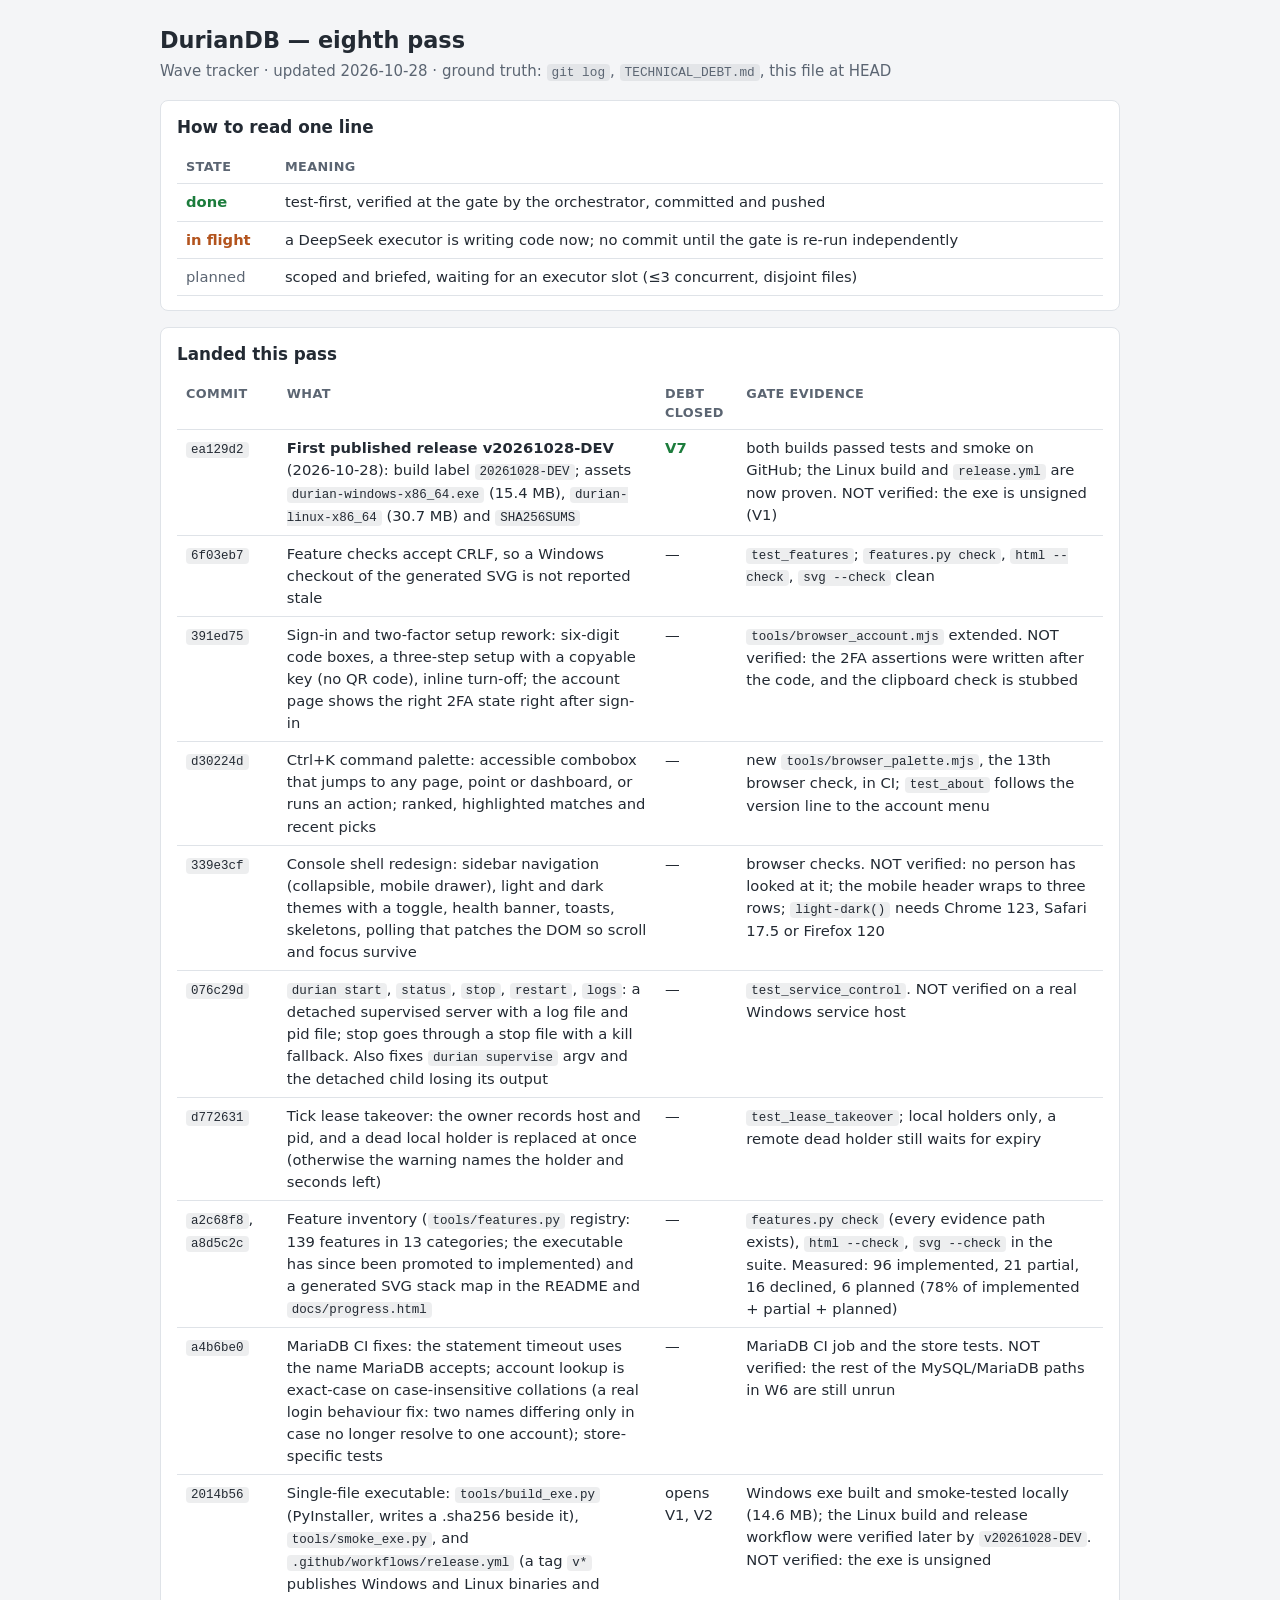
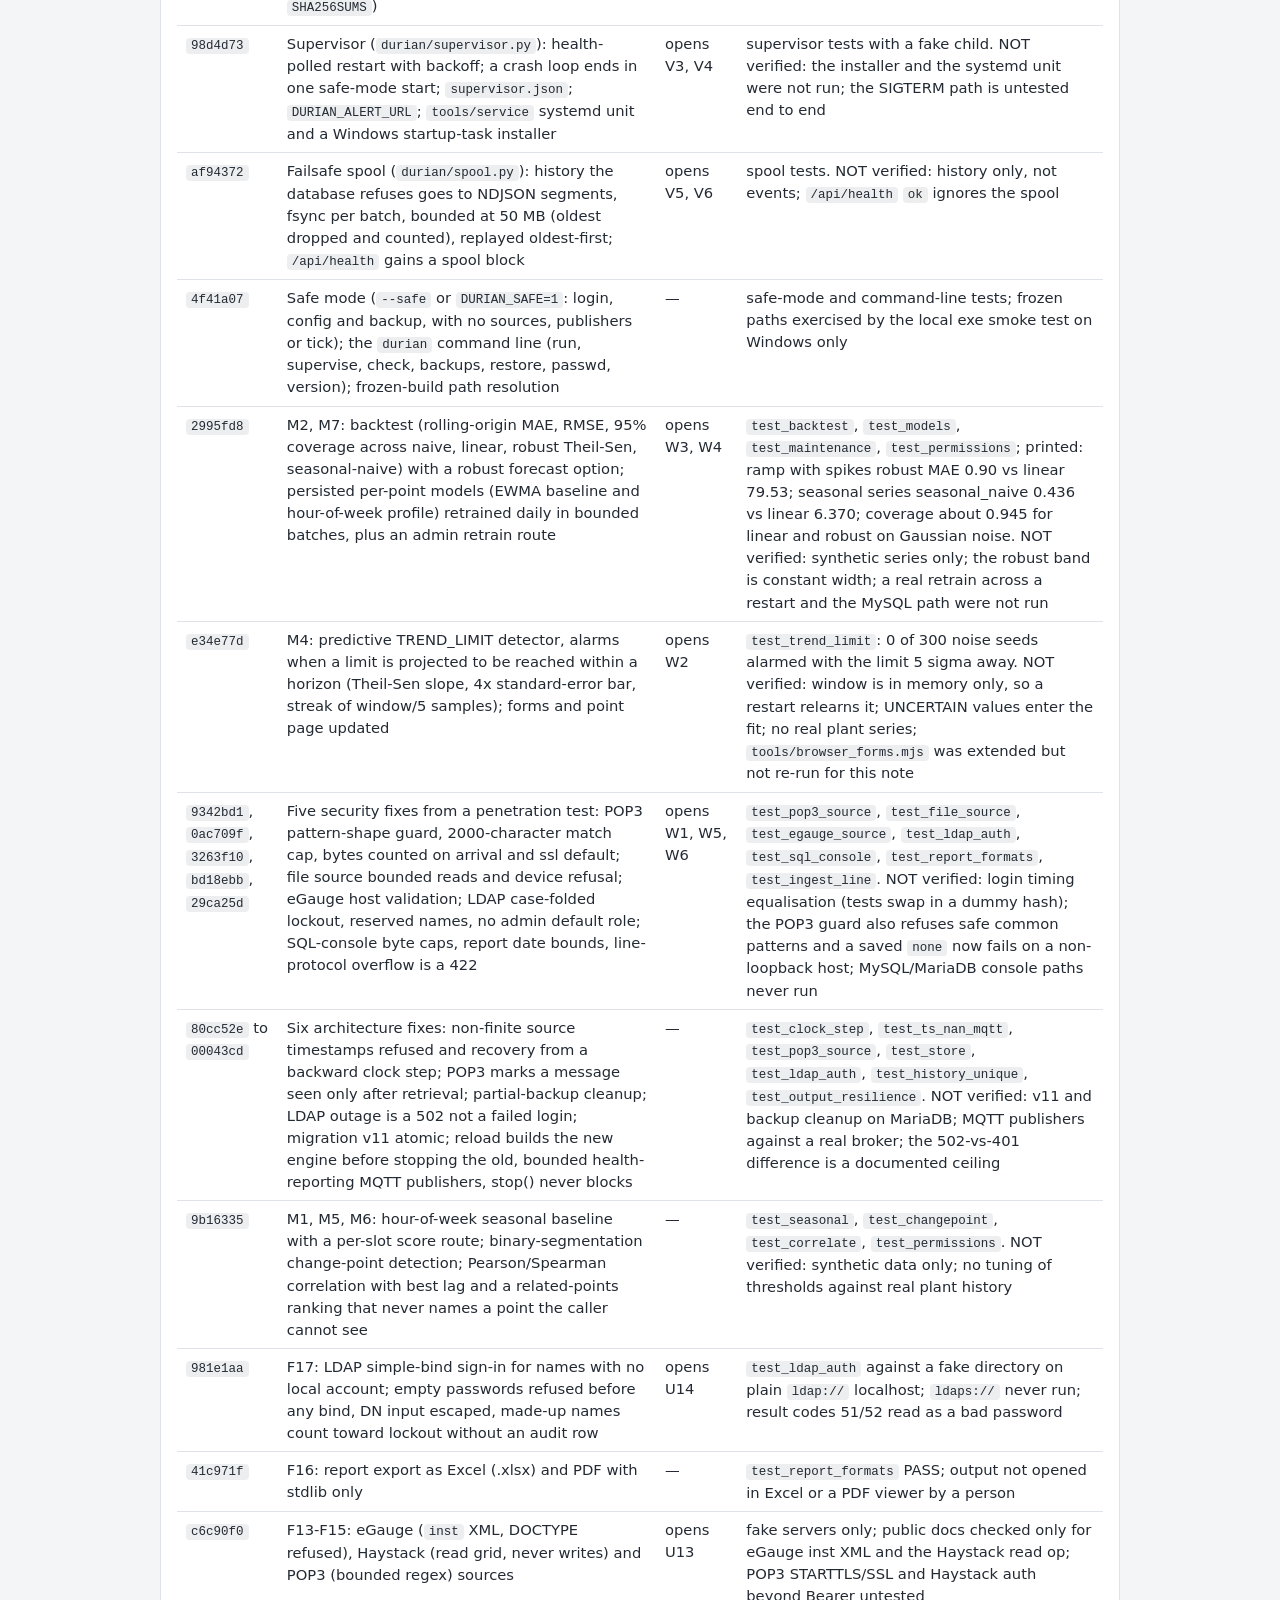
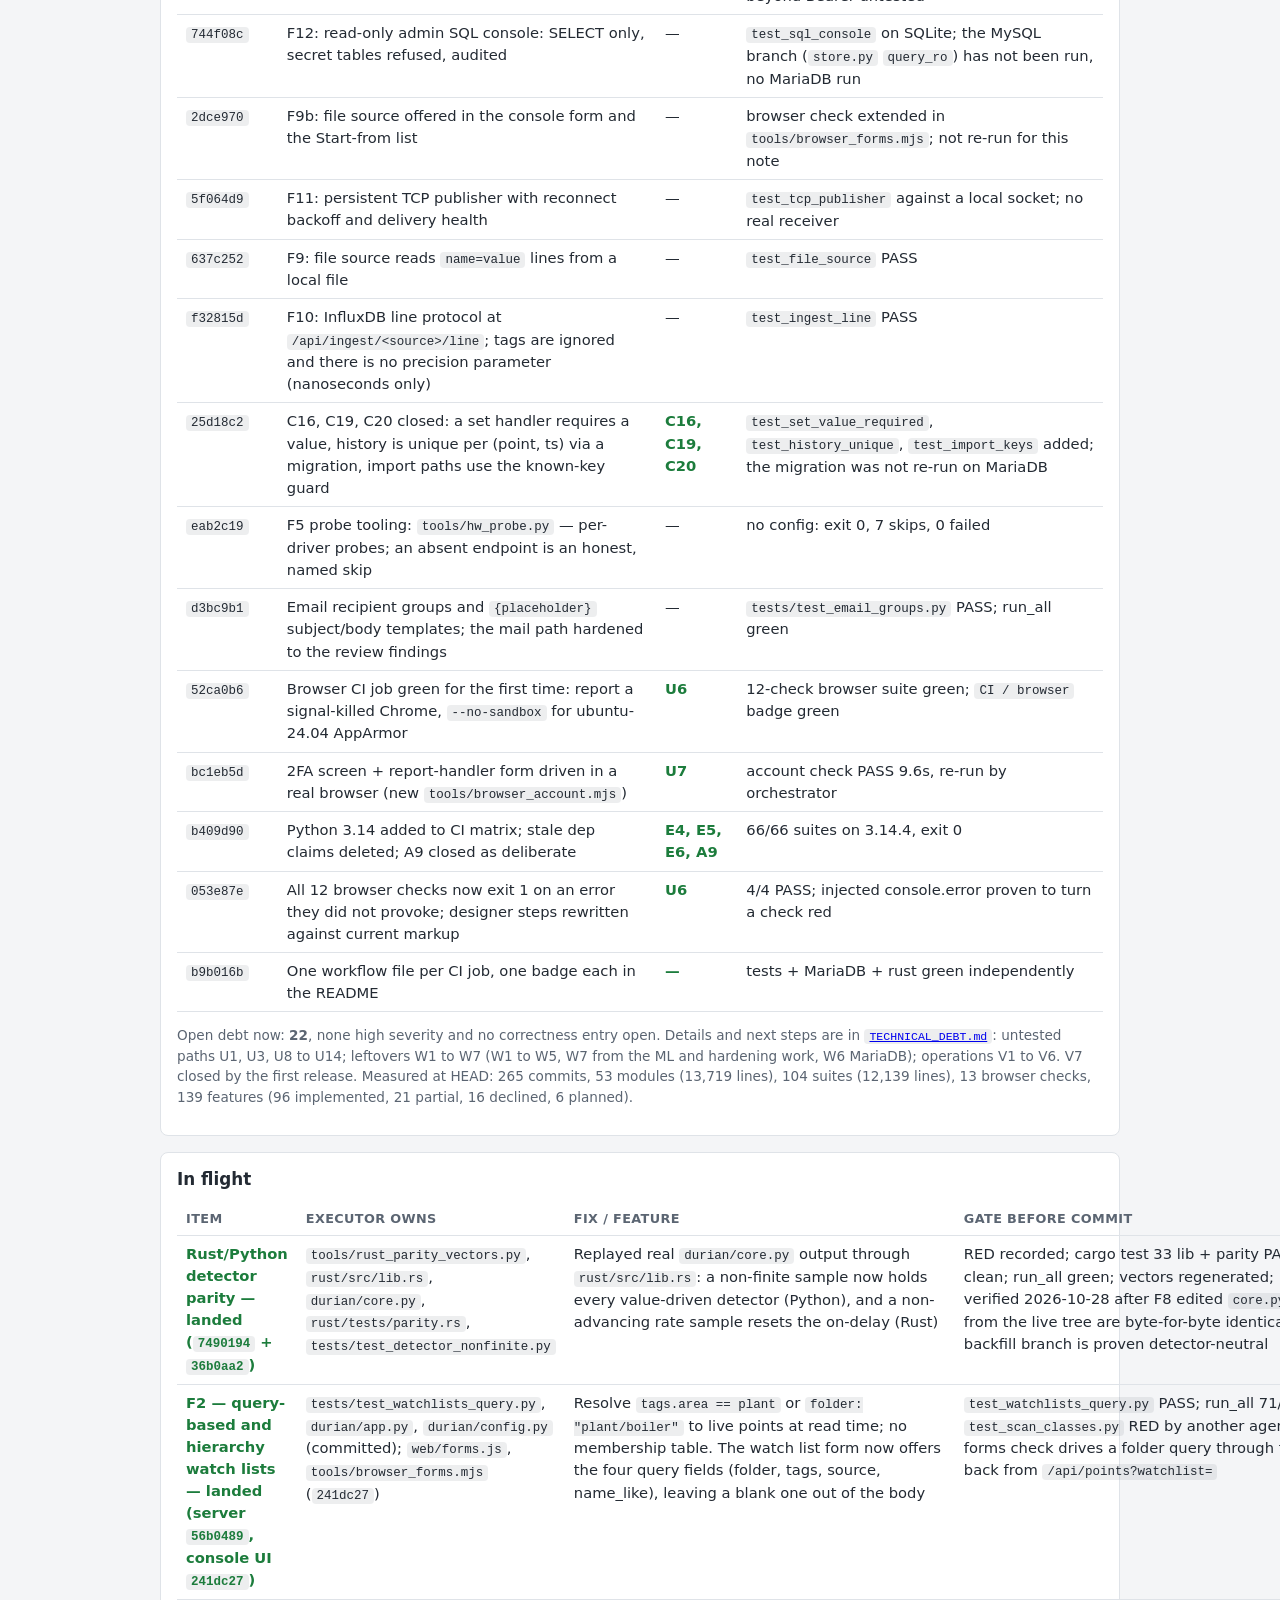
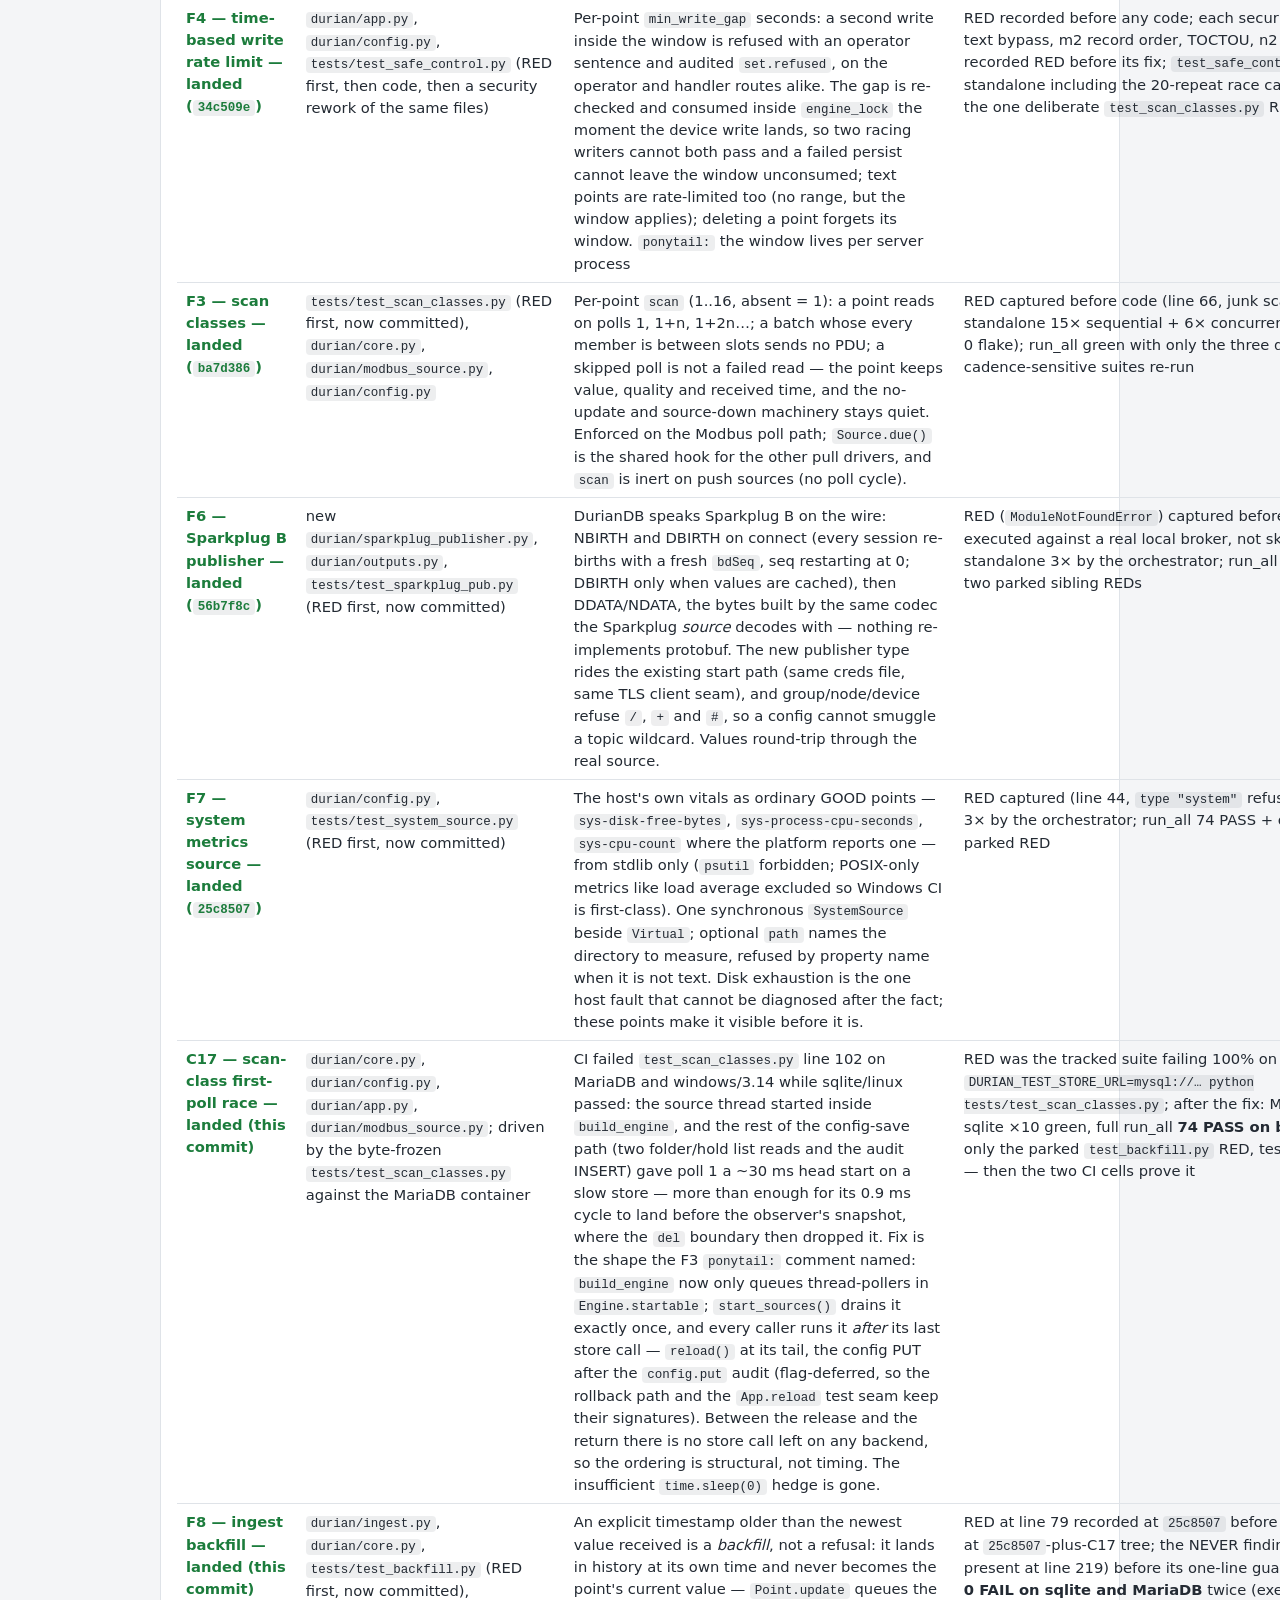
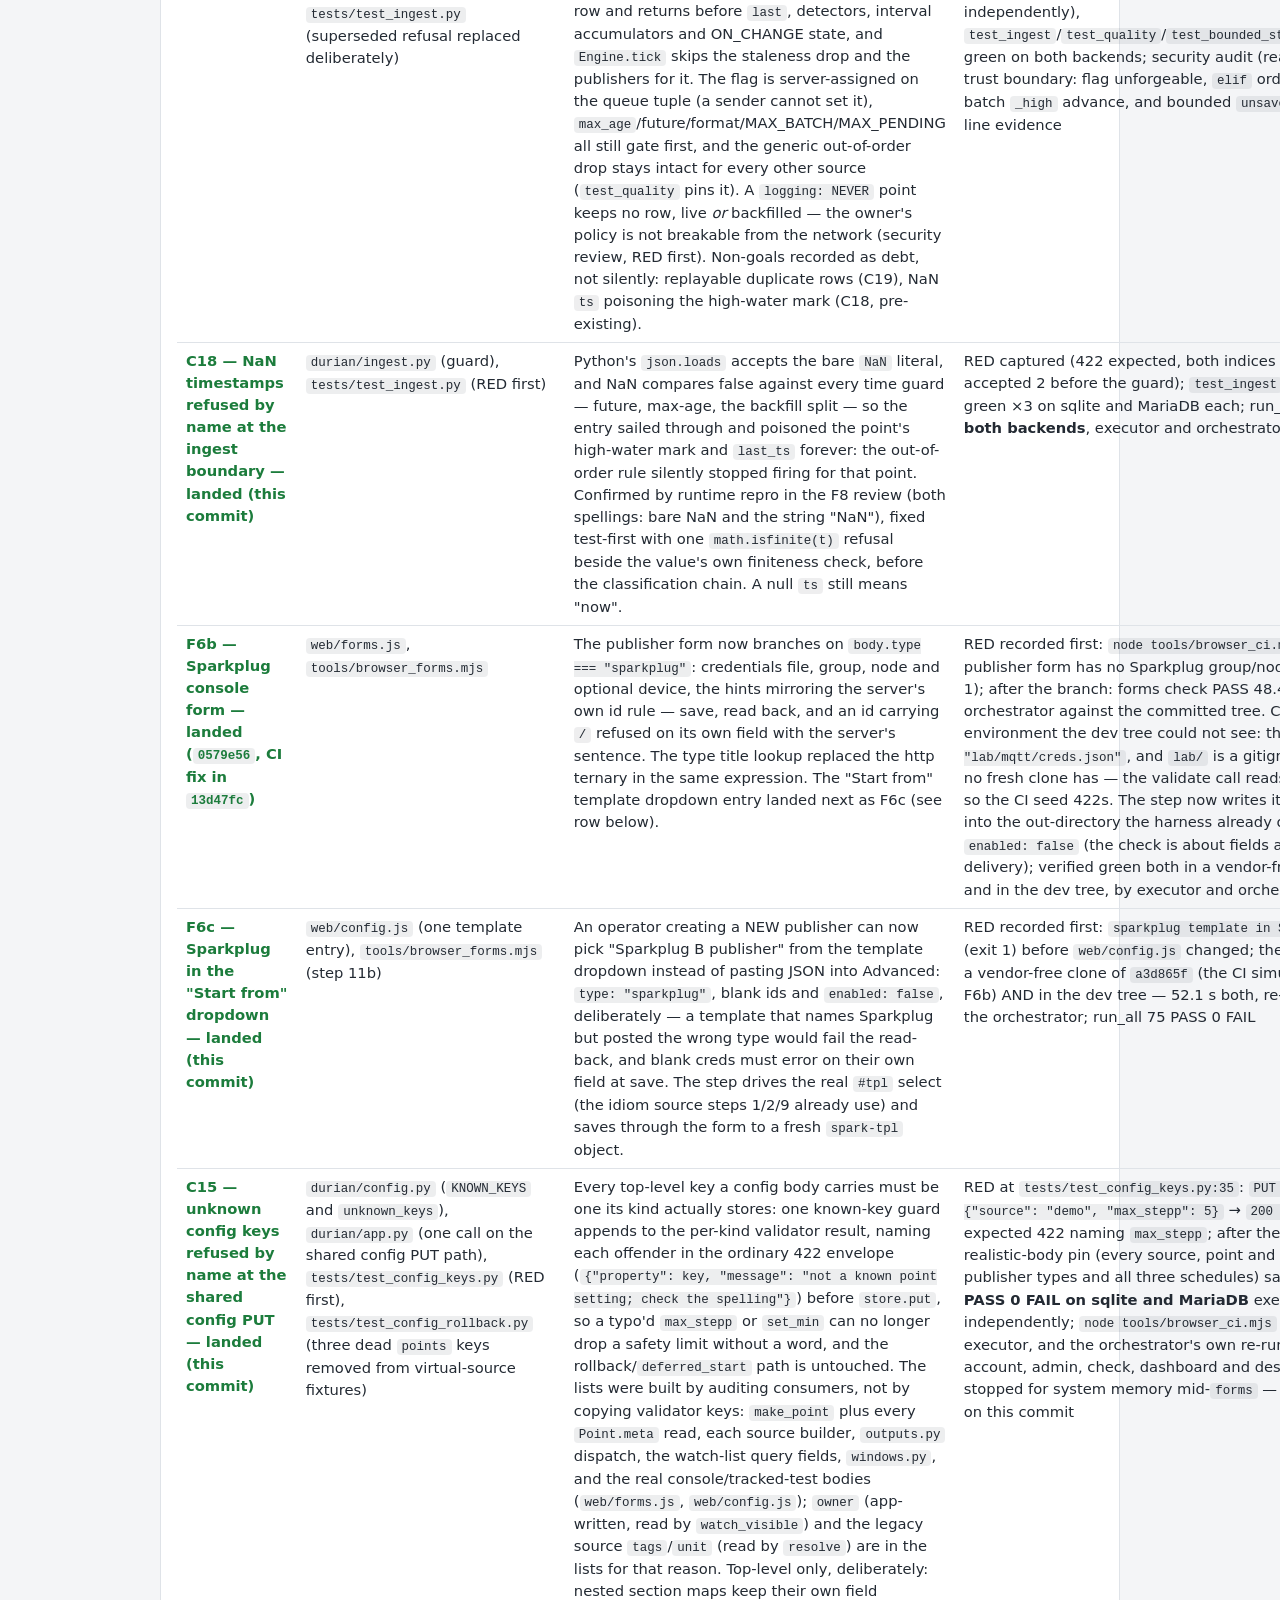
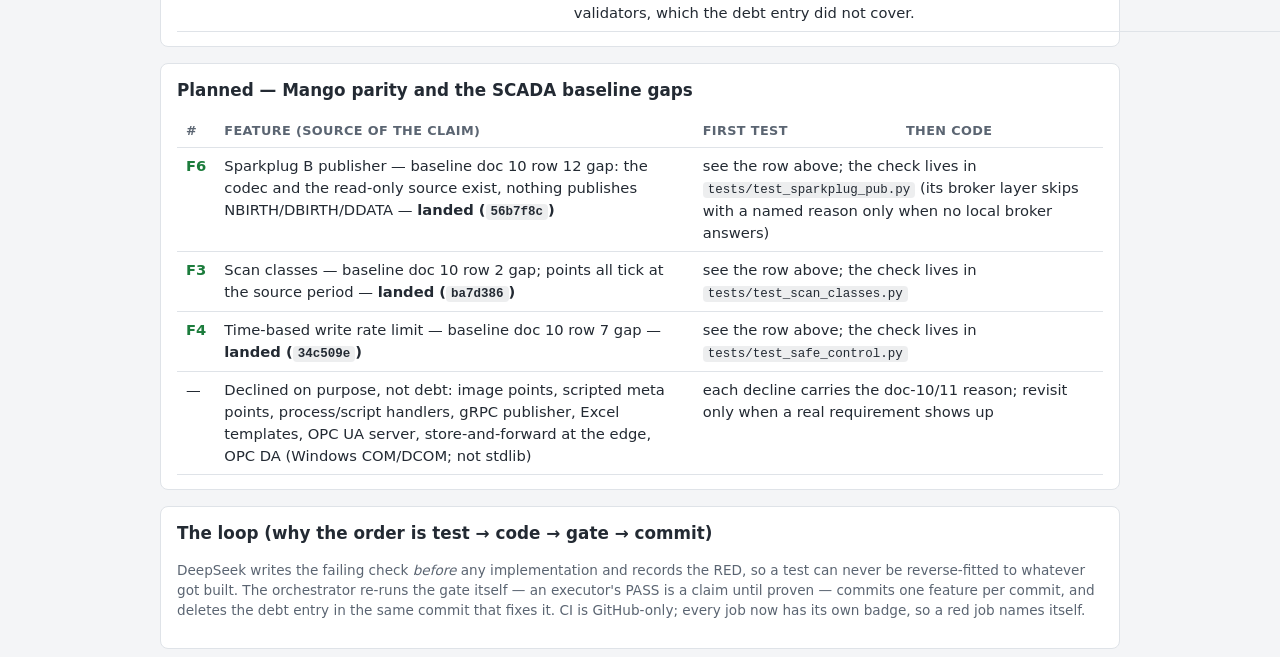
==== commit ed3a9417: "Record the release, console redesign, service control and lease work; condense the debt register TEC" ====
--- a/PROGRESS.html
+++ b/PROGRESS.html
@@ -23,7 +23,7 @@
 </style>
 </head>
 <body><main>
-<h1>DurianDB — seventh pass</h1>
+<h1>DurianDB — eighth pass</h1>
 <p class="sub">Wave tracker · updated 2026-10-28 · ground truth: <code>git log</code>, <code>TECHNICAL_DEBT.md</code>, this file at HEAD</p>
 
 <section><h2>How to read one line</h2>
@@ -37,8 +37,16 @@
 <section><h2>Landed this pass</h2>
 <table>
 <tr><th>Commit</th><th>What</th><th>Debt closed</th><th>Gate evidence</th></tr>
+<tr><td><code>ea129d2</code></td><td><strong>First published release v20261028-DEV</strong> (2026-10-28): build label <code>20261028-DEV</code>; assets <code>durian-windows-x86_64.exe</code> (15.4 MB), <code>durian-linux-x86_64</code> (30.7 MB) and <code>SHA256SUMS</code></td><td class="ok">V7</td><td>both builds passed tests and smoke on GitHub; the Linux build and <code>release.yml</code> are now proven. NOT verified: the exe is unsigned (V1)</td></tr>
+<tr><td><code>6f03eb7</code></td><td>Feature checks accept CRLF, so a Windows checkout of the generated SVG is not reported stale</td><td>—</td><td><code>test_features</code>; <code>features.py check</code>, <code>html --check</code>, <code>svg --check</code> clean</td></tr>
+<tr><td><code>391ed75</code></td><td>Sign-in and two-factor setup rework: six-digit code boxes, a three-step setup with a copyable key (no QR code), inline turn-off; the account page shows the right 2FA state right after sign-in</td><td>—</td><td><code>tools/browser_account.mjs</code> extended. NOT verified: the 2FA assertions were written after the code, and the clipboard check is stubbed</td></tr>
+<tr><td><code>d30224d</code></td><td>Ctrl+K command palette: accessible combobox that jumps to any page, point or dashboard, or runs an action; ranked, highlighted matches and recent picks</td><td>—</td><td>new <code>tools/browser_palette.mjs</code>, the 13th browser check, in CI; <code>test_about</code> follows the version line to the account menu</td></tr>
+<tr><td><code>339e3cf</code></td><td>Console shell redesign: sidebar navigation (collapsible, mobile drawer), light and dark themes with a toggle, health banner, toasts, skeletons, polling that patches the DOM so scroll and focus survive</td><td>—</td><td>browser checks. NOT verified: no person has looked at it; the mobile header wraps to three rows; <code>light-dark()</code> needs Chrome 123, Safari 17.5 or Firefox 120</td></tr>
+<tr><td><code>076c29d</code></td><td><code>durian start</code>, <code>status</code>, <code>stop</code>, <code>restart</code>, <code>logs</code>: a detached supervised server with a log file and pid file; stop goes through a stop file with a kill fallback. Also fixes <code>durian supervise</code> argv and the detached child losing its output</td><td>—</td><td><code>test_service_control</code>. NOT verified on a real Windows service host</td></tr>
+<tr><td><code>d772631</code></td><td>Tick lease takeover: the owner records host and pid, and a dead local holder is replaced at once (otherwise the warning names the holder and seconds left)</td><td>—</td><td><code>test_lease_takeover</code>; local holders only, a remote dead holder still waits for expiry</td></tr>
+<tr><td><code>a2c68f8</code>, <code>a8d5c2c</code></td><td>Feature inventory (<code>tools/features.py</code> registry: 139 features in 13 categories; the executable has since been promoted to implemented) and a generated SVG stack map in the README and <code>docs/progress.html</code></td><td>—</td><td><code>features.py check</code> (every evidence path exists), <code>html --check</code>, <code>svg --check</code> in the suite. Measured: 96 implemented, 21 partial, 16 declined, 6 planned (78% of implemented + partial + planned)</td></tr>
 <tr><td><code>a4b6be0</code></td><td>MariaDB CI fixes: the statement timeout uses the name MariaDB accepts; account lookup is exact-case on case-insensitive collations (a real login behaviour fix: two names differing only in case no longer resolve to one account); store-specific tests</td><td>—</td><td>MariaDB CI job and the store tests. NOT verified: the rest of the MySQL/MariaDB paths in W6 are still unrun</td></tr>
-<tr><td><code>2014b56</code></td><td>Single-file executable: <code>tools/build_exe.py</code> (PyInstaller, writes a .sha256 beside it), <code>tools/smoke_exe.py</code>, and <code>.github/workflows/release.yml</code> (a tag <code>v*</code> publishes Windows and Linux binaries and <code>SHA256SUMS</code>)</td><td>opens V1, V2, V7</td><td>Windows exe built and smoke-tested locally (14.6 MB). NOT verified: the Linux build and the release workflow have not run on GitHub; the exe is unsigned</td></tr>
+<tr><td><code>2014b56</code></td><td>Single-file executable: <code>tools/build_exe.py</code> (PyInstaller, writes a .sha256 beside it), <code>tools/smoke_exe.py</code>, and <code>.github/workflows/release.yml</code> (a tag <code>v*</code> publishes Windows and Linux binaries and <code>SHA256SUMS</code>)</td><td>opens V1, V2</td><td>Windows exe built and smoke-tested locally (14.6 MB); the Linux build and release workflow were verified later by <code>v20261028-DEV</code>. NOT verified: the exe is unsigned</td></tr>
 <tr><td><code>98d4d73</code></td><td>Supervisor (<code>durian/supervisor.py</code>): health-polled restart with backoff; a crash loop ends in one safe-mode start; <code>supervisor.json</code>; <code>DURIAN_ALERT_URL</code>; <code>tools/service</code> systemd unit and a Windows startup-task installer</td><td>opens V3, V4</td><td>supervisor tests with a fake child. NOT verified: the installer and the systemd unit were not run; the SIGTERM path is untested end to end</td></tr>
 <tr><td><code>af94372</code></td><td>Failsafe spool (<code>durian/spool.py</code>): history the database refuses goes to NDJSON segments, fsync per batch, bounded at 50 MB (oldest dropped and counted), replayed oldest-first; <code>/api/health</code> gains a spool block</td><td>opens V5, V6</td><td>spool tests. NOT verified: history only, not events; <code>/api/health</code> <code>ok</code> ignores the spool</td></tr>
 <tr><td><code>4f41a07</code></td><td>Safe mode (<code>--safe</code> or <code>DURIAN_SAFE=1</code>: login, config and backup, with no sources, publishers or tick); the <code>durian</code> command line (run, supervise, check, backups, restore, passwd, version); frozen-build path resolution</td><td>—</td><td>safe-mode and command-line tests; frozen paths exercised by the local exe smoke test on Windows only</td></tr>
@@ -64,7 +72,7 @@
 <tr><td><code>053e87e</code></td><td>All 12 browser checks now exit 1 on an error they did not provoke; designer steps rewritten against current markup</td><td class="ok">U6</td><td>4/4 PASS; injected console.error proven to turn a check red</td></tr>
 <tr><td><code>b9b016b</code></td><td>One workflow file per CI job, one badge each in the README</td><td class="ok">—</td><td>tests + MariaDB + rust green independently</td></tr>
 </table>
-<p class="foot">Open debt now: <strong>23</strong> → the 9 untested paths (U1, U3, U8–U14: hardware, real servers, ldaps, STARTTLS), 7 entries W1–W7 in <code>TECHNICAL_DEBT.md</code> §5a left by the ML and hardening work, and 7 entries V1–V7 in §5b left by the safe-mode, spool, supervisor and executable work: unsigned Windows exe, <code>cryptography</code> bundled, Windows installer is a startup task and was not run, supervisor SIGTERM untested, spool covers history only, health <code>ok</code> ignores the spool, Linux build and release workflow not yet run on GitHub. No correctness entry is open and none is high severity. Measured at HEAD: 255 commits, 53 modules (13,442 lines), 101 suites (11,885 lines).</p></section>
+<p class="foot">Open debt now: <strong>22</strong>, none high severity and no correctness entry open. Details and next steps are in <a href="TECHNICAL_DEBT.md"><code>TECHNICAL_DEBT.md</code></a>: untested paths U1, U3, U8 to U14; leftovers W1 to W7 (W1 to W5, W7 from the ML and hardening work, W6 MariaDB); operations V1 to V6. V7 closed by the first release. Measured at HEAD: 265 commits, 53 modules (13,719 lines), 104 suites (12,139 lines), 13 browser checks, 139 features (96 implemented, 21 partial, 16 declined, 6 planned).</p></section>
 
 <section><h2>In flight</h2>
 <table>
